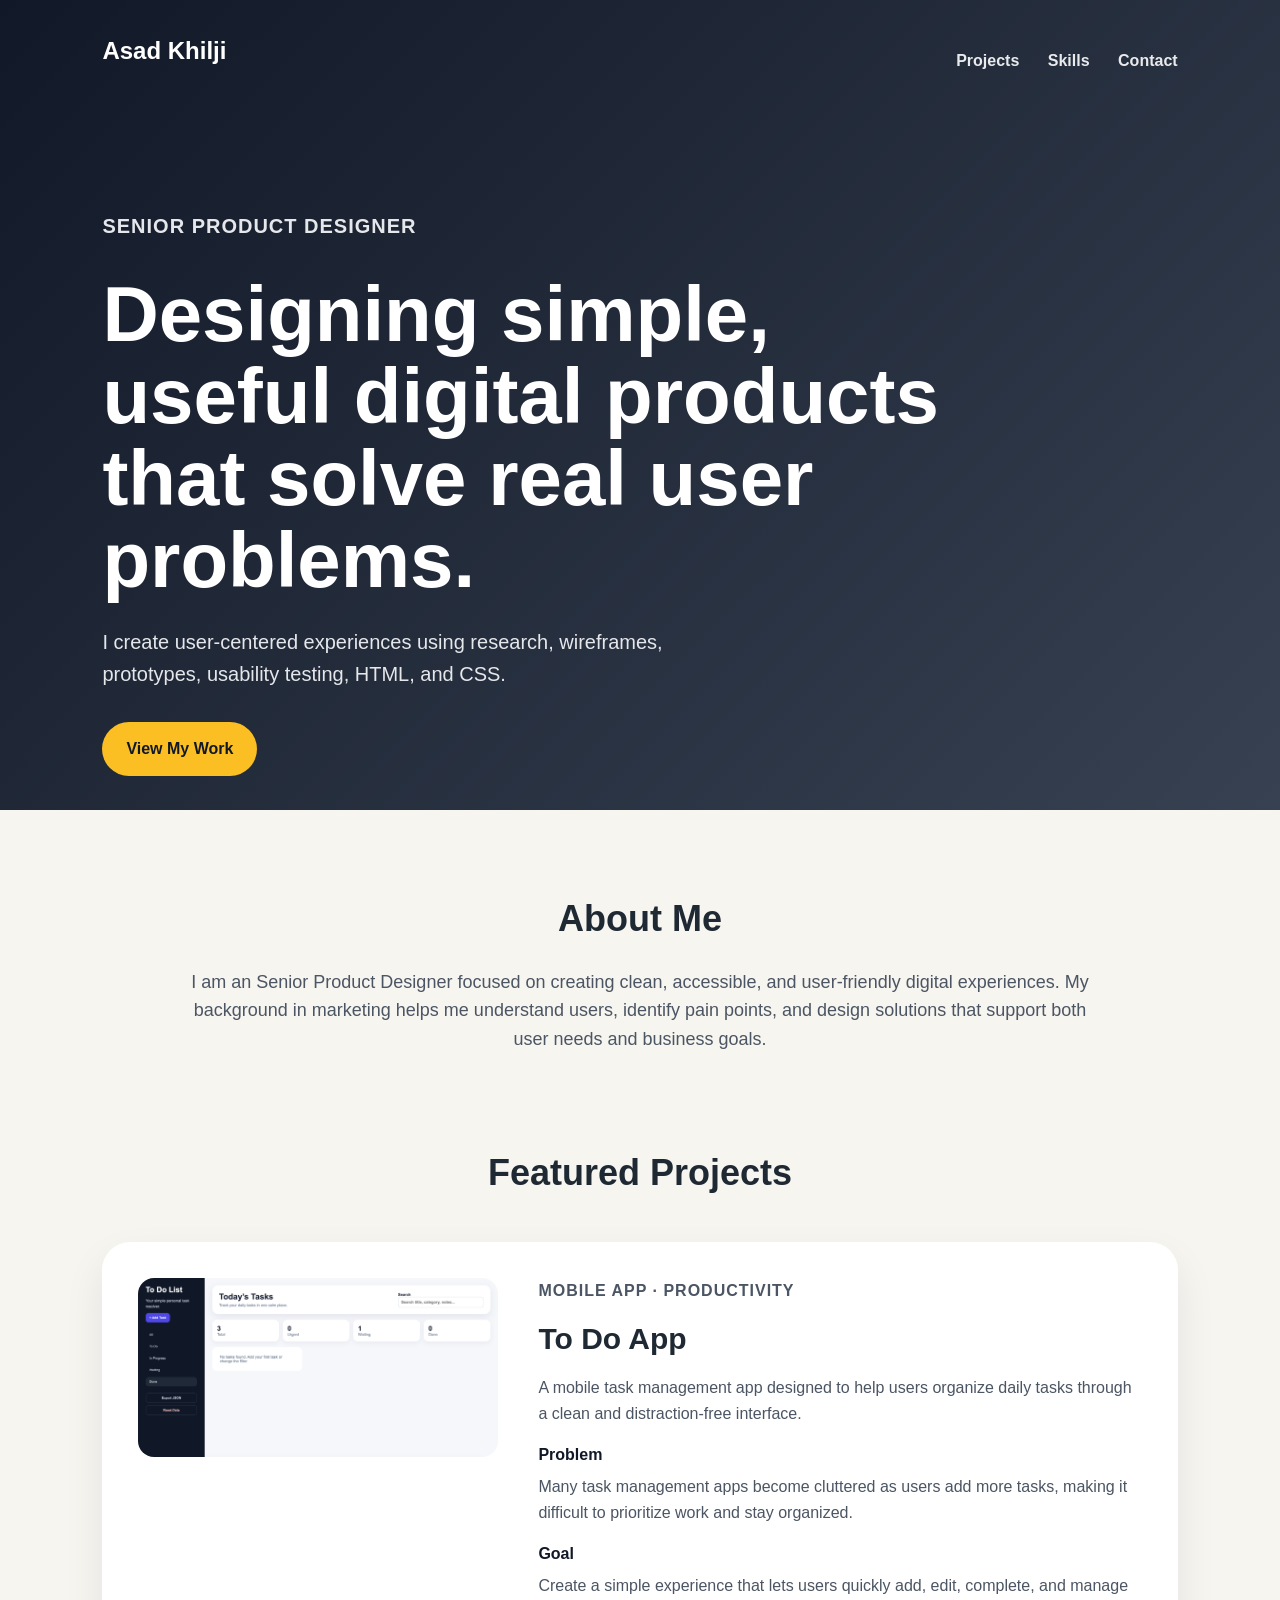
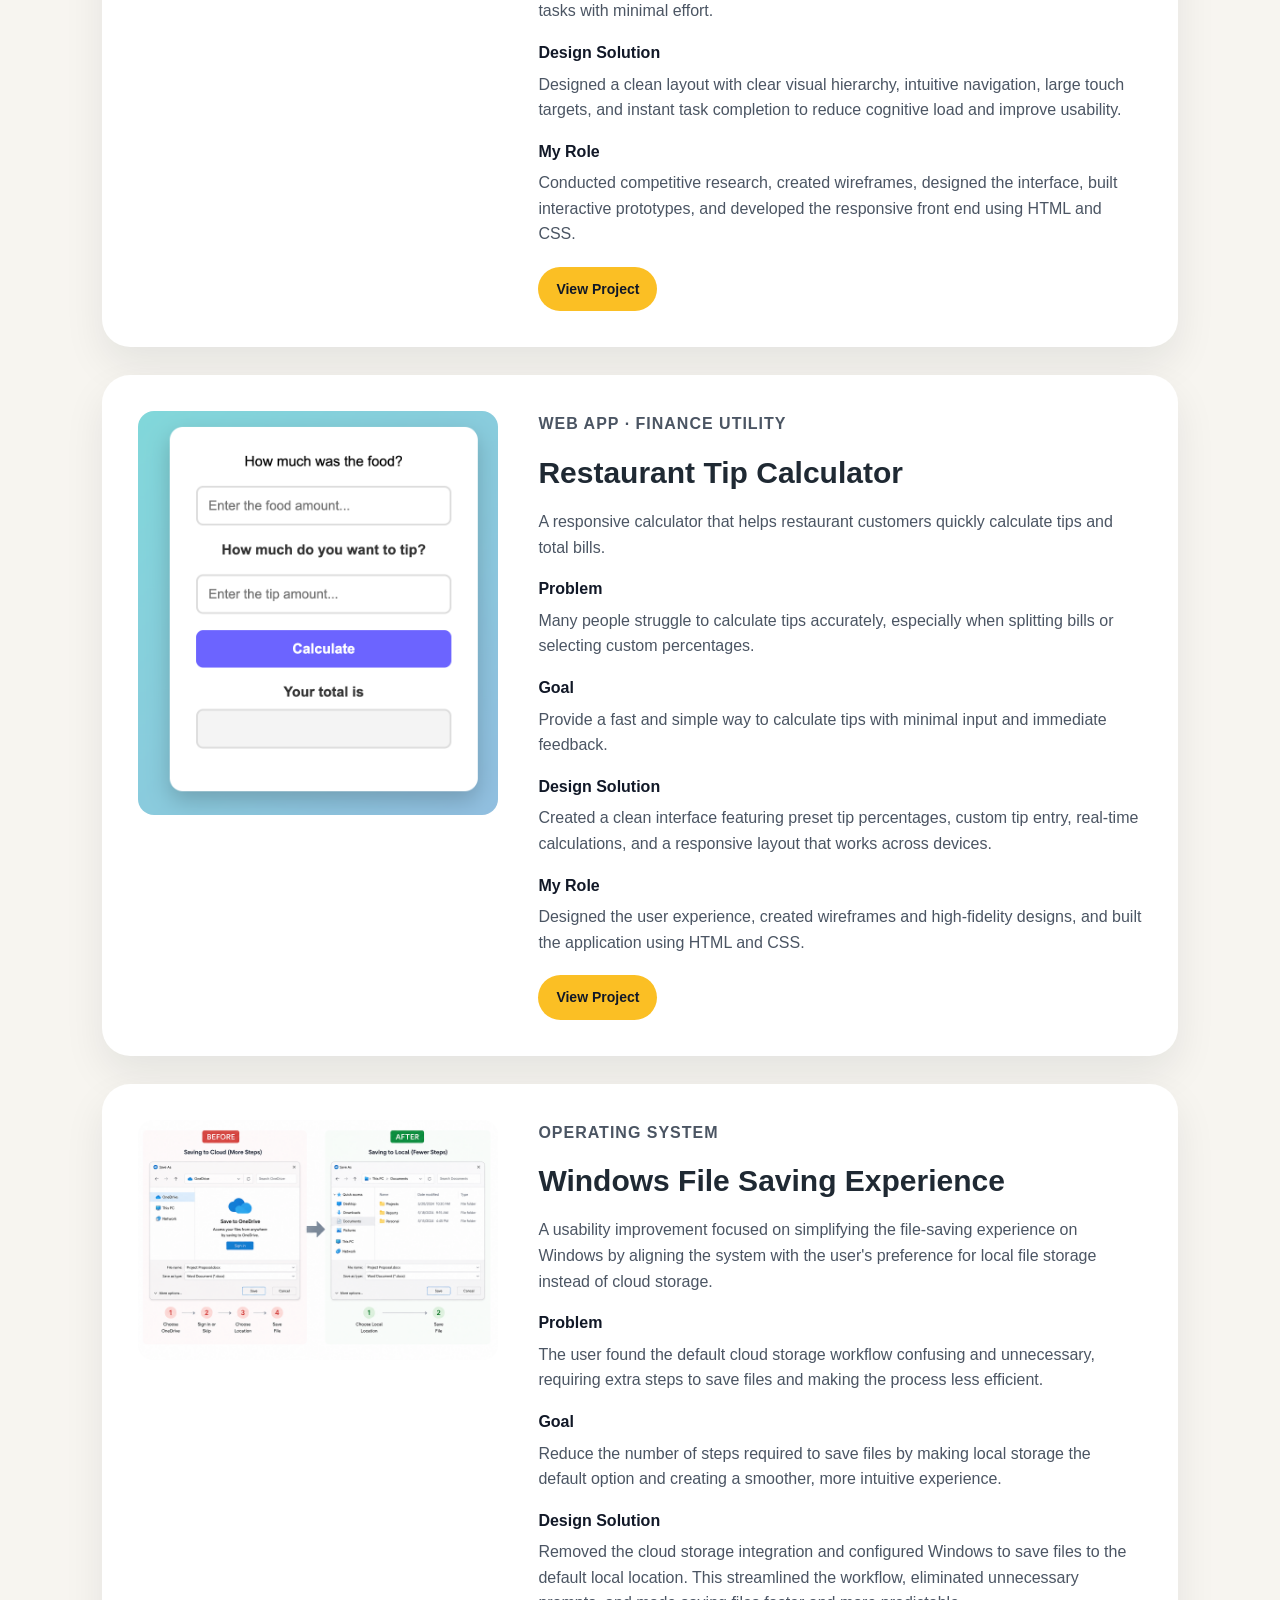
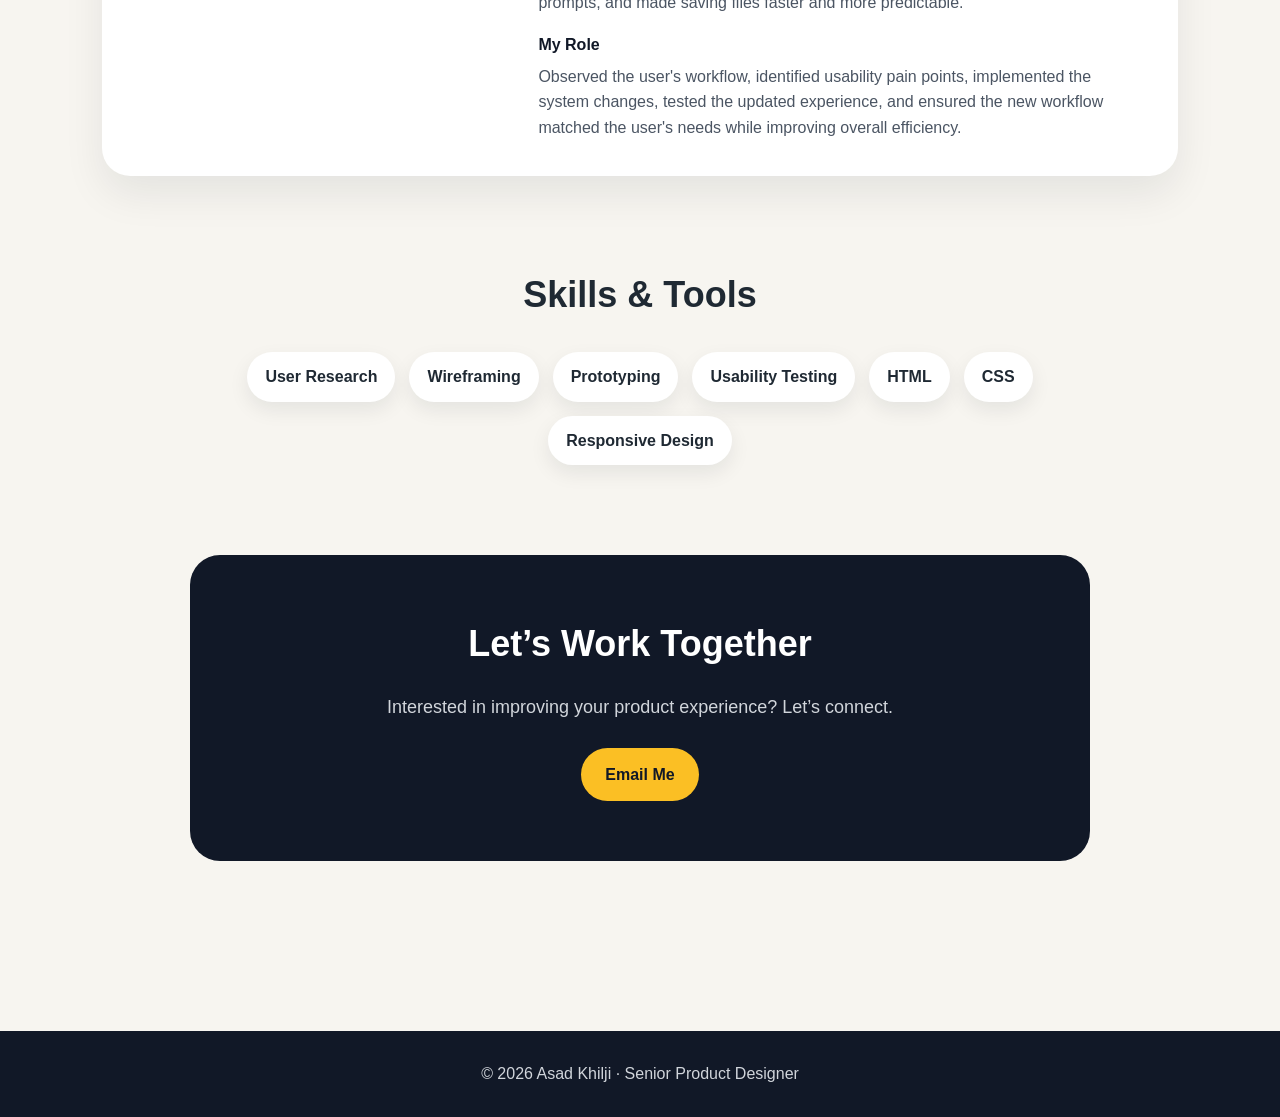
==== index.html @ 82eefdde "Update index.html" ====
<!DOCTYPE html>
<html lang="en">
<head>
  <meta charset="UTF-8" />
  <meta name="viewport" content="width=device-width, initial-scale=1.0" />
  <title>Senior Product Designer Portfolio</title>
  <link rel="stylesheet" href="styles.css" />
  <link rel="icon" type="image/png" href="/favicon.png">

  <script type="application/ld+json">
  {
    "@context": "https://schema.org",
    "@type": "Person",
    "name": "Asad Khilji",
    "jobTitle": "Senior Product Designer",
    "description": "Senior Product Designer with skills in UX design, responsive websites, HTML, and CSS.",
    "email": "mailto:khiljiasad2@gmail.com",
    "url": "https://asadkhilji.org",
    "knowsAbout": [
      "UX Design",
      "User Research",
      "Wireframing",
      "Prototyping",
      "Usability Testing",
      "HTML",
      "CSS",
      "Responsive Design"
    ],
    "hasOccupation": {
      "@type": "Occupation",
      "name": "Senior Product Designer"
    },
    "sameAs": [
      "https://asad-khilji.github.io/to-do",
      "https://asad-khilji.github.io/weather-app",
      "https://asad-khilji.github.io/tip-calculator"
    ]
  }
  </script>
</head>

<body>

  <header class="hero">
    <nav>
      <h2>Asad Khilji</h2>
      <div>
        <a href="#projects">Projects</a>
        <a href="#skills">Skills</a>
        <a href="#contact">Contact</a>
      </div>
    </nav>

    <section class="hero-content">
      <p class="eyebrow">Senior Product Designer</p>
      <h1>Designing simple, useful digital products that solve real user problems.</h1>
      <p>
        I create user-centered experiences using research, wireframes, prototypes,
        usability testing, HTML, and CSS.
      </p>
      <a class="button" href="#projects">View My Work</a>
    </section>
  </header>

  <main>
    <section class="intro">
      <h2>About Me</h2>
      <p>
        I am an Senior Product Designer focused on creating clean, accessible,
        and user-friendly digital experiences. My background in marketing helps me
        understand users, identify pain points, and design solutions that support
        both user needs and business goals.
      </p>
    </section>

    <section id="projects" class="projects">
      <h2>Featured Projects</h2>

      <article class="project-card">
        <a href="https://asad-khilji.github.io/to-do" target="_blank" class="project-image-link">
          <img class="project-preview-image" src="task.png" alt="To Do App Preview">
        </a>

        <div class="details">
          <p class="project-type">Mobile App · Productivity</p>
          <h3>To Do App</h3>

          <p>
            A mobile task management app designed to help users organize daily tasks
            through a clean and distraction-free interface.
          </p>

          <h4>Problem</h4>
          <p>
            Many task management apps become cluttered as users add more tasks,
            making it difficult to prioritize work and stay organized.
          </p>

          <h4>Goal</h4>
          <p>
            Create a simple experience that lets users quickly add, edit, complete,
            and manage tasks with minimal effort.
          </p>

          <h4>Design Solution</h4>
          <p>
            Designed a clean layout with clear visual hierarchy, intuitive navigation,
            large touch targets, and instant task completion to reduce cognitive load
            and improve usability.
          </p>

          <h4>My Role</h4>
          <p>
            Conducted competitive research, created wireframes, designed the interface,
            built interactive prototypes, and developed the responsive front end using
            HTML and CSS.
          </p>

          <a class="button small" href="https://asad-khilji.github.io/to-do" target="_blank">View Project</a>
        </div>
      </article>

      <article class="project-card">
        <a href="https://asad-khilji.github.io/tip-calculator" target="_blank" class="project-image-link">
          <img class="project-preview-image" src="tip-calculator-preview.png" alt="Tip Calculator Preview">
        </a>

        <div class="details">
          <p class="project-type">Web App · Finance Utility</p>
          <h3>Restaurant Tip Calculator</h3>

          <p>
            A responsive calculator that helps restaurant customers quickly
            calculate tips and total bills.
          </p>

          <h4>Problem</h4>
          <p>
            Many people struggle to calculate tips accurately, especially when
            splitting bills or selecting custom percentages.
          </p>

          <h4>Goal</h4>
          <p>
            Provide a fast and simple way to calculate tips with minimal input
            and immediate feedback.
          </p>

          <h4>Design Solution</h4>
          <p>
            Created a clean interface featuring preset tip percentages,
            custom tip entry, real-time calculations, and a responsive layout
            that works across devices.
          </p>

          <h4>My Role</h4>
          <p>
            Designed the user experience, created wireframes and high-fidelity
            designs, and built the application using HTML and CSS.
          </p>

          <a class="button small" href="https://asad-khilji.github.io/tip-calculator" target="_blank">View Project</a>
        </div>
      </article>

       <article class="project-card">
          <img class="project-preview-image" src="file-saving.png" alt="File Saving">

        <div class="details">
          <p class="project-type">Operating System</p>
          <h3>Windows File Saving Experience</h3>

          <p>
            A usability improvement focused on simplifying the file-saving experience on Windows by aligning the system with the user's preference for local file storage instead of cloud storage.
          </p>

          <h4>Problem</h4>
          <p>
            The user found the default cloud storage workflow confusing and unnecessary, requiring extra steps to save files and making the process less efficient.
          </p>

          <h4>Goal</h4>
          <p>
            Reduce the number of steps required to save files by making local storage the default option and creating a smoother, more intuitive experience.
          </p>

          <h4>Design Solution</h4>
          <p>
           Removed the cloud storage integration and configured Windows to save files to the default local location. This streamlined the workflow, eliminated unnecessary prompts, and made saving files faster and more predictable.
          </p>

          <h4>My Role</h4>
          <p>
            Observed the user's workflow, identified usability pain points, implemented the system changes, tested the updated experience, and ensured the new workflow matched the user's needs while improving overall efficiency.
          </p>

         
        </div>
      </article>
    </section>

    <section id="skills" class="skills">
      <h2>Skills & Tools</h2>

      <div class="skill-grid">
        <span>User Research</span>
        <span>Wireframing</span>
        <span>Prototyping</span>
        <span>Usability Testing</span>
        <span>HTML</span>
        <span>CSS</span>
        <span>Responsive Design</span>
      </div>
    </section>

    <section id="contact" class="contact">
      <h2>Let’s Work Together</h2>
      <p>Interested in improving your product experience? Let’s connect.</p>
      <a class="button" href="mailto:khiljiasad2@gmail.com">Email Me</a>
    </section>
  </main>

  <footer>
    <p>© 2026 Asad Khilji · Senior Product Designer</p>
  </footer>

</body>
</html>
---- styles.css ----
* {
  box-sizing: border-box;
  margin: 0;
  padding: 0;
}

body {
  font-family: Arial, Helvetica, sans-serif;
  background: #f7f5f0;
  color: #1f2933;
  line-height: 1.6;
}

a {
  color: inherit;
  text-decoration: none;
}

.hero {
  min-height: 90vh;
  padding: 32px 8%;
  background: linear-gradient(135deg, #111827, #374151);
  color: white;
}

nav {
  display: flex;
  justify-content: space-between;
  align-items: center;
  margin-bottom: 120px;
}

nav h2 {
  font-size: 24px;
}

nav a {
  margin-left: 24px;
  font-weight: 600;
  opacity: 0.9;
}

.hero-content {
  max-width: 850px;
}

.eyebrow,
.project-type {
  color: #f59e0b;
  font-weight: 700;
  text-transform: uppercase;
  letter-spacing: 1px;
  margin-bottom: 12px;
}

.hero h1 {
  font-size: clamp(42px, 7vw, 78px);
  line-height: 1.05;
  margin-bottom: 24px;
}

.hero p {
  max-width: 650px;
  font-size: 20px;
  margin-bottom: 32px;
  color: #e5e7eb;
}

.button {
  display: inline-block;
  background: #fbbf24;
  color: #111827;
  padding: 14px 24px;
  border-radius: 999px;
  font-weight: 700;
  transition: transform 0.2s ease, box-shadow 0.2s ease;
}

.button:hover,
.project-image-link:hover {
  transform: translateY(-3px);
}

.button.small {
  margin-top: 20px;
  padding: 11px 18px;
  font-size: 14px;
}

main {
  padding: 80px 8%;
}

.intro,
.skills,
.contact {
  max-width: 900px;
  margin: 0 auto 90px;
  text-align: center;
}

h2 {
  font-size: 36px;
  margin-bottom: 20px;
}

.intro p,
.contact p {
  font-size: 18px;
  color: #4b5563;
}

.projects {
  max-width: 1100px;
  margin: 0 auto 90px;
}

.projects > h2 {
  text-align: center;
  margin-bottom: 40px;
}

.project-card {
  display: grid;
  grid-template-columns: 360px 1fr;
  gap: 40px;
  background: white;
  padding: 36px;
  border-radius: 28px;
  margin-bottom: 28px;
  box-shadow: 0 18px 40px rgba(17, 24, 39, 0.08);
}

.project-card h3 {
  font-size: 30px;
  margin-bottom: 12px;
}

.project-card p {
  color: #4b5563;
}

.details h4 {
  margin-top: 16px;
  margin-bottom: 6px;
  color: #111827;
}

.project-image-link {
  display: block;
  transition: transform 0.2s ease;
}

.app-preview {
  height: 360px;
  border-radius: 24px;
  display: grid;
  place-items: center;
  overflow: hidden;
}

.water-preview {
  background: linear-gradient(135deg, #dbeafe, #60a5fa);
}

.weather-preview {
  background: linear-gradient(135deg, #fef3c7, #f59e0b);
}

.tip-preview {
  background: linear-gradient(135deg, #dcfce7, #22c55e);
}

.phone {
  width: 190px;
  height: 310px;
  background: #111827;
  border-radius: 34px;
  padding: 14px;
  box-shadow: 0 18px 30px rgba(0,0,0,0.25);
}

.screen {
  height: 100%;
  background: #ffffff;
  border-radius: 24px;
  padding: 22px;
  text-align: center;
  display: flex;
  flex-direction: column;
  justify-content: center;
  gap: 18px;
}

.circle {
  width: 110px;
  height: 110px;
  margin: 0 auto;
  border-radius: 50%;
  border: 12px solid #3b82f6;
  display: grid;
  place-items: center;
  font-size: 26px;
  font-weight: 800;
  color: #1d4ed8;
}

.mini-bars,
.tip-buttons {
  display: flex;
  gap: 8px;
  justify-content: center;
}

.mini-bars span {
  width: 28px;
  height: 48px;
  background: #93c5fd;
  border-radius: 8px;
}

.sun {
  font-size: 70px;
}

.weather-card,
.tip-buttons span {
  background: #f3f4f6;
  padding: 10px;
  border-radius: 12px;
  font-weight: 700;
}

.amount {
  font-size: 36px;
  font-weight: 800;
  color: #16a34a;
}

.skill-grid {
  display: flex;
  flex-wrap: wrap;
  justify-content: center;
  gap: 14px;
  margin-top: 28px;
}

.skill-grid span {
  background: white;
  padding: 12px 18px;
  border-radius: 999px;
  font-weight: 700;
  box-shadow: 0 8px 20px rgba(17, 24, 39, 0.08);
}

.contact {
  background: #111827;
  color: white;
  padding: 60px 30px;
  border-radius: 30px;
}

.contact p {
  color: #d1d5db;
  margin-bottom: 26px;
}

footer {
  text-align: center;
  padding: 30px;
  background: #111827;
  color: #d1d5db;
}

.case-study {
  max-width: 900px;
  margin: 0 auto;
  background: white;
  padding: 44px;
  border-radius: 28px;
  box-shadow: 0 18px 40px rgba(17, 24, 39, 0.08);
}

.case-study .app-preview {
  margin: 30px 0;
}

.case-study h1 {
  font-size: clamp(36px, 6vw, 58px);
  line-height: 1.1;
  margin-bottom: 16px;
}

.case-study h2 {
  margin-top: 32px;
}

.back-link {
  display: inline-block;
  margin-bottom: 30px;
  font-weight: 700;
}

@media (max-width: 760px) {
  nav {
    flex-direction: column;
    gap: 20px;
    margin-bottom: 80px;
  }

  nav a {
    margin: 0 10px;
  }

  .project-card {
    grid-template-columns: 1fr;
    padding: 26px;
  }

  .app-preview {
    height: 300px;
  }

  main {
    padding: 60px 5%;
  }
}


.project-preview-image{
  width:100%;
  display:block;
  border-radius:16px;
  object-fit:cover;
}
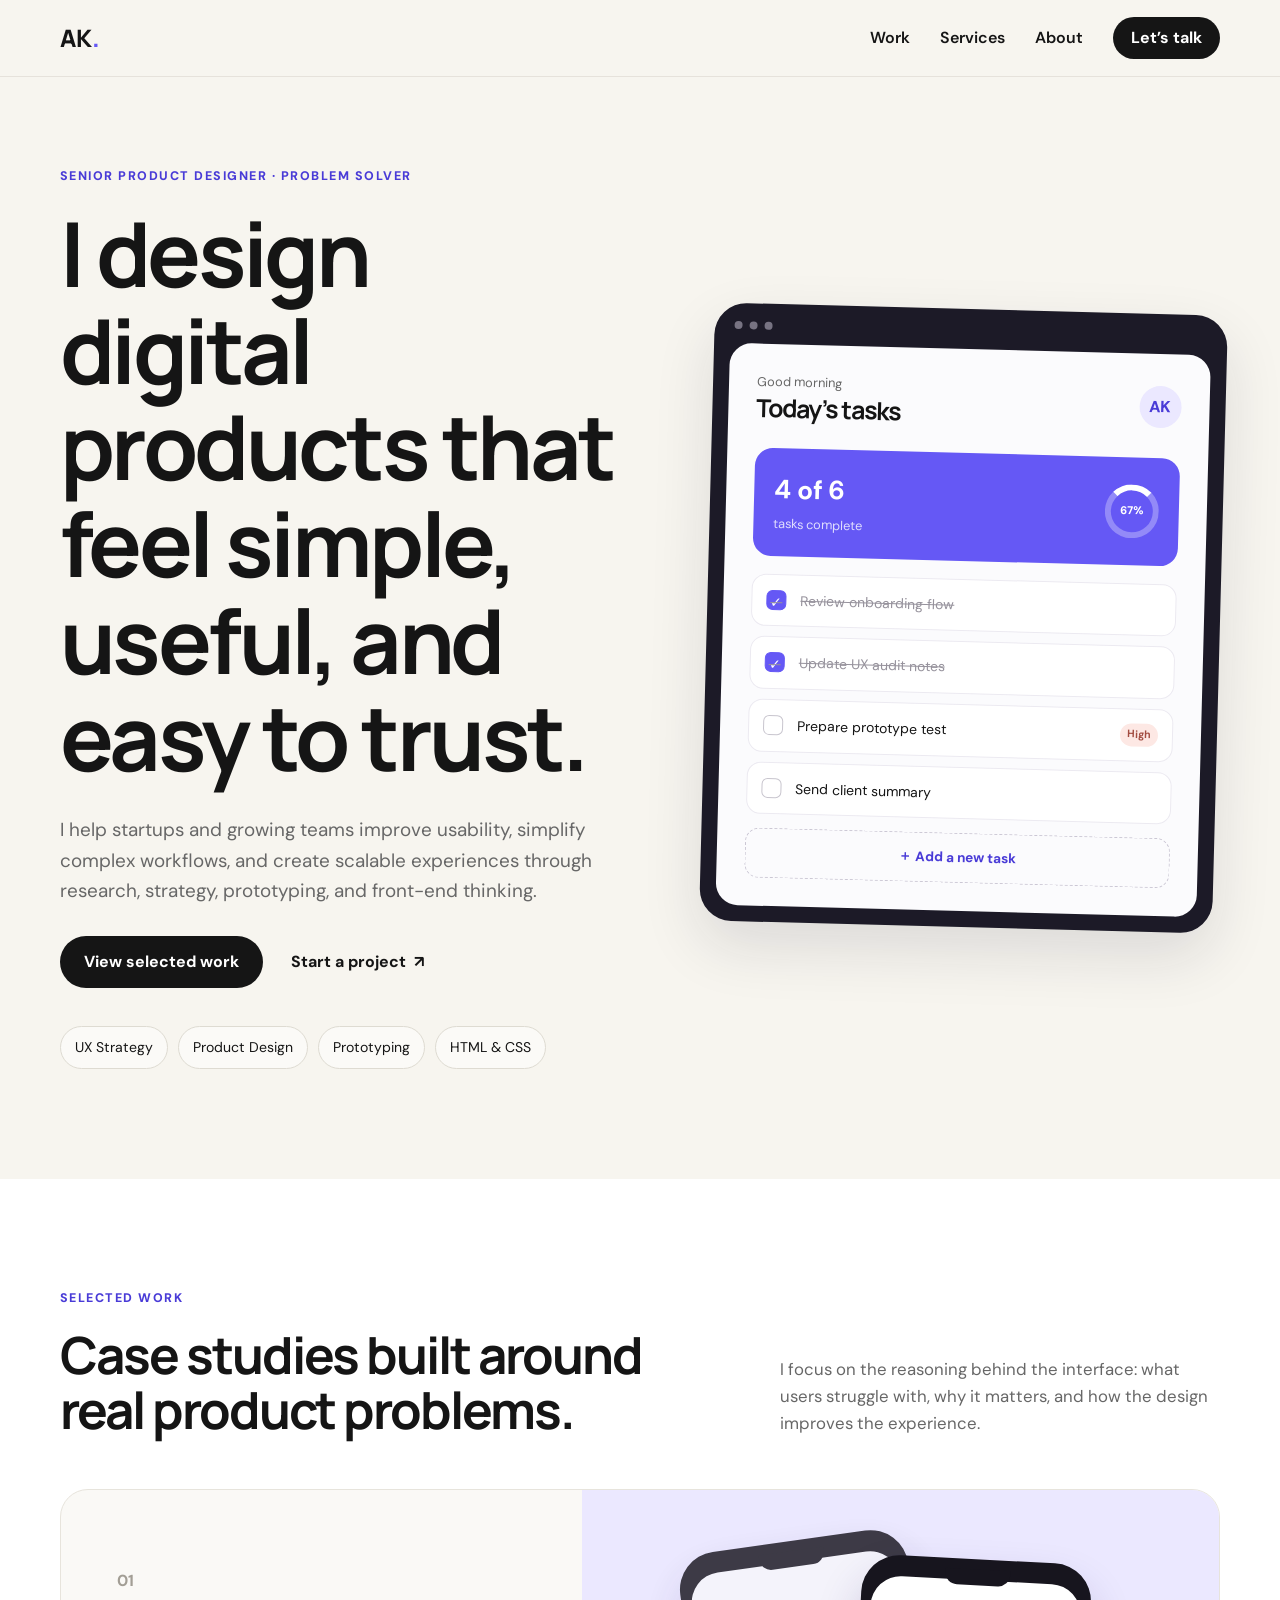
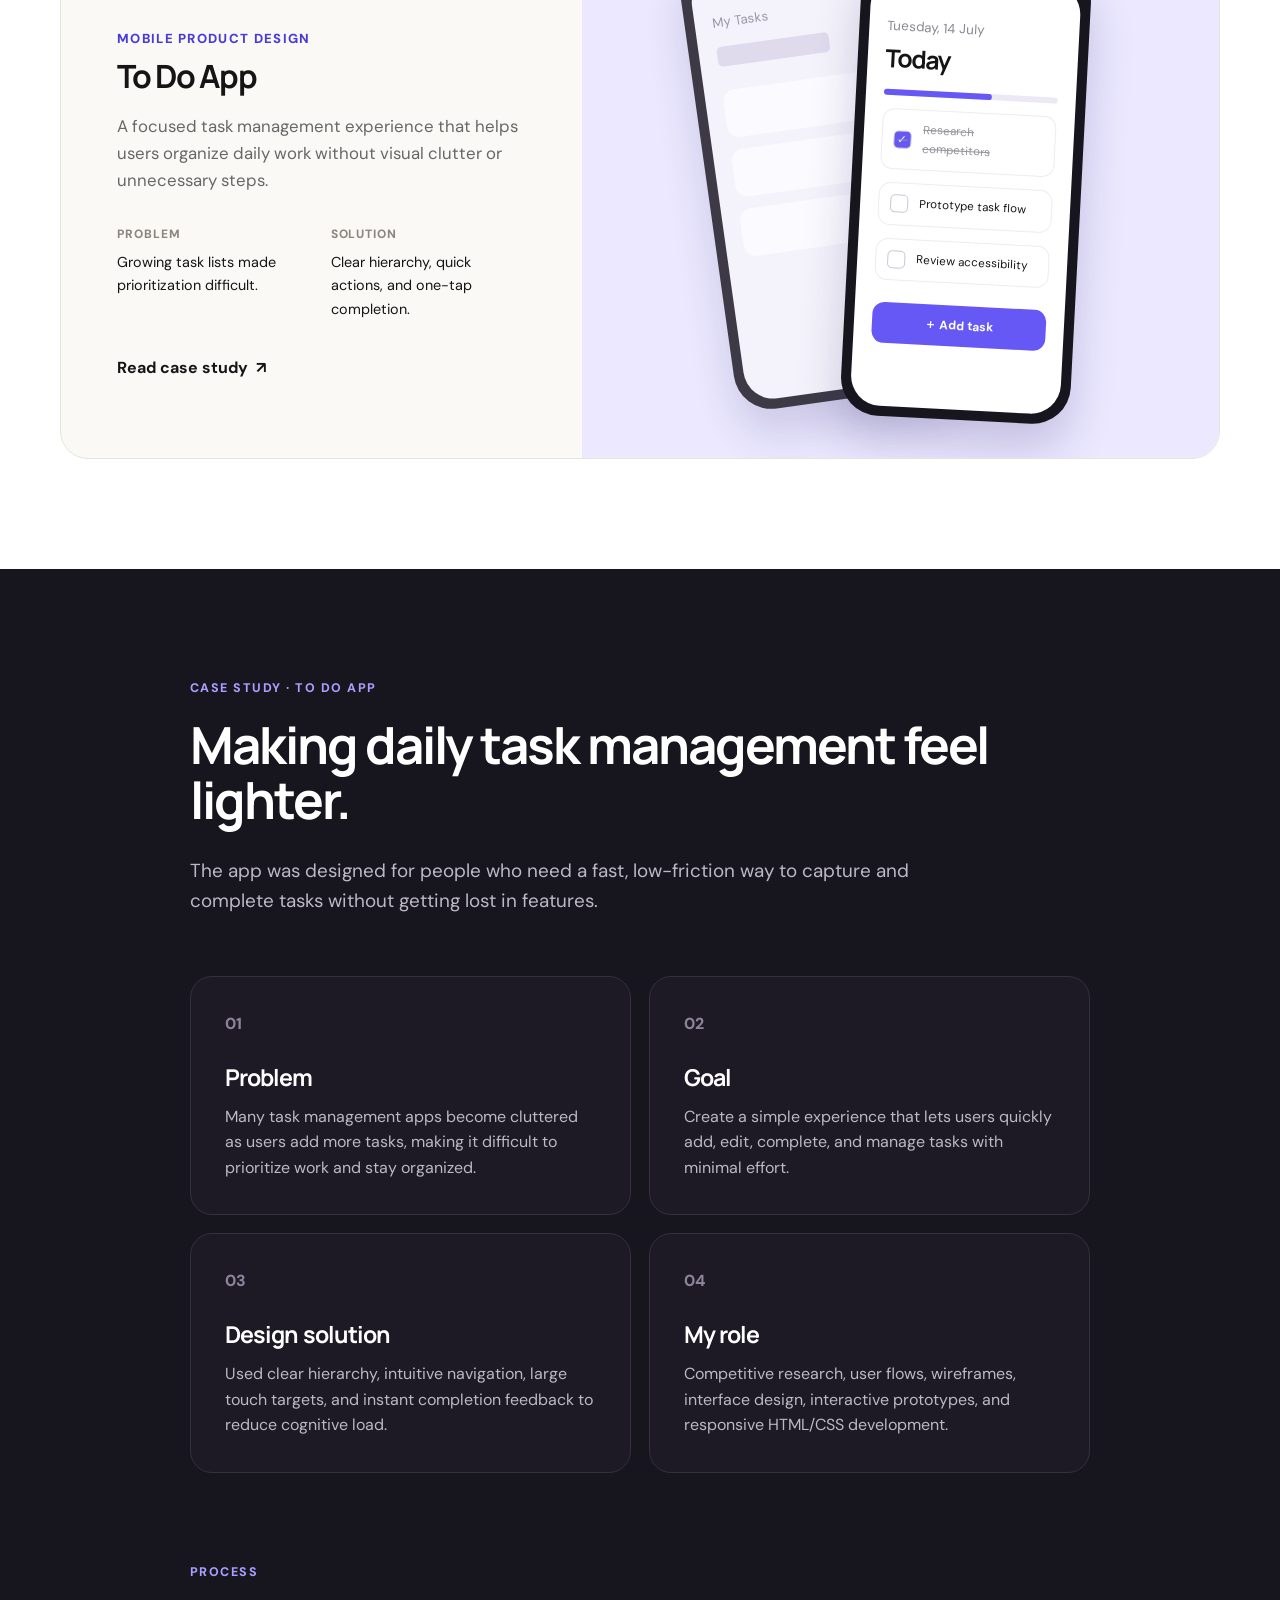
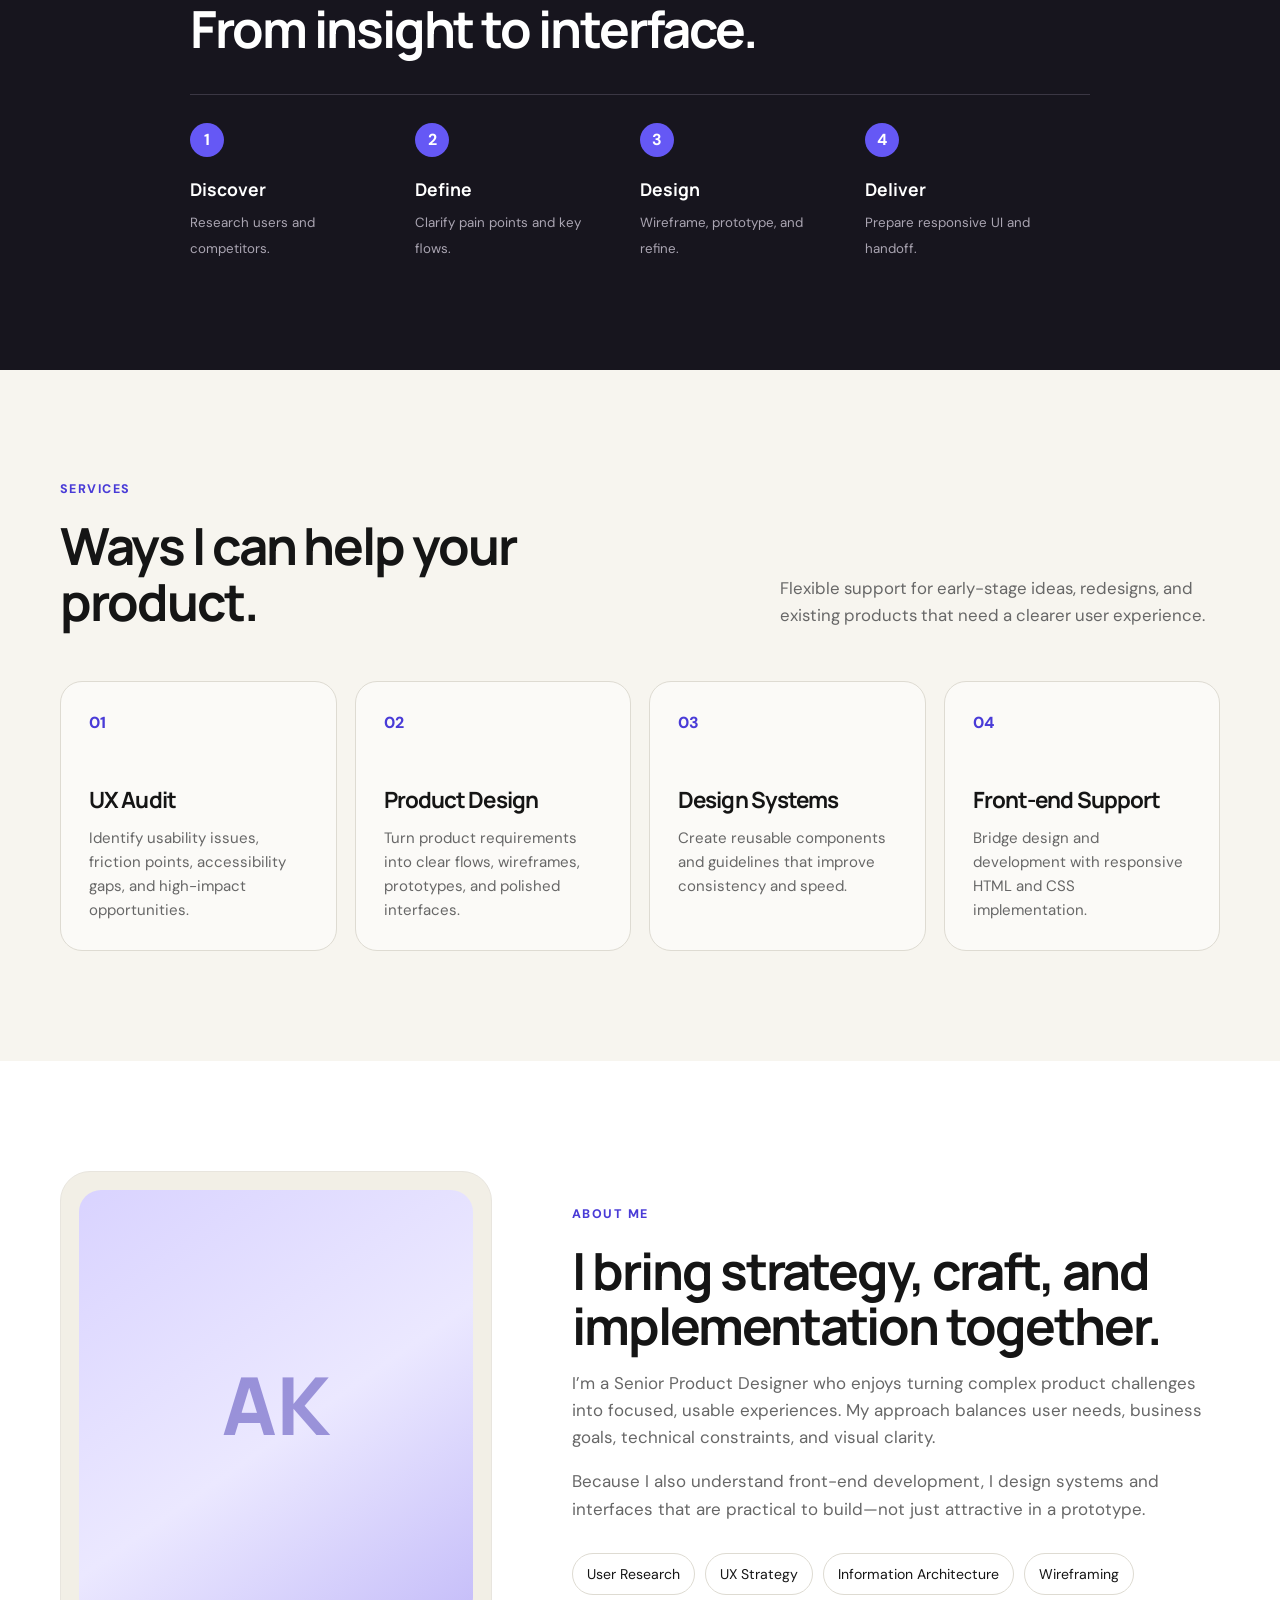
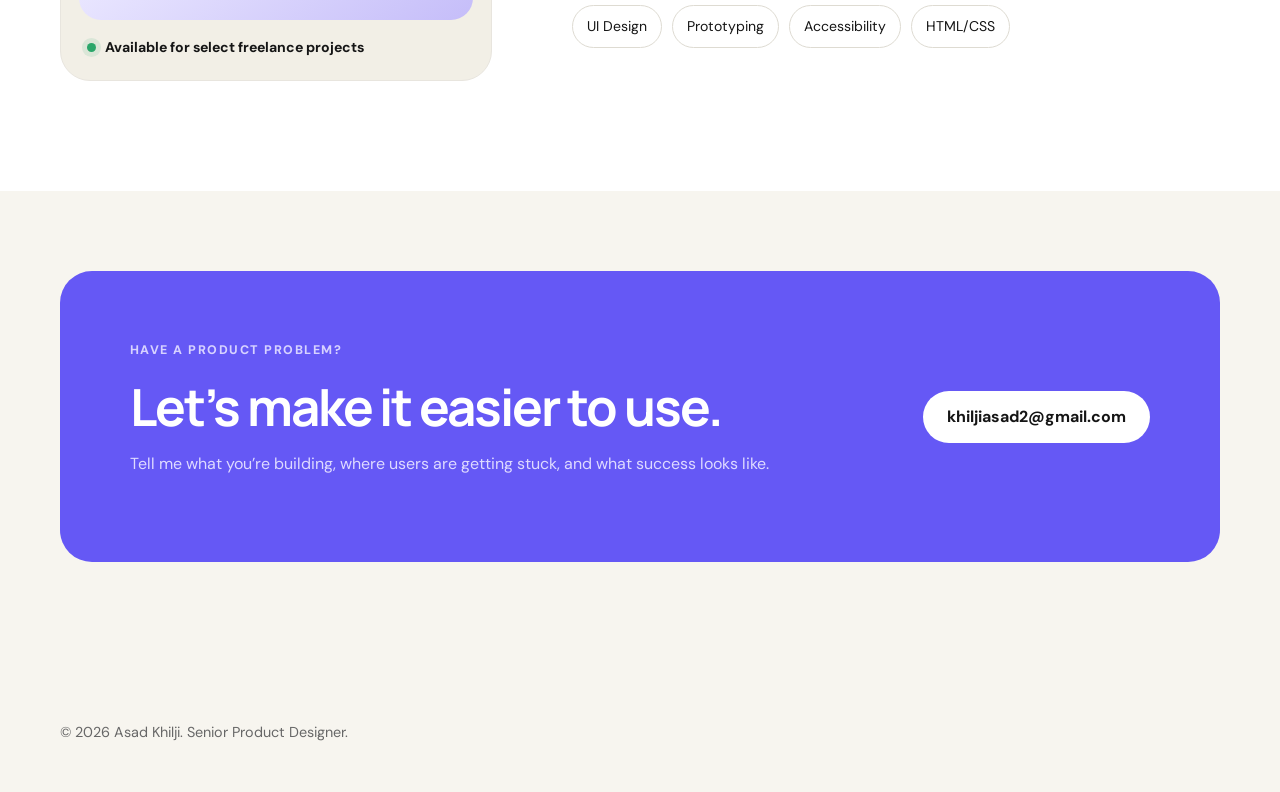
==== commit 81fa7336: "Add files via upload" ====
--- a/index.html
+++ b/index.html
@@ -3,226 +3,359 @@
 <head>
   <meta charset="UTF-8" />
   <meta name="viewport" content="width=device-width, initial-scale=1.0" />
-  <title>Senior Product Designer Portfolio</title>
+  <meta name="description" content="Senior UX Designer portfolio focused on solving product, usability, and conversion problems." />
+  <title>Asad Khilji — Senior Product Designer</title>
+  <link rel="preconnect" href="https://fonts.googleapis.com">
+  <link rel="preconnect" href="https://fonts.gstatic.com" crossorigin>
+  <link href="https://fonts.googleapis.com/css2?family=DM+Sans:wght@400;500;600;700&family=Manrope:wght@600;700;800&display=swap" rel="stylesheet">
   <link rel="stylesheet" href="styles.css" />
-  <link rel="icon" type="image/png" href="/favicon.png">
-
-  <script type="application/ld+json">
+
+   <script type="application/ld+json">
   {
     "@context": "https://schema.org",
-    "@type": "Person",
-    "name": "Asad Khilji",
-    "jobTitle": "Senior Product Designer",
-    "description": "Senior Product Designer with skills in UX design, responsive websites, HTML, and CSS.",
-    "email": "mailto:khiljiasad2@gmail.com",
-    "url": "https://asadkhilji.org",
-    "knowsAbout": [
-      "UX Design",
-      "User Research",
-      "Wireframing",
-      "Prototyping",
-      "Usability Testing",
-      "HTML",
-      "CSS",
-      "Responsive Design"
-    ],
-    "hasOccupation": {
-      "@type": "Occupation",
-      "name": "Senior Product Designer"
-    },
-    "sameAs": [
-      "https://asad-khilji.github.io/to-do",
-      "https://asad-khilji.github.io/weather-app",
-      "https://asad-khilji.github.io/tip-calculator"
+    "@graph": [
+      {
+        "@type": "WebSite",
+        "@id": "https://asadkhilji.org",
+        "url": "https://asadkhilji.org/",
+        "name": "Asad Khilji — Senior Product Designer",
+        "description": "Senior Product Designer portfolio focused on solving product, usability, and conversion problems.",
+        "inLanguage": "en"
+      },
+      {
+        "@type": "ProfilePage",
+        "@id": "https://asadkhilji.org",
+        "url": "https://asadkhilji.org",
+        "name": "Asad Khilji — Senior Product Designer Portfolio",
+        "isPartOf": {
+          "@id": "https://asadkhilji.org"
+        },
+        "mainEntity": {
+          "@id": "https://asadkhilji.org"
+        },
+        "about": {
+          "@id": "https://asadkhilji.org"
+        },
+        "inLanguage": "en"
+      },
+      {
+        "@type": "Person",
+        "@id": "https://asadkhilji.org",
+        "name": "Asad Khilji",
+        "url": "https://asadkhilji.org",
+        "jobTitle": "Senior Product Designer",
+        "description": "Senior product designer helping startups and growing teams improve usability, simplify complex workflows, and create scalable digital product experiences.",
+        "email": "mailto:khiljiasad2@gmail.com",
+        "knowsAbout": [
+          "User experience design",
+          "UX strategy",
+          "Product design",
+          "User research",
+          "Information architecture",
+          "Wireframing",
+          "Interface design",
+          "Interactive prototyping",
+          "Accessibility",
+          "HTML",
+          "CSS"
+        ],
+        "hasOccupation": {
+          "@type": "Occupation",
+          "name": "Senior Product Designer",
+          "occupationLocation": {
+            "@type": "Country",
+            "name": "Remote"
+          },
+          "skills": "UX strategy, product design, user research, information architecture, wireframing, UI design, prototyping, accessibility, HTML and CSS"
+        },
+        "makesOffer": {
+          "@type": "OfferCatalog",
+          "name": "UX Design Services",
+          "itemListElement": [
+            {
+              "@type": "Offer",
+              "itemOffered": {
+                "@type": "Service",
+                "name": "UX Audit",
+                "description": "Usability review covering friction points, accessibility gaps, and high-impact improvement opportunities."
+              }
+            },
+            {
+              "@type": "Offer",
+              "itemOffered": {
+                "@type": "Service",
+                "name": "Product Design",
+                "description": "User flows, wireframes, prototypes, and polished product interfaces."
+              }
+            },
+            {
+              "@type": "Offer",
+              "itemOffered": {
+                "@type": "Service",
+                "name": "Design Systems",
+                "description": "Reusable components and interface guidelines that improve consistency and delivery speed."
+              }
+            },
+            {
+              "@type": "Offer",
+              "itemOffered": {
+                "@type": "Service",
+                "name": "Front-end Support",
+                "description": "Responsive HTML and CSS implementation that bridges design and development."
+              }
+            }
+          ]
+        }
+      },
+      {
+        "@type": "CreativeWork",
+        "@id": "https://example.com/#todo-case-study",
+        "url": "https://example.com/#todo-case",
+        "name": "To Do App UX Case Study",
+        "headline": "Making daily task management feel lighter",
+        "description": "A mobile task management experience designed to help users add, organize, and complete daily tasks with less visual clutter and cognitive load.",
+        "author": {
+          "@id": "https://asadkhilji.org"
+        },
+        "creator": {
+          "@id": "https://asadkhilji.org"
+        },
+        "isPartOf": {
+          "@id": "https://asadkhilji.org"
+        },
+        "keywords": [
+          "UX case study",
+          "mobile app design",
+          "task management",
+          "product design",
+          "wireframing",
+          "prototyping",
+          "HTML",
+          "CSS"
+        ],
+        "inLanguage": "en"
+      }
     ]
   }
   </script>
 </head>
-
 <body>
-
-  <header class="hero">
-    <nav>
-      <h2>Asad Khilji</h2>
-      <div>
-        <a href="#projects">Projects</a>
-        <a href="#skills">Skills</a>
-        <a href="#contact">Contact</a>
-      </div>
-    </nav>
-
-    <section class="hero-content">
-      <p class="eyebrow">Senior Product Designer</p>
-      <h1>Designing simple, useful digital products that solve real user problems.</h1>
-      <p>
-        I create user-centered experiences using research, wireframes, prototypes,
-        usability testing, HTML, and CSS.
-      </p>
-      <a class="button" href="#projects">View My Work</a>
-    </section>
+  <header class="site-header">
+    <div class="container nav-wrap">
+      <a class="logo" href="#top" aria-label="Homepage">AK<span>.</span></a>
+      <nav class="nav" aria-label="Primary navigation">
+        <a href="#work">Work</a>
+        <a href="#services">Services</a>
+        <a href="#about">About</a>
+        <a href="#contact" class="button button-small">Let’s talk</a>
+      </nav>
+    </div>
   </header>
 
-  <main>
-    <section class="intro">
-      <h2>About Me</h2>
-      <p>
-        I am an Senior Product Designer focused on creating clean, accessible,
-        and user-friendly digital experiences. My background in marketing helps me
-        understand users, identify pain points, and design solutions that support
-        both user needs and business goals.
-      </p>
-    </section>
-
-    <section id="projects" class="projects">
-      <h2>Featured Projects</h2>
-
-      <article class="project-card">
-        <a href="https://asad-khilji.github.io/to-do" target="_blank" class="project-image-link">
-          <img class="project-preview-image" src="task.png" alt="To Do App Preview">
-        </a>
-
-        <div class="details">
-          <p class="project-type">Mobile App · Productivity</p>
-          <h3>To Do App</h3>
-
-          <p>
-            A mobile task management app designed to help users organize daily tasks
-            through a clean and distraction-free interface.
+  <main id="top">
+    <section class="hero section">
+      <div class="container hero-grid">
+        <div class="hero-copy">
+          <p class="eyebrow">Senior Product Designer · Problem Solver</p>
+          <h1>I design digital products that feel simple, useful, and easy to trust.</h1>
+          <p class="hero-text">
+            I help startups and growing teams improve usability, simplify complex workflows,
+            and create scalable experiences through research, strategy, prototyping, and front-end thinking.
           </p>
-
-          <h4>Problem</h4>
-          <p>
-            Many task management apps become cluttered as users add more tasks,
-            making it difficult to prioritize work and stay organized.
-          </p>
-
-          <h4>Goal</h4>
-          <p>
-            Create a simple experience that lets users quickly add, edit, complete,
-            and manage tasks with minimal effort.
-          </p>
-
-          <h4>Design Solution</h4>
-          <p>
-            Designed a clean layout with clear visual hierarchy, intuitive navigation,
-            large touch targets, and instant task completion to reduce cognitive load
-            and improve usability.
-          </p>
-
-          <h4>My Role</h4>
-          <p>
-            Conducted competitive research, created wireframes, designed the interface,
-            built interactive prototypes, and developed the responsive front end using
-            HTML and CSS.
-          </p>
-
-          <a class="button small" href="https://asad-khilji.github.io/to-do" target="_blank">View Project</a>
-        </div>
-      </article>
-
-      <article class="project-card">
-        <a href="https://asad-khilji.github.io/tip-calculator" target="_blank" class="project-image-link">
-          <img class="project-preview-image" src="tip-calculator-preview.png" alt="Tip Calculator Preview">
-        </a>
-
-        <div class="details">
-          <p class="project-type">Web App · Finance Utility</p>
-          <h3>Restaurant Tip Calculator</h3>
-
-          <p>
-            A responsive calculator that helps restaurant customers quickly
-            calculate tips and total bills.
-          </p>
-
-          <h4>Problem</h4>
-          <p>
-            Many people struggle to calculate tips accurately, especially when
-            splitting bills or selecting custom percentages.
-          </p>
-
-          <h4>Goal</h4>
-          <p>
-            Provide a fast and simple way to calculate tips with minimal input
-            and immediate feedback.
-          </p>
-
-          <h4>Design Solution</h4>
-          <p>
-            Created a clean interface featuring preset tip percentages,
-            custom tip entry, real-time calculations, and a responsive layout
-            that works across devices.
-          </p>
-
-          <h4>My Role</h4>
-          <p>
-            Designed the user experience, created wireframes and high-fidelity
-            designs, and built the application using HTML and CSS.
-          </p>
-
-          <a class="button small" href="https://asad-khilji.github.io/tip-calculator" target="_blank">View Project</a>
-        </div>
-      </article>
-
-       <article class="project-card">
-          <img class="project-preview-image" src="file-saving.png" alt="File Saving">
-
-        <div class="details">
-          <p class="project-type">Operating System</p>
-          <h3>Windows File Saving Experience</h3>
-
-          <p>
-            A usability improvement focused on simplifying the file-saving experience on Windows by aligning the system with the user's preference for local file storage instead of cloud storage.
-          </p>
-
-          <h4>Problem</h4>
-          <p>
-            The user found the default cloud storage workflow confusing and unnecessary, requiring extra steps to save files and making the process less efficient.
-          </p>
-
-          <h4>Goal</h4>
-          <p>
-            Reduce the number of steps required to save files by making local storage the default option and creating a smoother, more intuitive experience.
-          </p>
-
-          <h4>Design Solution</h4>
-          <p>
-           Removed the cloud storage integration and configured Windows to save files to the default local location. This streamlined the workflow, eliminated unnecessary prompts, and made saving files faster and more predictable.
-          </p>
-
-          <h4>My Role</h4>
-          <p>
-            Observed the user's workflow, identified usability pain points, implemented the system changes, tested the updated experience, and ensured the new workflow matched the user's needs while improving overall efficiency.
-          </p>
-
-         
-        </div>
-      </article>
-    </section>
-
-    <section id="skills" class="skills">
-      <h2>Skills & Tools</h2>
-
-      <div class="skill-grid">
-        <span>User Research</span>
-        <span>Wireframing</span>
-        <span>Prototyping</span>
-        <span>Usability Testing</span>
-        <span>HTML</span>
-        <span>CSS</span>
-        <span>Responsive Design</span>
-      </div>
-    </section>
-
-    <section id="contact" class="contact">
-      <h2>Let’s Work Together</h2>
-      <p>Interested in improving your product experience? Let’s connect.</p>
-      <a class="button" href="mailto:khiljiasad2@gmail.com">Email Me</a>
+          <div class="hero-actions">
+            <a class="button" href="#work">View selected work</a>
+            <a class="text-link" href="#contact">Start a project <span>↗</span></a>
+          </div>
+          <div class="trust-row" aria-label="Areas of expertise">
+            <span>UX Strategy</span>
+            <span>Product Design</span>
+            <span>Prototyping</span>
+            <span>HTML &amp; CSS</span>
+          </div>
+        </div>
+
+        <div class="hero-card" aria-hidden="true">
+          <div class="window-bar">
+            <span></span><span></span><span></span>
+          </div>
+          <div class="mockup">
+            <div class="mockup-header">
+              <div>
+                <p>Good morning</p>
+                <h3>Today’s tasks</h3>
+              </div>
+              <div class="avatar">AK</div>
+            </div>
+            <div class="progress-card">
+              <div>
+                <strong>4 of 6</strong>
+                <span>tasks complete</span>
+              </div>
+              <div class="progress-ring">67%</div>
+            </div>
+            <div class="task-list">
+              <div class="task completed"><span class="check">✓</span><span>Review onboarding flow</span></div>
+              <div class="task completed"><span class="check">✓</span><span>Update UX audit notes</span></div>
+              <div class="task"><span class="check"></span><span>Prepare prototype test</span><b>High</b></div>
+              <div class="task"><span class="check"></span><span>Send client summary</span></div>
+            </div>
+            <div class="add-task">＋ Add a new task</div>
+          </div>
+        </div>
+      </div>
+    </section>
+
+    <!-- <section class="stats section-tight">
+      <div class="container stats-grid">
+        <div><strong>4+</strong><span>Years designing products</span></div>
+        <div><strong>35+</strong><span>Projects delivered</span></div>
+        <div><strong>12</strong><span>Industries explored</span></div>
+        <div><strong>4.9/5</strong><span>Average client rating</span></div>
+      </div>
+    </section> -->
+
+    <section id="work" class="section work-section">
+      <div class="container">
+        <div class="section-heading">
+          <div>
+            <p class="eyebrow">Selected work</p>
+            <h2>Case studies built around real product problems.</h2>
+          </div>
+          <p>I focus on the reasoning behind the interface: what users struggle with, why it matters, and how the design improves the experience.</p>
+        </div>
+
+        <article class="case-card featured-case">
+          <div class="case-content">
+            <span class="case-number">01</span>
+            <p class="case-type">Mobile Product Design</p>
+            <h3>To Do App</h3>
+            <p class="case-summary">A focused task management experience that helps users organize daily work without visual clutter or unnecessary steps.</p>
+            <div class="case-meta">
+              <div><span>Problem</span><p>Growing task lists made prioritization difficult.</p></div>
+              <div><span>Solution</span><p>Clear hierarchy, quick actions, and one-tap completion.</p></div>
+            </div>
+            <a class="text-link" href="#todo-case">Read case study <span>↗</span></a>
+          </div>
+          <div class="case-visual task-visual">
+            <div class="phone phone-back">
+              <div class="phone-top"></div>
+              <div class="phone-screen pale">
+                <small>My Tasks</small>
+                <div class="mini-title"></div>
+                <div class="mini-task"></div><div class="mini-task"></div><div class="mini-task"></div>
+              </div>
+            </div>
+            <div class="phone phone-front">
+              <div class="phone-top"></div>
+              <div class="phone-screen">
+                <small>Tuesday, 14 July</small>
+                <h4>Today</h4>
+                <div class="tiny-progress"><span></span></div>
+                <div class="phone-task done"><i>✓</i><span>Research competitors</span></div>
+                <div class="phone-task"><i></i><span>Prototype task flow</span></div>
+                <div class="phone-task"><i></i><span>Review accessibility</span></div>
+                <button>＋ Add task</button>
+              </div>
+            </div>
+          </div>
+        </article>
+
+      
+      </div>
+    </section>
+
+    <section id="todo-case" class="section case-study-section">
+      <div class="container narrow">
+        <p class="eyebrow">Case study · To Do App</p>
+        <h2>Making daily task management feel lighter.</h2>
+        <p class="lead">The app was designed for people who need a fast, low-friction way to capture and complete tasks without getting lost in features.</p>
+
+        <div class="study-grid">
+          <div class="study-block">
+            <span>01</span>
+            <h3>Problem</h3>
+            <p>Many task management apps become cluttered as users add more tasks, making it difficult to prioritize work and stay organized.</p>
+          </div>
+          <div class="study-block">
+            <span>02</span>
+            <h3>Goal</h3>
+            <p>Create a simple experience that lets users quickly add, edit, complete, and manage tasks with minimal effort.</p>
+          </div>
+          <div class="study-block">
+            <span>03</span>
+            <h3>Design solution</h3>
+            <p>Used clear hierarchy, intuitive navigation, large touch targets, and instant completion feedback to reduce cognitive load.</p>
+          </div>
+          <div class="study-block">
+            <span>04</span>
+            <h3>My role</h3>
+            <p>Competitive research, user flows, wireframes, interface design, interactive prototypes, and responsive HTML/CSS development.</p>
+          </div>
+        </div>
+
+        <div class="process">
+          <div class="section-heading compact-heading">
+            <div><p class="eyebrow">Process</p><h2>From insight to interface.</h2></div>
+          </div>
+          <div class="process-track">
+            <div><b>1</b><span>Discover</span><small>Research users and competitors.</small></div>
+            <div><b>2</b><span>Define</span><small>Clarify pain points and key flows.</small></div>
+            <div><b>3</b><span>Design</span><small>Wireframe, prototype, and refine.</small></div>
+            <div><b>4</b><span>Deliver</span><small>Prepare responsive UI and handoff.</small></div>
+          </div>
+        </div>
+      </div>
+    </section>
+
+    <section id="services" class="section services-section">
+      <div class="container">
+        <div class="section-heading">
+          <div><p class="eyebrow">Services</p><h2>Ways I can help your product.</h2></div>
+          <p>Flexible support for early-stage ideas, redesigns, and existing products that need a clearer user experience.</p>
+        </div>
+        <div class="services-grid">
+          <article><span>01</span><h3>UX Audit</h3><p>Identify usability issues, friction points, accessibility gaps, and high-impact opportunities.</p></article>
+          <article><span>02</span><h3>Product Design</h3><p>Turn product requirements into clear flows, wireframes, prototypes, and polished interfaces.</p></article>
+          <article><span>03</span><h3>Design Systems</h3><p>Create reusable components and guidelines that improve consistency and speed.</p></article>
+          <article><span>04</span><h3>Front-end Support</h3><p>Bridge design and development with responsive HTML and CSS implementation.</p></article>
+        </div>
+      </div>
+    </section>
+
+    <section id="about" class="section about-section">
+      <div class="container about-grid">
+        <div class="about-card">
+          <div class="portrait-placeholder">AK</div>
+          <div class="availability"><span></span> Available for select freelance projects</div>
+        </div>
+        <div class="about-copy">
+          <p class="eyebrow">About me</p>
+          <h2>I bring strategy, craft, and implementation together.</h2>
+          <p>I’m a Senior Product Designer who enjoys turning complex product challenges into focused, usable experiences. My approach balances user needs, business goals, technical constraints, and visual clarity.</p>
+          <p>Because I also understand front-end development, I design systems and interfaces that are practical to build—not just attractive in a prototype.</p>
+          <div class="skills">
+            <span>User Research</span><span>UX Strategy</span><span>Information Architecture</span><span>Wireframing</span><span>UI Design</span><span>Prototyping</span><span>Accessibility</span><span>HTML/CSS</span>
+          </div>
+        </div>
+      </div>
+    </section>
+
+    <section id="contact" class="section contact-section">
+      <div class="container contact-box">
+        <div>
+          <p class="eyebrow">Have a product problem?</p>
+          <h2>Let’s make it easier to use.</h2>
+          <p>Tell me what you’re building, where users are getting stuck, and what success looks like.</p>
+        </div>
+        <a class="button button-light" href="mailto:khiljiasad2@gmail.com">khiljiasad2@gmail.com</a>
+      </div>
     </section>
   </main>
 
-  <footer>
-    <p>© 2026 Asad Khilji · Senior Product Designer</p>
+  <footer class="site-footer">
+    <div class="container footer-wrap">
+      <p>© 2026 Asad Khilji. Senior Product Designer.</p>
+    </div>
   </footer>
-
 </body>
 </html>
--- a/styles.css
+++ b/styles.css
@@ -1,335 +1,237 @@
-* {
-  box-sizing: border-box;
+:root {
+  --ink: #151515;
+  --muted: #676767;
+  --paper: #f7f5ef;
+  --white: #ffffff;
+  --line: #dedbd2;
+  --accent: #6558f5;
+  --accent-dark: #493bd7;
+  --soft-purple: #ebe8ff;
+  --soft-green: #dff4e8;
+  --radius: 28px;
+  --shadow: 0 24px 60px rgba(25, 22, 47, 0.12);
+}
+
+* { box-sizing: border-box; }
+html { scroll-behavior: smooth; }
+body {
   margin: 0;
-  padding: 0;
-}
-
-body {
-  font-family: Arial, Helvetica, sans-serif;
-  background: #f7f5f0;
-  color: #1f2933;
+  color: var(--ink);
+  background: var(--paper);
+  font-family: "DM Sans", sans-serif;
   line-height: 1.6;
 }
 
-a {
-  color: inherit;
-  text-decoration: none;
-}
-
-.hero {
-  min-height: 90vh;
-  padding: 32px 8%;
-  background: linear-gradient(135deg, #111827, #374151);
-  color: white;
-}
-
-nav {
-  display: flex;
-  justify-content: space-between;
+a { color: inherit; text-decoration: none; }
+img { max-width: 100%; display: block; }
+.container { width: min(1160px, calc(100% - 40px)); margin: 0 auto; }
+.narrow { width: min(900px, calc(100% - 40px)); }
+.section { padding: 110px 0; }
+.section-tight { padding: 24px 0 72px; }
+
+.site-header {
+  position: sticky;
+  top: 0;
+  z-index: 20;
+  background: rgba(247, 245, 239, 0.86);
+  border-bottom: 1px solid rgba(222, 219, 210, 0.7);
+  backdrop-filter: blur(18px);
+}
+.nav-wrap { min-height: 76px; display: flex; align-items: center; justify-content: space-between; }
+.logo { font: 800 24px/1 "Manrope"; }
+.logo span { color: var(--accent); }
+.nav { display: flex; align-items: center; gap: 30px; font-weight: 600; }
+.nav > a:not(.button):hover { color: var(--accent); }
+
+.button {
+  display: inline-flex;
   align-items: center;
-  margin-bottom: 120px;
-}
-
-nav h2 {
-  font-size: 24px;
-}
-
-nav a {
-  margin-left: 24px;
-  font-weight: 600;
-  opacity: 0.9;
-}
-
-.hero-content {
-  max-width: 850px;
-}
-
-.eyebrow,
-.project-type {
-  color: #f59e0b;
+  justify-content: center;
+  min-height: 52px;
+  padding: 0 24px;
+  border-radius: 999px;
+  background: var(--ink);
+  color: var(--white);
   font-weight: 700;
-  text-transform: uppercase;
-  letter-spacing: 1px;
-  margin-bottom: 12px;
-}
-
-.hero h1 {
-  font-size: clamp(42px, 7vw, 78px);
-  line-height: 1.05;
-  margin-bottom: 24px;
-}
-
-.hero p {
-  max-width: 650px;
-  font-size: 20px;
-  margin-bottom: 32px;
-  color: #e5e7eb;
-}
-
-.button {
-  display: inline-block;
-  background: #fbbf24;
-  color: #111827;
-  padding: 14px 24px;
-  border-radius: 999px;
-  font-weight: 700;
-  transition: transform 0.2s ease, box-shadow 0.2s ease;
-}
-
-.button:hover,
-.project-image-link:hover {
-  transform: translateY(-3px);
-}
-
-.button.small {
-  margin-top: 20px;
-  padding: 11px 18px;
-  font-size: 14px;
-}
-
-main {
-  padding: 80px 8%;
-}
-
-.intro,
-.skills,
-.contact {
-  max-width: 900px;
-  margin: 0 auto 90px;
-  text-align: center;
-}
-
-h2 {
-  font-size: 36px;
-  margin-bottom: 20px;
-}
-
-.intro p,
-.contact p {
-  font-size: 18px;
-  color: #4b5563;
-}
-
-.projects {
-  max-width: 1100px;
-  margin: 0 auto 90px;
-}
-
-.projects > h2 {
-  text-align: center;
-  margin-bottom: 40px;
-}
-
-.project-card {
-  display: grid;
-  grid-template-columns: 360px 1fr;
-  gap: 40px;
-  background: white;
-  padding: 36px;
-  border-radius: 28px;
-  margin-bottom: 28px;
-  box-shadow: 0 18px 40px rgba(17, 24, 39, 0.08);
-}
-
-.project-card h3 {
-  font-size: 30px;
-  margin-bottom: 12px;
-}
-
-.project-card p {
-  color: #4b5563;
-}
-
-.details h4 {
-  margin-top: 16px;
-  margin-bottom: 6px;
-  color: #111827;
-}
-
-.project-image-link {
-  display: block;
-  transition: transform 0.2s ease;
-}
-
-.app-preview {
-  height: 360px;
-  border-radius: 24px;
-  display: grid;
-  place-items: center;
-  overflow: hidden;
-}
-
-.water-preview {
-  background: linear-gradient(135deg, #dbeafe, #60a5fa);
-}
-
-.weather-preview {
-  background: linear-gradient(135deg, #fef3c7, #f59e0b);
-}
-
-.tip-preview {
-  background: linear-gradient(135deg, #dcfce7, #22c55e);
-}
-
-.phone {
-  width: 190px;
-  height: 310px;
-  background: #111827;
-  border-radius: 34px;
-  padding: 14px;
-  box-shadow: 0 18px 30px rgba(0,0,0,0.25);
-}
-
-.screen {
-  height: 100%;
-  background: #ffffff;
-  border-radius: 24px;
-  padding: 22px;
-  text-align: center;
-  display: flex;
-  flex-direction: column;
-  justify-content: center;
-  gap: 18px;
-}
-
-.circle {
-  width: 110px;
-  height: 110px;
-  margin: 0 auto;
-  border-radius: 50%;
-  border: 12px solid #3b82f6;
-  display: grid;
-  place-items: center;
-  font-size: 26px;
-  font-weight: 800;
-  color: #1d4ed8;
-}
-
-.mini-bars,
-.tip-buttons {
-  display: flex;
-  gap: 8px;
-  justify-content: center;
-}
-
-.mini-bars span {
-  width: 28px;
-  height: 48px;
-  background: #93c5fd;
-  border-radius: 8px;
-}
-
-.sun {
-  font-size: 70px;
-}
-
-.weather-card,
-.tip-buttons span {
-  background: #f3f4f6;
-  padding: 10px;
-  border-radius: 12px;
-  font-weight: 700;
-}
-
-.amount {
-  font-size: 36px;
-  font-weight: 800;
-  color: #16a34a;
-}
-
-.skill-grid {
-  display: flex;
-  flex-wrap: wrap;
-  justify-content: center;
-  gap: 14px;
-  margin-top: 28px;
-}
-
-.skill-grid span {
-  background: white;
-  padding: 12px 18px;
-  border-radius: 999px;
-  font-weight: 700;
-  box-shadow: 0 8px 20px rgba(17, 24, 39, 0.08);
-}
-
-.contact {
-  background: #111827;
-  color: white;
-  padding: 60px 30px;
-  border-radius: 30px;
-}
-
-.contact p {
-  color: #d1d5db;
-  margin-bottom: 26px;
-}
-
-footer {
-  text-align: center;
-  padding: 30px;
-  background: #111827;
-  color: #d1d5db;
-}
-
-.case-study {
-  max-width: 900px;
-  margin: 0 auto;
-  background: white;
-  padding: 44px;
-  border-radius: 28px;
-  box-shadow: 0 18px 40px rgba(17, 24, 39, 0.08);
-}
-
-.case-study .app-preview {
-  margin: 30px 0;
-}
-
-.case-study h1 {
-  font-size: clamp(36px, 6vw, 58px);
-  line-height: 1.1;
-  margin-bottom: 16px;
-}
-
-.case-study h2 {
-  margin-top: 32px;
-}
-
-.back-link {
-  display: inline-block;
-  margin-bottom: 30px;
-  font-weight: 700;
-}
-
-@media (max-width: 760px) {
-  nav {
-    flex-direction: column;
-    gap: 20px;
-    margin-bottom: 80px;
-  }
-
-  nav a {
-    margin: 0 10px;
-  }
-
-  .project-card {
-    grid-template-columns: 1fr;
-    padding: 26px;
-  }
-
-  .app-preview {
-    height: 300px;
-  }
-
-  main {
-    padding: 60px 5%;
-  }
-}
-
-
-.project-preview-image{
-  width:100%;
-  display:block;
-  border-radius:16px;
-  object-fit:cover;
-}
+  transition: transform .2s ease, background .2s ease;
+}
+.button:hover { transform: translateY(-2px); background: var(--accent-dark); }
+.button-small { min-height: 42px; padding: 0 18px; }
+.button-light { background: var(--white); color: var(--ink); }
+.text-link { display: inline-flex; gap: 8px; align-items: center; font-weight: 700; }
+.text-link span { transition: transform .2s ease; }
+.text-link:hover span { transform: translate(3px, -3px); }
+
+.hero { padding-top: 90px; }
+.hero-grid { display: grid; grid-template-columns: 1.05fr .95fr; gap: 80px; align-items: center; }
+.eyebrow { margin: 0 0 18px; color: var(--accent-dark); text-transform: uppercase; letter-spacing: .12em; font-size: .78rem; font-weight: 800; }
+h1, h2, h3, h4 { margin: 0; font-family: "Manrope", sans-serif; line-height: 1.08; letter-spacing: -.04em; }
+h1 { max-width: 760px; font-size: clamp(3.4rem, 7vw, 6.7rem); }
+h2 { font-size: clamp(2.3rem, 4vw, 4.2rem); }
+h3 { font-size: 2rem; }
+.hero-text { max-width: 670px; margin: 30px 0; color: var(--muted); font-size: 1.18rem; }
+.hero-actions { display: flex; align-items: center; gap: 28px; }
+.trust-row { display: flex; flex-wrap: wrap; gap: 10px; margin-top: 38px; }
+.trust-row span, .skills span { padding: 9px 14px; border: 1px solid var(--line); border-radius: 999px; font-size: .88rem; background: rgba(255,255,255,.45); }
+
+.hero-card { padding: 16px; border-radius: 32px; background: #1c1a27; box-shadow: var(--shadow); transform: rotate(1.5deg); }
+.window-bar { display: flex; gap: 7px; padding: 2px 0 14px 4px; }
+.window-bar span { width: 8px; height: 8px; border-radius: 50%; background: #777382; }
+.mockup { padding: 28px; border-radius: 22px; background: #fbfbfd; }
+.mockup-header { display: flex; justify-content: space-between; align-items: center; }
+.mockup-header p { margin: 0; color: var(--muted); font-size: .8rem; }
+.mockup-header h3 { margin-top: 3px; font-size: 1.55rem; }
+.avatar { width: 42px; height: 42px; display: grid; place-items: center; border-radius: 50%; background: var(--soft-purple); color: var(--accent-dark); font-weight: 800; }
+.progress-card { display: flex; justify-content: space-between; align-items: center; margin: 26px 0 18px; padding: 20px; border-radius: 18px; background: var(--accent); color: white; }
+.progress-card strong { display: block; font-size: 1.65rem; }
+.progress-card span { font-size: .8rem; opacity: .8; }
+.progress-ring { width: 54px; height: 54px; display: grid; place-items: center; border: 6px solid rgba(255,255,255,.3); border-top-color: #fff; border-radius: 50%; font-size: .7rem; font-weight: 800; }
+.task-list { display: grid; gap: 10px; }
+.task { display: grid; grid-template-columns: 24px 1fr auto; gap: 10px; align-items: center; padding: 14px; border: 1px solid #eceaf1; border-radius: 14px; background: white; font-size: .87rem; }
+.task .check { width: 20px; height: 20px; display: grid; place-items: center; border: 1px solid #c8c5ce; border-radius: 6px; }
+.task.completed { color: #96929c; text-decoration: line-through; }
+.task.completed .check { color: white; background: var(--accent); border-color: var(--accent); }
+.task b { padding: 3px 7px; border-radius: 999px; color: #a34d42; background: #fde8e4; font-size: .66rem; }
+.add-task { margin-top: 14px; padding: 13px; border: 1px dashed #cbc7d4; border-radius: 14px; text-align: center; color: var(--accent-dark); font-weight: 700; font-size: .85rem; }
+
+.stats-grid { display: grid; grid-template-columns: repeat(4, 1fr); border-top: 1px solid var(--line); border-bottom: 1px solid var(--line); }
+.stats-grid div { padding: 28px 26px; border-right: 1px solid var(--line); }
+.stats-grid div:last-child { border-right: 0; }
+.stats-grid strong { display: block; font: 800 2rem/1 "Manrope"; }
+.stats-grid span { display: block; margin-top: 8px; color: var(--muted); font-size: .88rem; }
+
+.work-section { background: var(--white); }
+.section-heading { display: grid; grid-template-columns: 1.2fr .8fr; gap: 60px; align-items: end; margin-bottom: 52px; }
+.section-heading > p { margin: 0; color: var(--muted); font-size: 1.05rem; }
+.case-card { overflow: hidden; border: 1px solid #e7e4dc; border-radius: var(--radius); background: #faf9f6; }
+.featured-case { display: grid; grid-template-columns: .9fr 1.1fr; min-height: 570px; }
+.case-content { padding: 56px; display: flex; flex-direction: column; align-items: flex-start; justify-content: center; }
+.case-number { color: #a29e95; font-weight: 700; }
+.case-type { margin: 34px 0 10px; color: var(--accent-dark); font-size: .82rem; text-transform: uppercase; letter-spacing: .1em; font-weight: 800; }
+.case-summary { margin: 20px 0 26px; color: var(--muted); font-size: 1.05rem; }
+.case-meta { display: grid; grid-template-columns: 1fr 1fr; gap: 18px; margin-bottom: 34px; }
+.case-meta span { font-size: .75rem; text-transform: uppercase; letter-spacing: .08em; color: #8b877e; font-weight: 800; }
+.case-meta p { margin: 6px 0 0; font-size: .9rem; }
+.case-visual { position: relative; display: grid; place-items: center; min-height: 520px; background: var(--soft-purple); }
+.phone { position: absolute; width: 230px; padding: 10px; border-radius: 38px; background: #17151e; box-shadow: 0 24px 45px rgba(38, 30, 101, .2); }
+.phone-front { z-index: 2; transform: translate(65px, 15px) rotate(3deg); }
+.phone-back { transform: translate(-80px, -5px) rotate(-8deg); opacity: .82; }
+.phone-top { width: 65px; height: 16px; margin: 0 auto -5px; border-radius: 0 0 12px 12px; background: #17151e; position: relative; z-index: 3; }
+.phone-screen { min-height: 430px; padding: 36px 18px 20px; border-radius: 30px; background: white; }
+.phone-screen.pale { background: #f7f6fb; }
+.phone-screen small { color: #8a8692; }
+.phone-screen h4 { margin: 7px 0 18px; font-size: 1.55rem; }
+.tiny-progress { height: 6px; border-radius: 999px; background: #ece9f5; }
+.tiny-progress span { display: block; width: 62%; height: 100%; border-radius: inherit; background: var(--accent); }
+.phone-task { display: grid; grid-template-columns: 20px 1fr; gap: 9px; align-items: center; margin-top: 13px; padding: 11px; border: 1px solid #eeebf2; border-radius: 12px; font-size: .72rem; }
+.phone-task i { width: 18px; height: 18px; display: grid; place-items: center; border: 1px solid #cbc7d4; border-radius: 5px; font-style: normal; }
+.phone-task.done { color: #97929e; text-decoration: line-through; }
+.phone-task.done i { background: var(--accent); color: white; }
+.phone-screen button { width: 100%; margin-top: 22px; padding: 12px; border: 0; border-radius: 12px; color: white; background: var(--accent); font: 700 .76rem "DM Sans"; }
+.mini-title { width: 65%; height: 20px; margin: 12px 0 24px; border-radius: 5px; background: #ddd9e8; }
+.mini-task { height: 48px; margin-top: 12px; border-radius: 12px; background: white; }
+
+.case-grid { display: grid; grid-template-columns: 1fr 1fr; gap: 28px; margin-top: 28px; }
+.compact-visual { min-height: 330px; display: grid; place-items: center; }
+.dashboard-visual { grid-template-columns: 80px 1fr; padding: 45px; background: #dff1ef; }
+.dash-sidebar { height: 240px; border-radius: 16px 0 0 16px; background: #1c3432; }
+.dash-content { height: 240px; padding: 22px; border-radius: 0 16px 16px 0; background: white; }
+.dash-top { width: 38%; height: 16px; border-radius: 4px; background: #ccd5d4; }
+.dash-row { display: grid; grid-template-columns: repeat(3, 1fr); gap: 10px; margin: 22px 0; }
+.dash-row span { height: 54px; border-radius: 8px; background: #eef3f2; }
+.dash-chart { height: 92px; border-radius: 10px; background: linear-gradient(135deg, #cce5e1, #f1f7f6); }
+.checkout-visual { background: #f8e8dc; }
+.checkout-card { width: 70%; padding: 25px; border-radius: 18px; background: white; box-shadow: 0 18px 35px rgba(110, 74, 49, .12); }
+.checkout-product { height: 65px; border-radius: 10px; background: #f2ece7; }
+.checkout-lines { display: grid; gap: 8px; margin: 18px 0; }
+.checkout-lines span { height: 8px; border-radius: 5px; background: #e8e3df; }
+.checkout-lines span:nth-child(2) { width: 72%; }
+.checkout-lines span:nth-child(3) { width: 45%; }
+.checkout-total { height: 14px; width: 45%; margin-left: auto; border-radius: 4px; background: #cfc8c2; }
+.checkout-button { height: 40px; margin-top: 18px; border-radius: 9px; background: #1e1b1a; }
+.compact-copy { padding: 32px; }
+.compact-copy .case-type { margin-top: 0; }
+.compact-copy h3 { font-size: 1.65rem; }
+.compact-copy p:not(.case-type) { color: var(--muted); }
+
+.case-study-section { background: #17151e; color: white; }
+.case-study-section .eyebrow { color: #a99fff; }
+.lead { max-width: 780px; margin: 28px 0 60px; color: #bcb8c5; font-size: 1.18rem; }
+.study-grid { display: grid; grid-template-columns: 1fr 1fr; gap: 18px; }
+.study-block { padding: 34px; border: 1px solid #34313d; border-radius: 22px; background: #1d1a25; }
+.study-block span { color: #8c849c; font-weight: 800; }
+.study-block h3 { margin: 28px 0 14px; font-size: 1.45rem; }
+.study-block p { margin: 0; color: #bcb8c5; }
+.process { margin-top: 90px; }
+.compact-heading { grid-template-columns: 1fr; margin-bottom: 38px; }
+.process-track { display: grid; grid-template-columns: repeat(4, 1fr); border-top: 1px solid #3b3744; }
+.process-track div { padding: 28px 22px 0 0; }
+.process-track b { width: 34px; height: 34px; display: grid; place-items: center; border-radius: 50%; background: var(--accent); }
+.process-track span { display: block; margin: 20px 0 8px; font: 700 1.1rem "Manrope"; }
+.process-track small { color: #aaa5b2; }
+
+.services-grid { display: grid; grid-template-columns: repeat(4, 1fr); gap: 18px; }
+.services-grid article { min-height: 270px; padding: 28px; border: 1px solid var(--line); border-radius: 22px; background: rgba(255,255,255,.45); }
+.services-grid span { color: var(--accent-dark); font-weight: 800; }
+.services-grid h3 { margin: 52px 0 14px; font-size: 1.4rem; }
+.services-grid p { margin: 0; color: var(--muted); font-size: .94rem; }
+
+.about-section { background: var(--white); }
+.about-grid { display: grid; grid-template-columns: .8fr 1.2fr; gap: 80px; align-items: center; }
+.about-card { padding: 18px; border: 1px solid #e8e5de; border-radius: 30px; background: #f2efe6; }
+.portrait-placeholder { min-height: 430px; display: grid; place-items: center; border-radius: 22px; background: linear-gradient(145deg, #d9d3ff, #ebe8ff 55%, #c5bdf9); color: rgba(74, 62, 180, .5); font: 800 5rem "Manrope"; }
+.availability { display: flex; gap: 9px; align-items: center; padding: 16px 8px 4px; font-size: .88rem; font-weight: 700; }
+.availability span { width: 9px; height: 9px; border-radius: 50%; background: #2ba66a; box-shadow: 0 0 0 5px rgba(43,166,106,.12); }
+.about-copy > p:not(.eyebrow) { color: var(--muted); font-size: 1.06rem; }
+.skills { display: flex; flex-wrap: wrap; gap: 10px; margin-top: 30px; }
+
+.contact-section { padding-top: 80px; }
+.contact-box { display: flex; justify-content: space-between; align-items: center; gap: 40px; padding: 70px; border-radius: 32px; background: var(--accent); color: white; }
+.contact-box .eyebrow { color: #d7d2ff; }
+.contact-box h2 { max-width: 650px; }
+.contact-box p:not(.eyebrow) { max-width: 650px; color: #dedaff; }
+
+.site-footer { padding: 34px 0; }
+.footer-wrap { display: flex; justify-content: space-between; gap: 30px; color: var(--muted); font-size: .9rem; }
+.footer-wrap div { display: flex; gap: 20px; }
+.footer-wrap a:hover { color: var(--accent); }
+
+@media (max-width: 900px) {
+  .nav > a:not(.button) { display: none; }
+  .hero-grid, .featured-case, .section-heading, .about-grid { grid-template-columns: 1fr; }
+  .hero-grid { gap: 55px; }
+  .hero-card { max-width: 620px; }
+  .stats-grid, .services-grid { grid-template-columns: 1fr 1fr; }
+  .stats-grid div:nth-child(2) { border-right: 0; }
+  .stats-grid div:nth-child(-n+2) { border-bottom: 1px solid var(--line); }
+  .case-grid { grid-template-columns: 1fr; }
+  .featured-case { min-height: auto; }
+  .case-visual { min-height: 520px; }
+  .process-track { grid-template-columns: 1fr 1fr; gap: 28px; }
+  .about-card { max-width: 560px; }
+  .contact-box { align-items: flex-start; flex-direction: column; }
+}
+
+@media (max-width: 620px) {
+  .container, .narrow { width: min(100% - 26px, 1160px); }
+  .section { padding: 78px 0; }
+  .nav-wrap { min-height: 68px; }
+  .hero { padding-top: 58px; }
+  h1 { font-size: clamp(2.8rem, 15vw, 4.4rem); }
+  h2 { font-size: clamp(2rem, 11vw, 3.1rem); }
+  .hero-actions { align-items: flex-start; flex-direction: column; }
+  .mockup { padding: 18px; }
+  .stats-grid, .study-grid, .services-grid, .case-meta, .process-track { grid-template-columns: 1fr; }
+  .stats-grid div { border-right: 0; border-bottom: 1px solid var(--line); }
+  .stats-grid div:last-child { border-bottom: 0; }
+  .case-content { padding: 34px 26px; }
+  .case-visual { min-height: 460px; overflow: hidden; }
+  .phone { width: 190px; }
+  .phone-front { transform: translate(45px, 10px) rotate(3deg); }
+  .phone-back { transform: translate(-65px, -5px) rotate(-8deg); }
+  .phone-screen { min-height: 360px; padding: 30px 14px 16px; }
+  .dashboard-visual { grid-template-columns: 60px 1fr; padding: 28px; }
+  .compact-copy { padding: 26px; }
+  .contact-box { padding: 38px 26px; }
+  .footer-wrap { flex-direction: column; }
+}
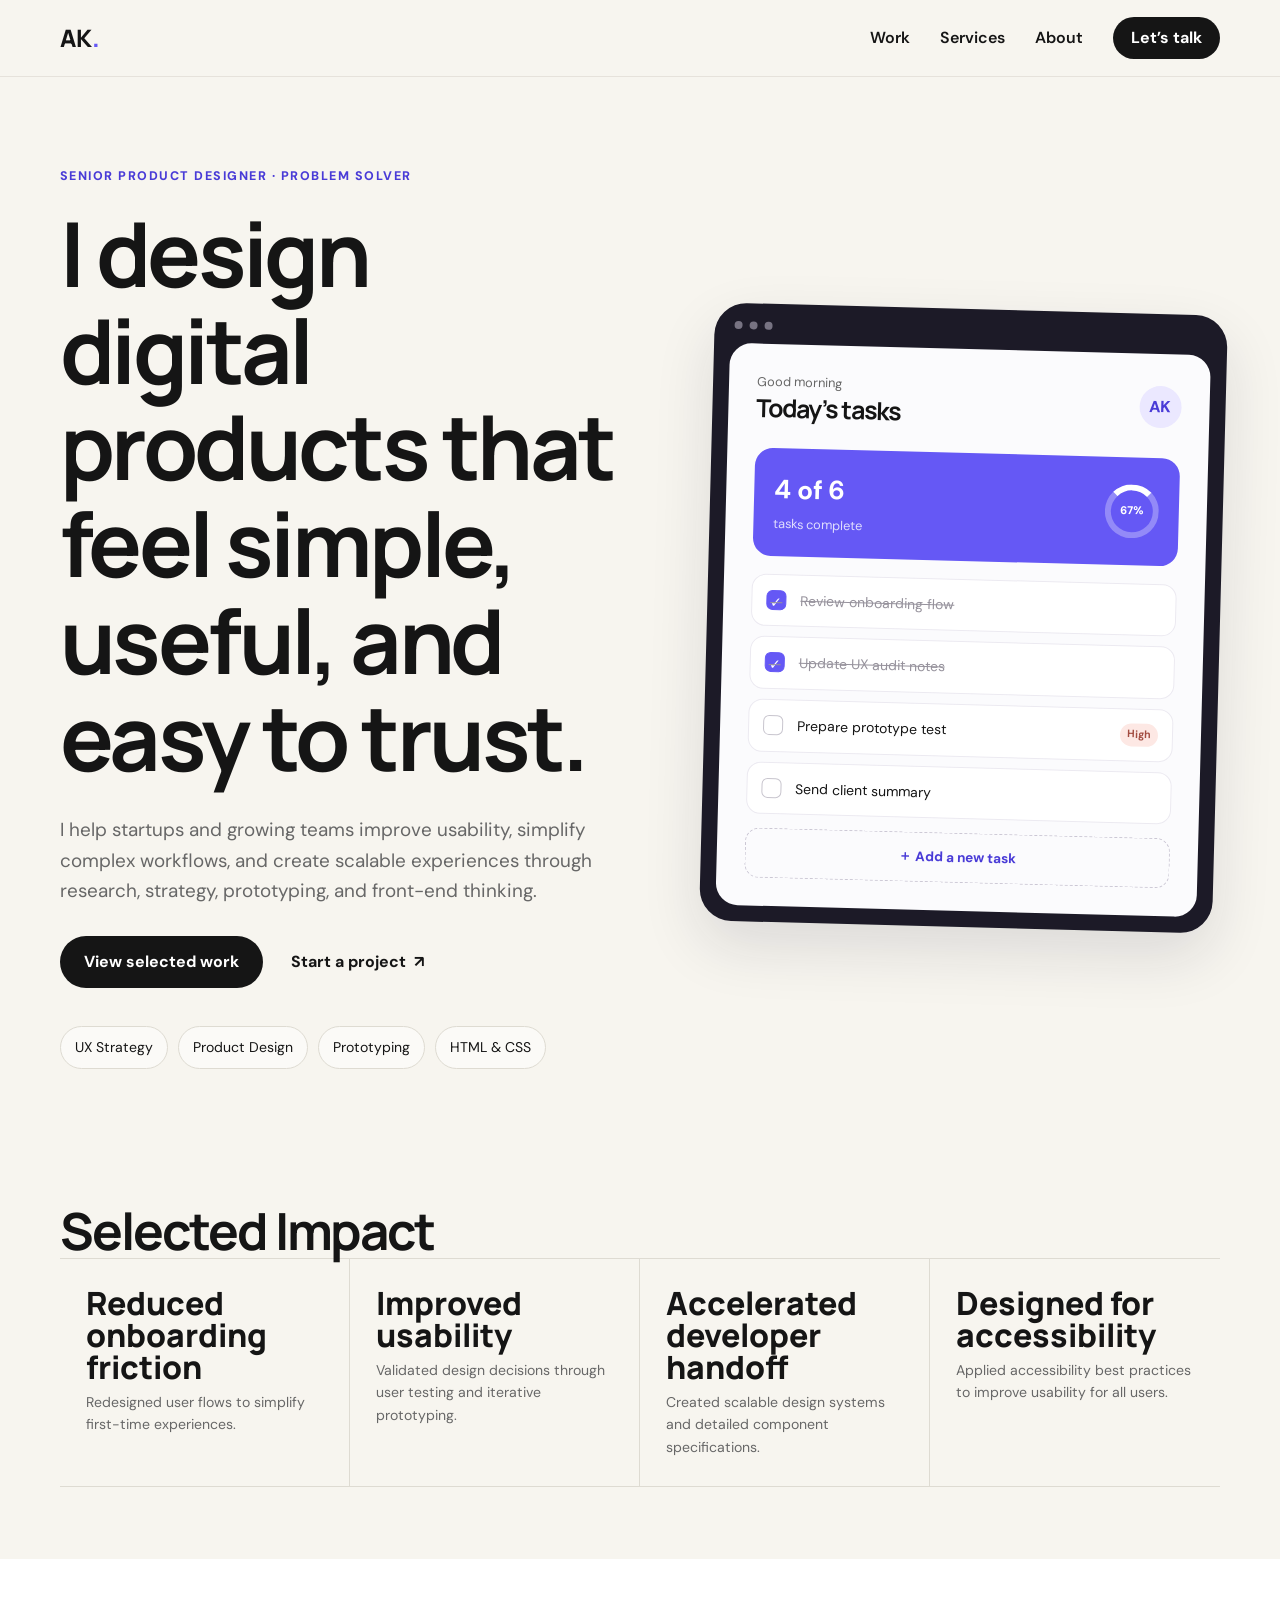
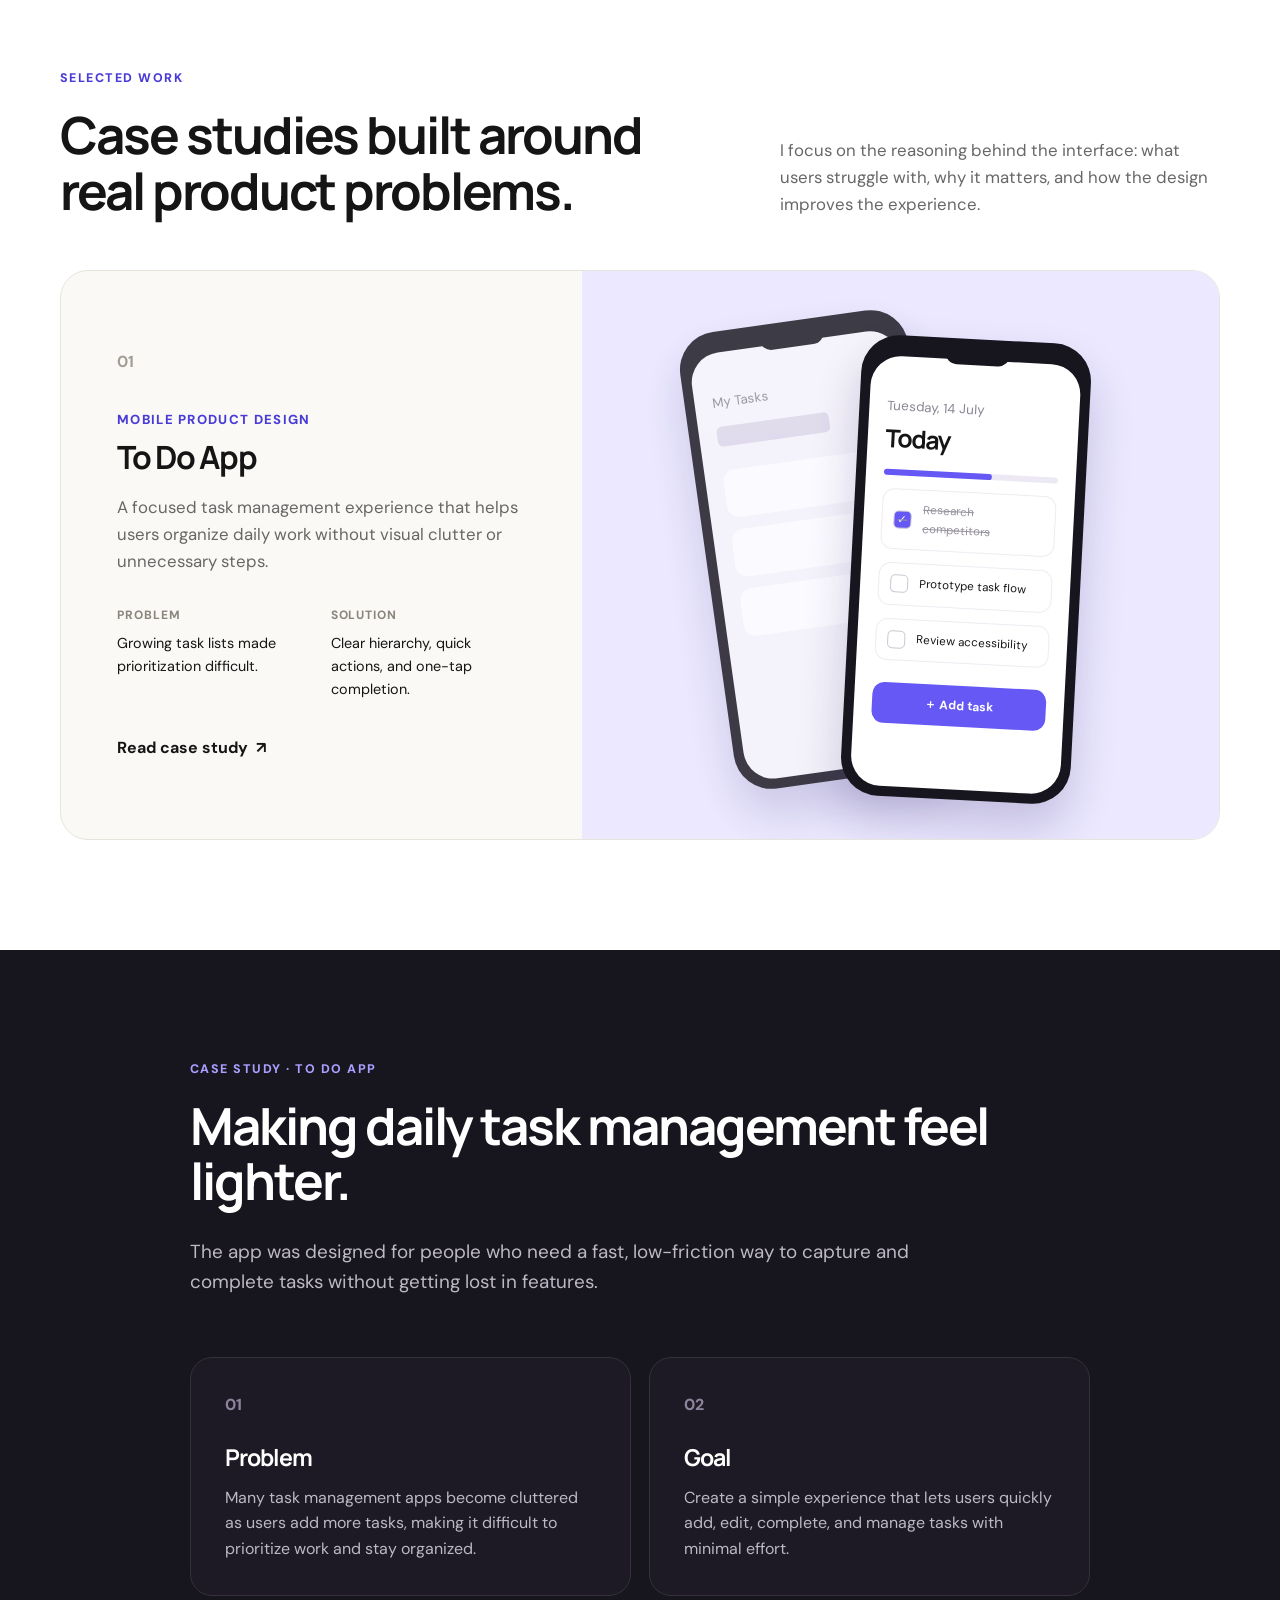
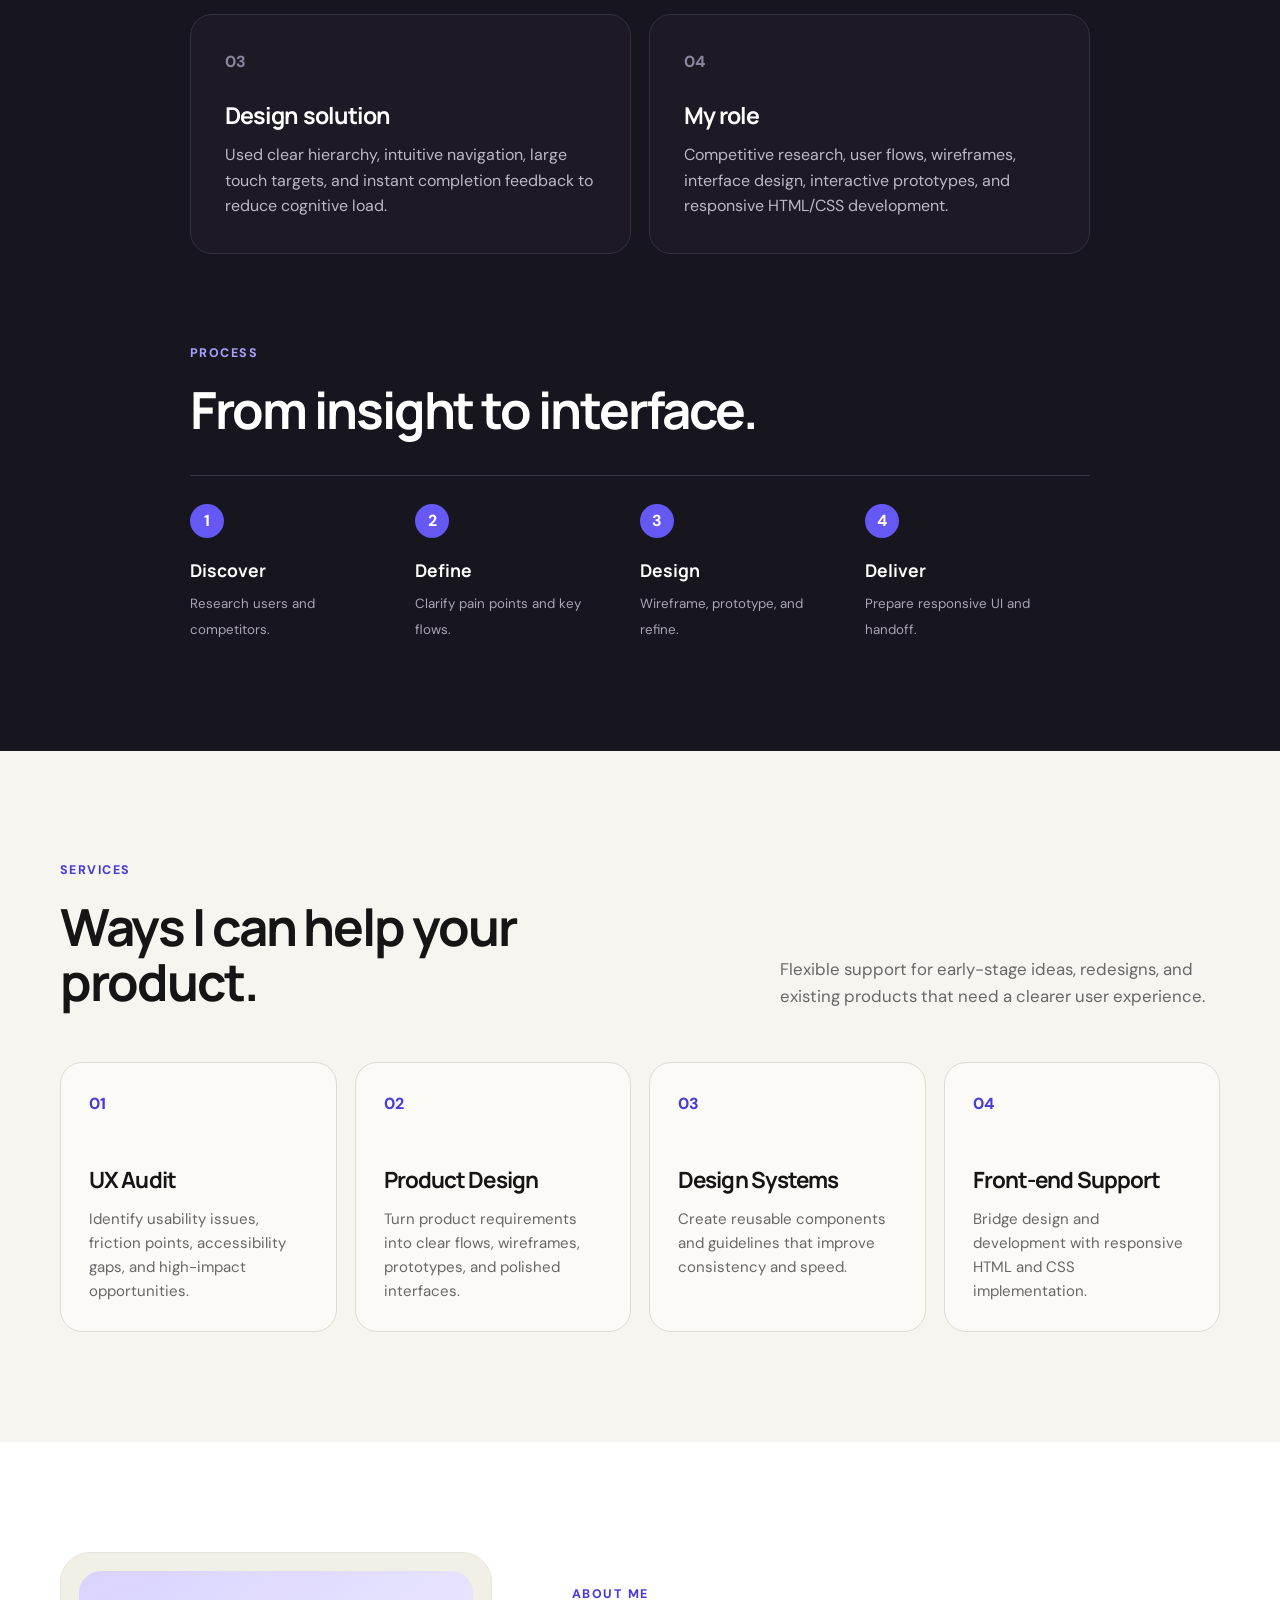
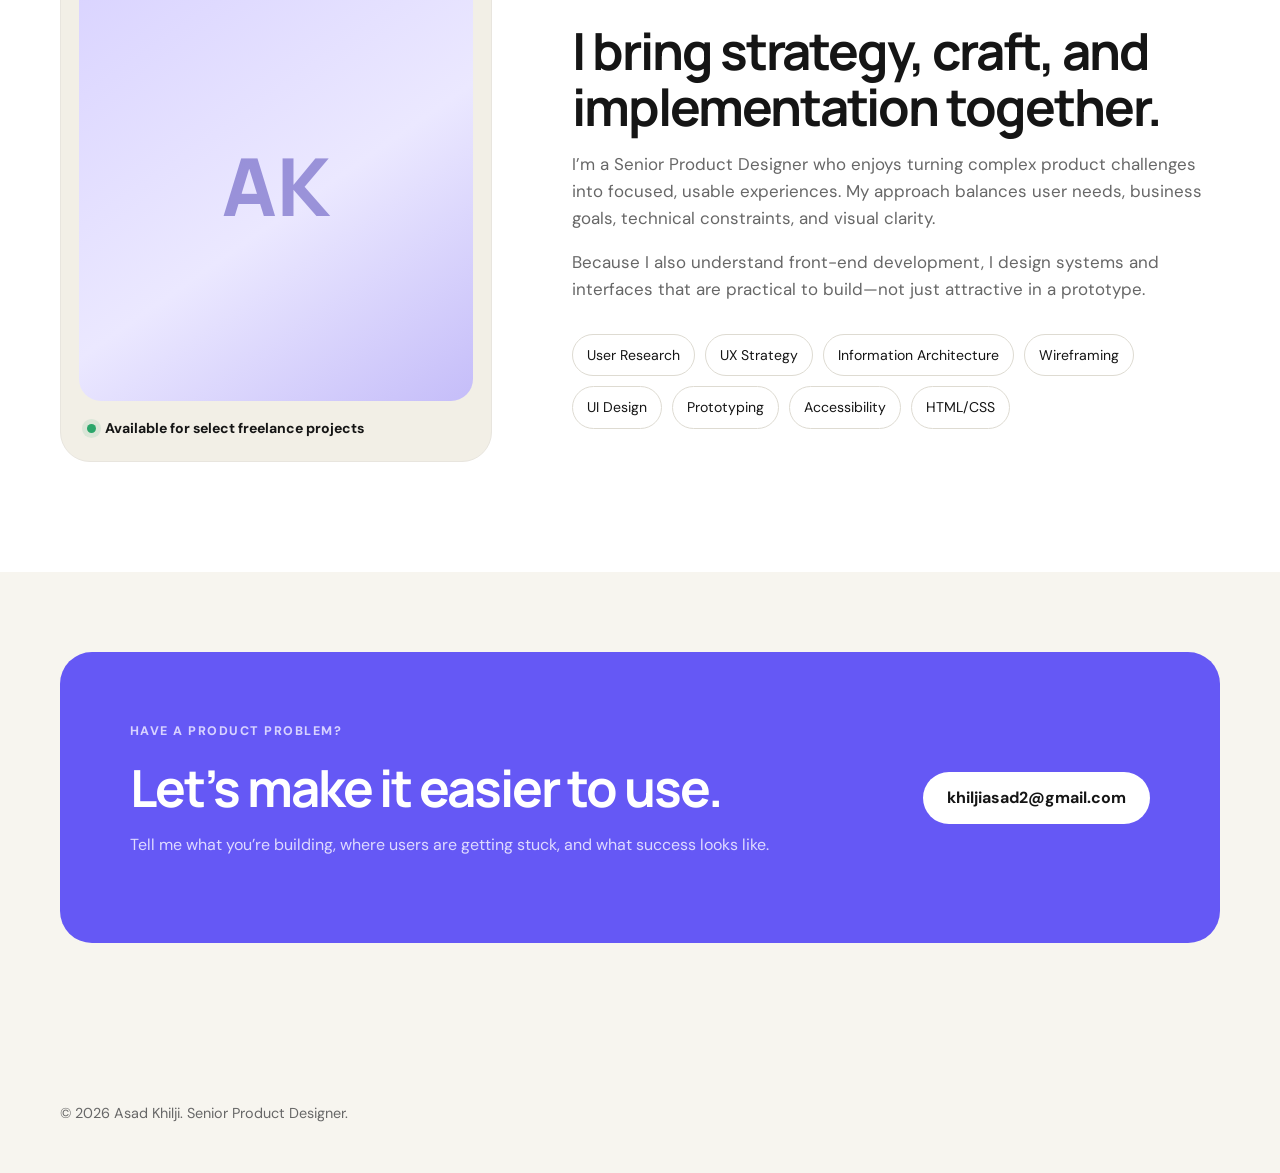
==== commit a13c32d2: "Update index.html" ====
--- a/index.html
+++ b/index.html
@@ -8,6 +8,7 @@
   <link rel="preconnect" href="https://fonts.googleapis.com">
   <link rel="preconnect" href="https://fonts.gstatic.com" crossorigin>
   <link href="https://fonts.googleapis.com/css2?family=DM+Sans:wght@400;500;600;700&family=Manrope:wght@600;700;800&display=swap" rel="stylesheet">
+  <link rel="icon" type="image/png" href="favicon.png">
   <link rel="stylesheet" href="styles.css" />
 
    <script type="application/ld+json">
@@ -205,14 +206,29 @@
       </div>
     </section>
 
-    <!-- <section class="stats section-tight">
-      <div class="container stats-grid">
-        <div><strong>4+</strong><span>Years designing products</span></div>
-        <div><strong>35+</strong><span>Projects delivered</span></div>
-        <div><strong>12</strong><span>Industries explored</span></div>
-        <div><strong>4.9/5</strong><span>Average client rating</span></div>
-      </div>
-    </section> -->
+   <section class="impact section-tight">
+  <div class="container">
+    <h2>Selected Impact</h2>
+    <div class="stats-grid">
+      <div>
+        <strong>Reduced onboarding friction</strong>
+        <span>Redesigned user flows to simplify first-time experiences.</span>
+      </div>
+      <div>
+        <strong>Improved usability</strong>
+        <span>Validated design decisions through user testing and iterative prototyping.</span>
+      </div>
+      <div>
+        <strong>Accelerated developer handoff</strong>
+        <span>Created scalable design systems and detailed component specifications.</span>
+      </div>
+      <div>
+        <strong>Designed for accessibility</strong>
+        <span>Applied accessibility best practices to improve usability for all users.</span>
+      </div>
+    </div>
+  </div>
+</section>
 
     <section id="work" class="section work-section">
       <div class="container">
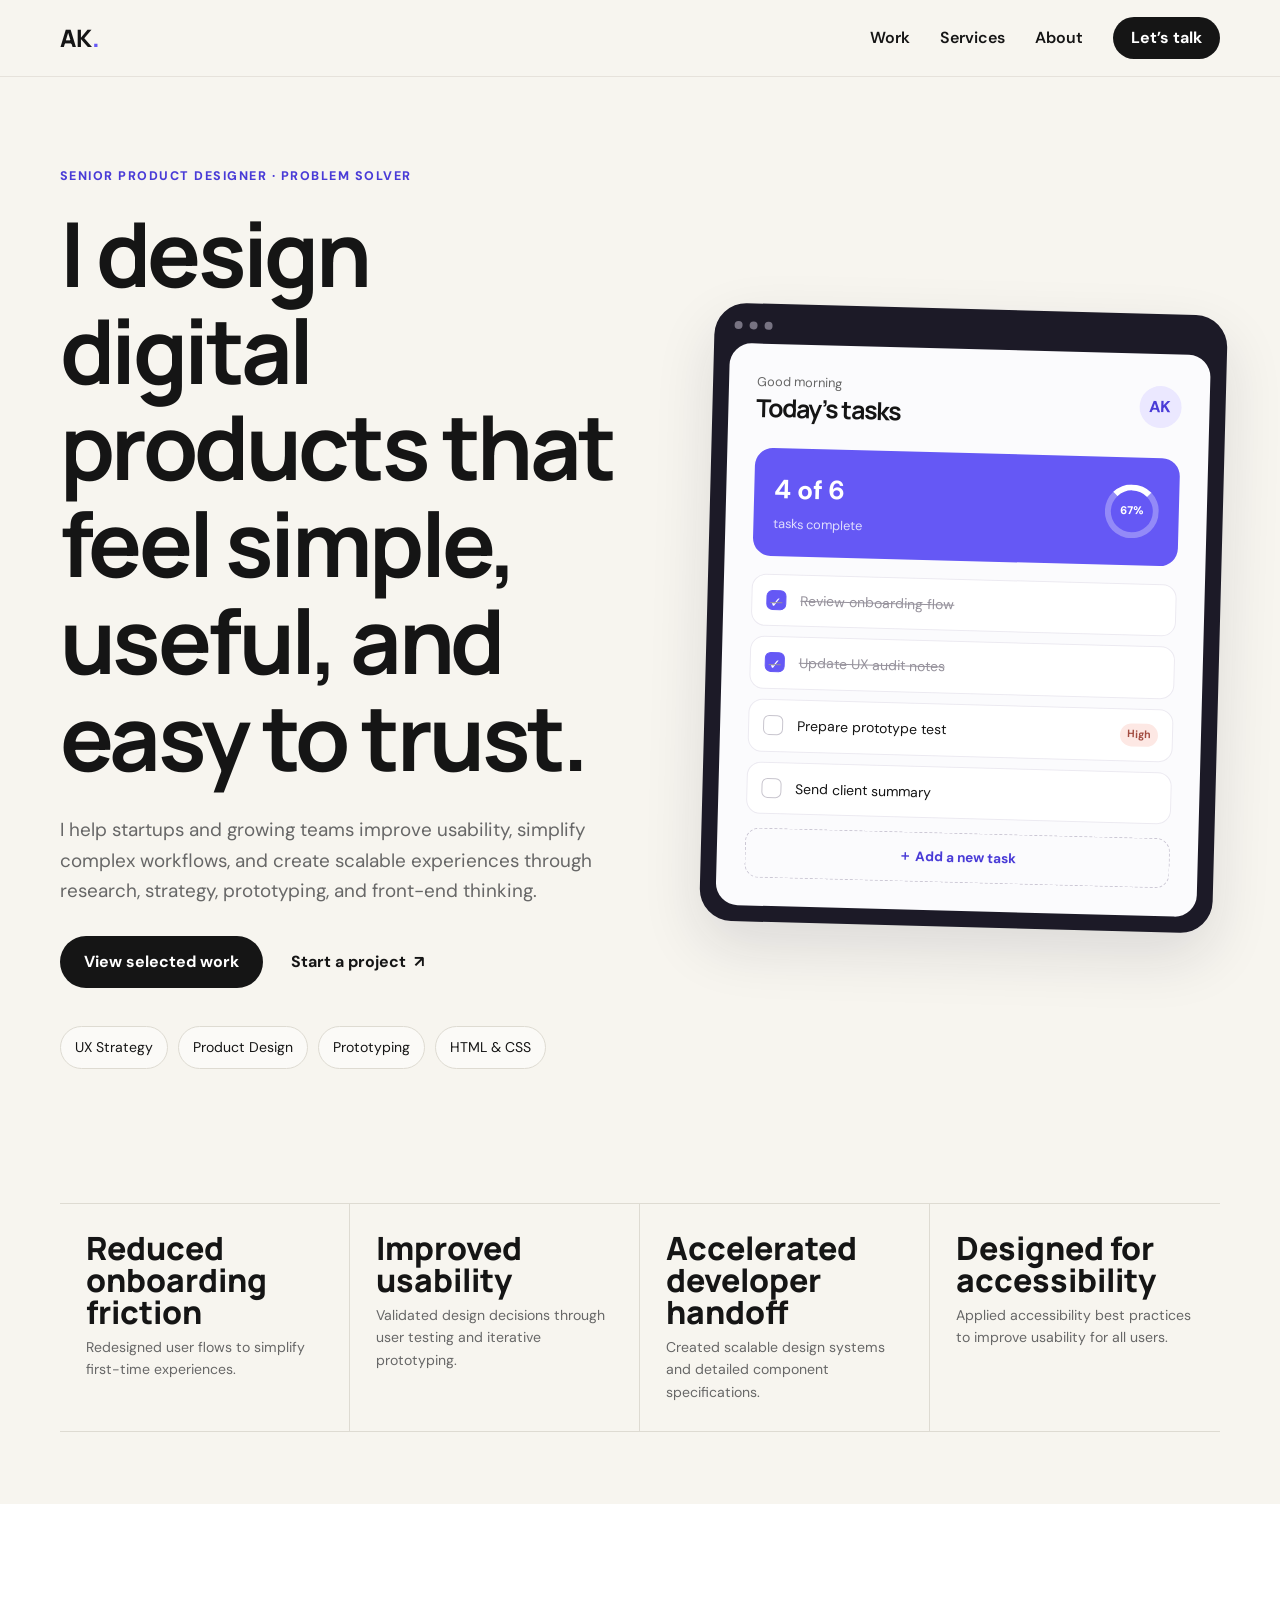
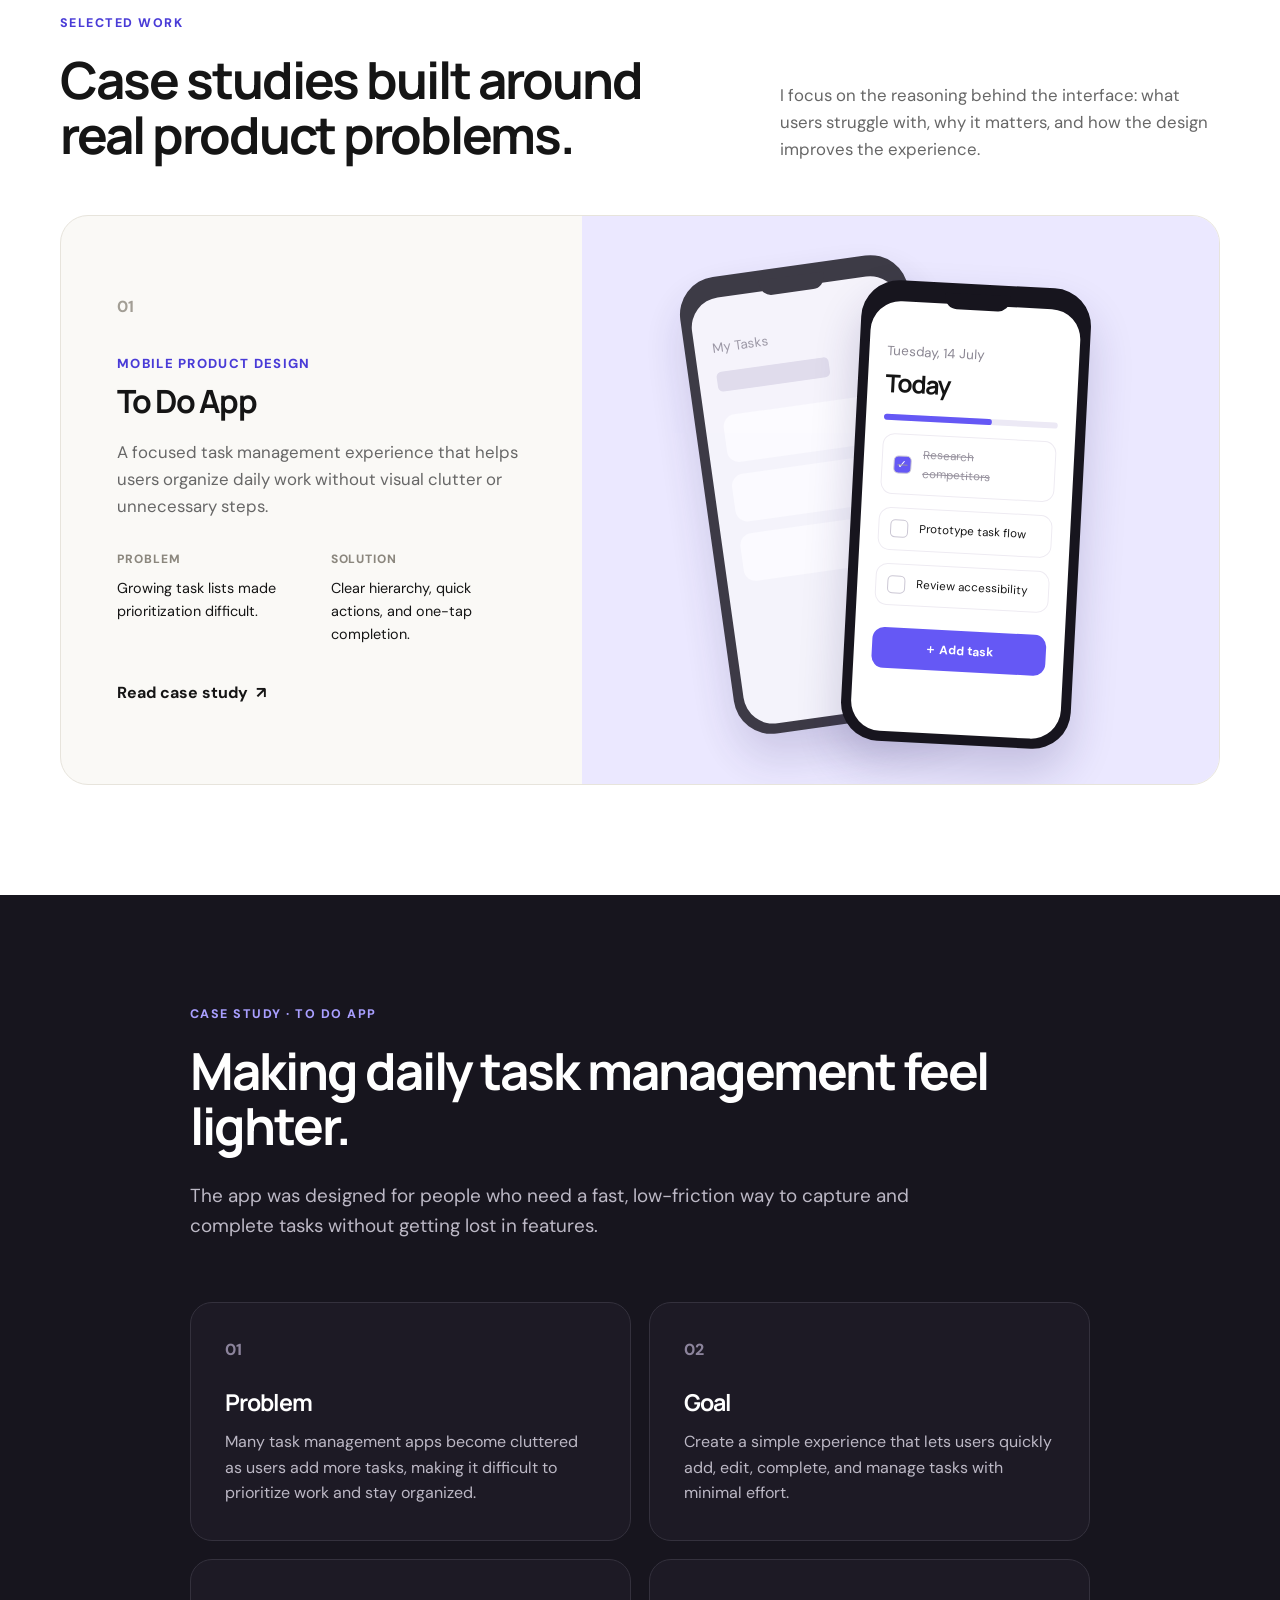
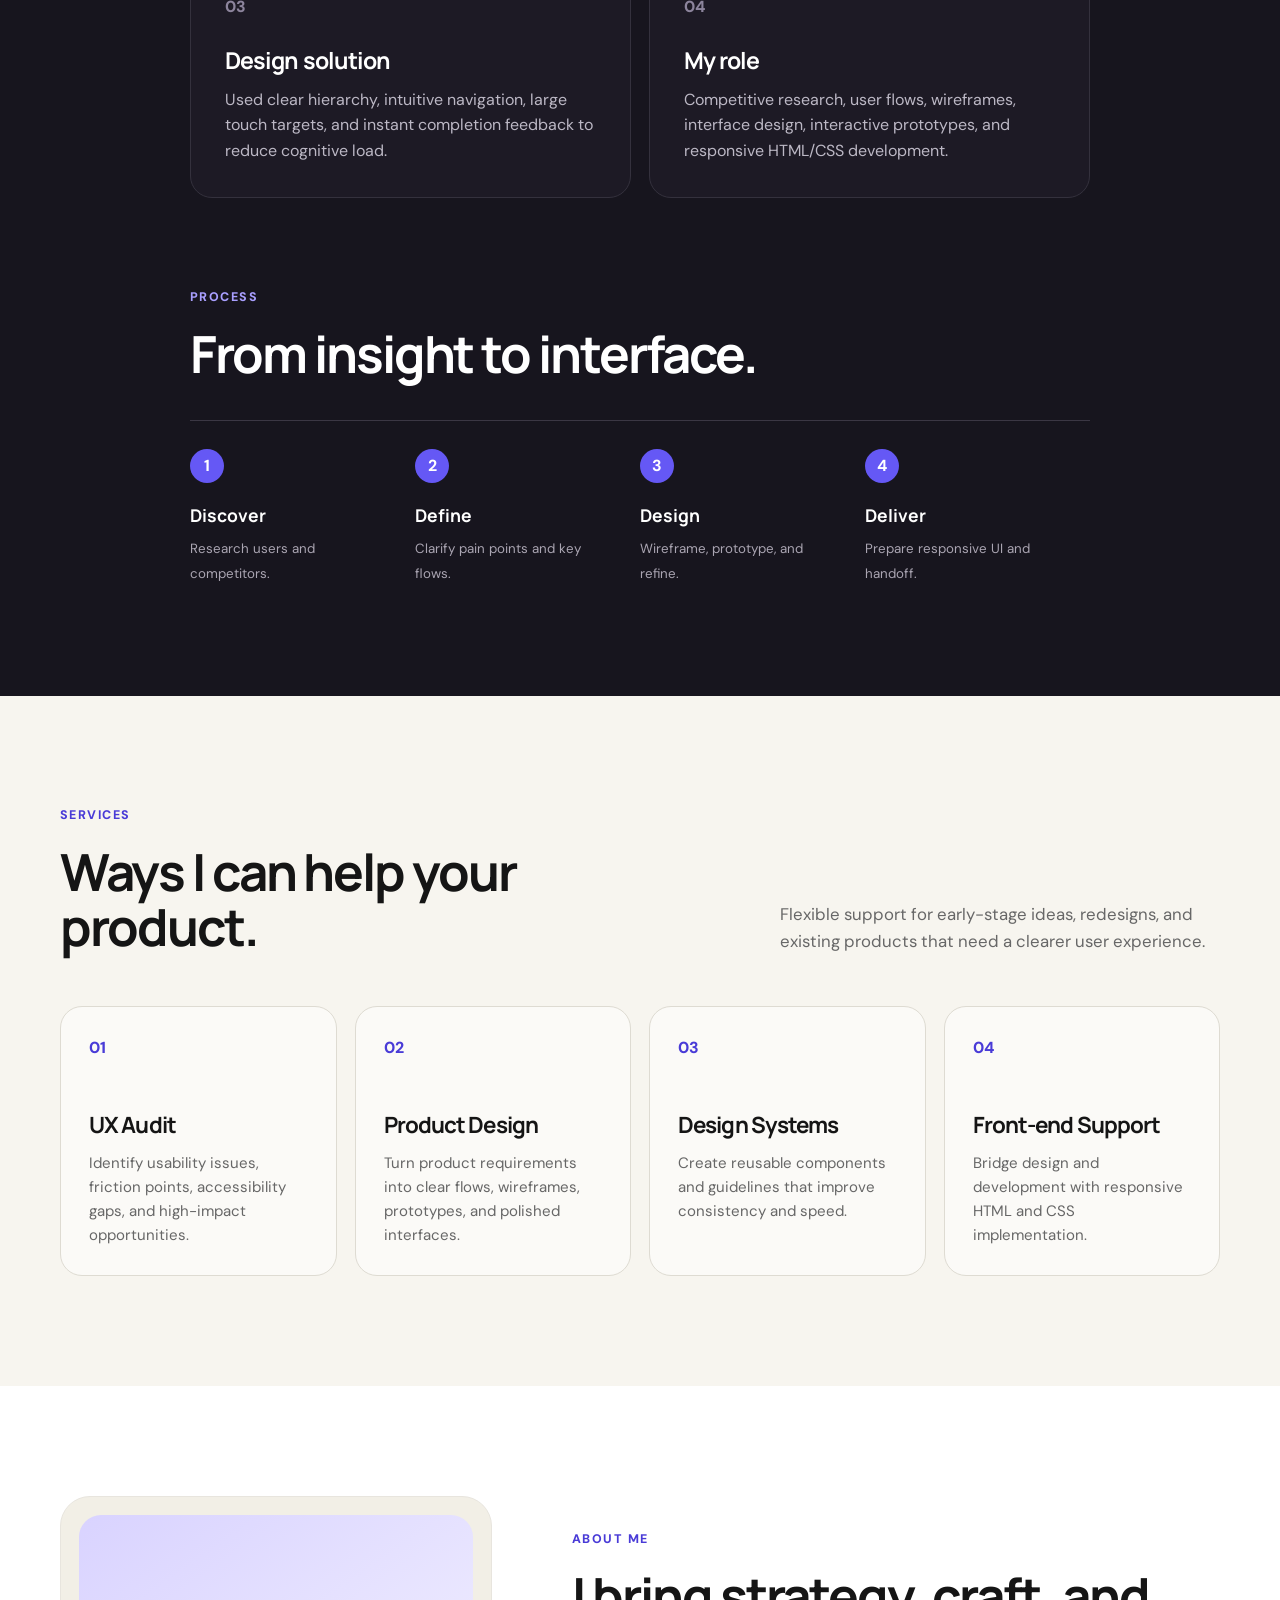
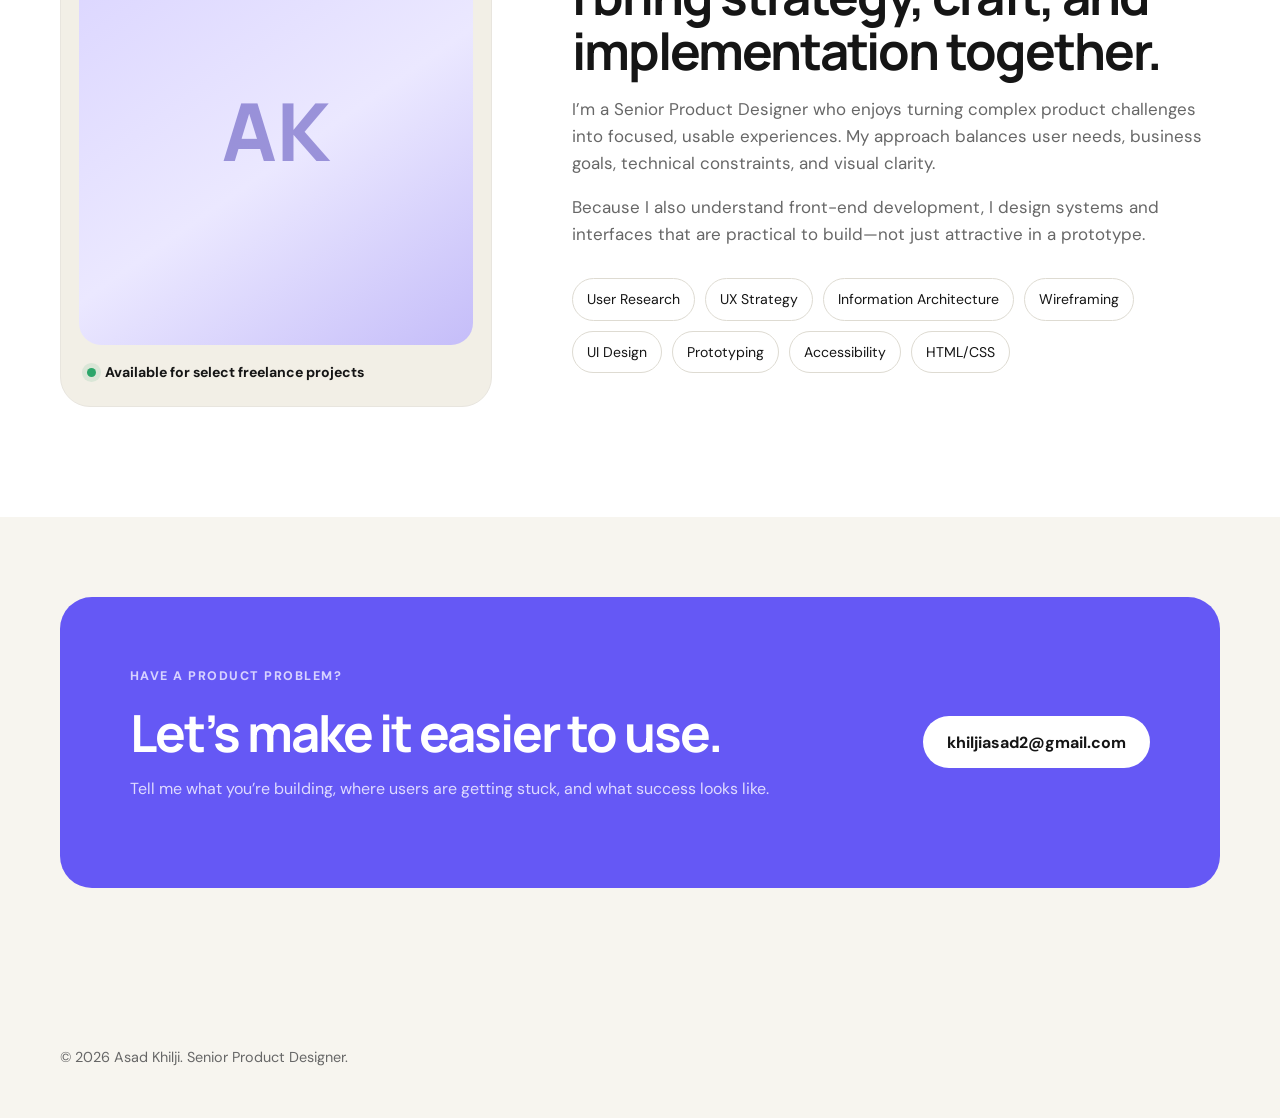
==== commit 7a724495: "Update index.html" ====
--- a/index.html
+++ b/index.html
@@ -208,7 +208,6 @@
 
    <section class="impact section-tight">
   <div class="container">
-    <h2>Selected Impact</h2>
     <div class="stats-grid">
       <div>
         <strong>Reduced onboarding friction</strong>
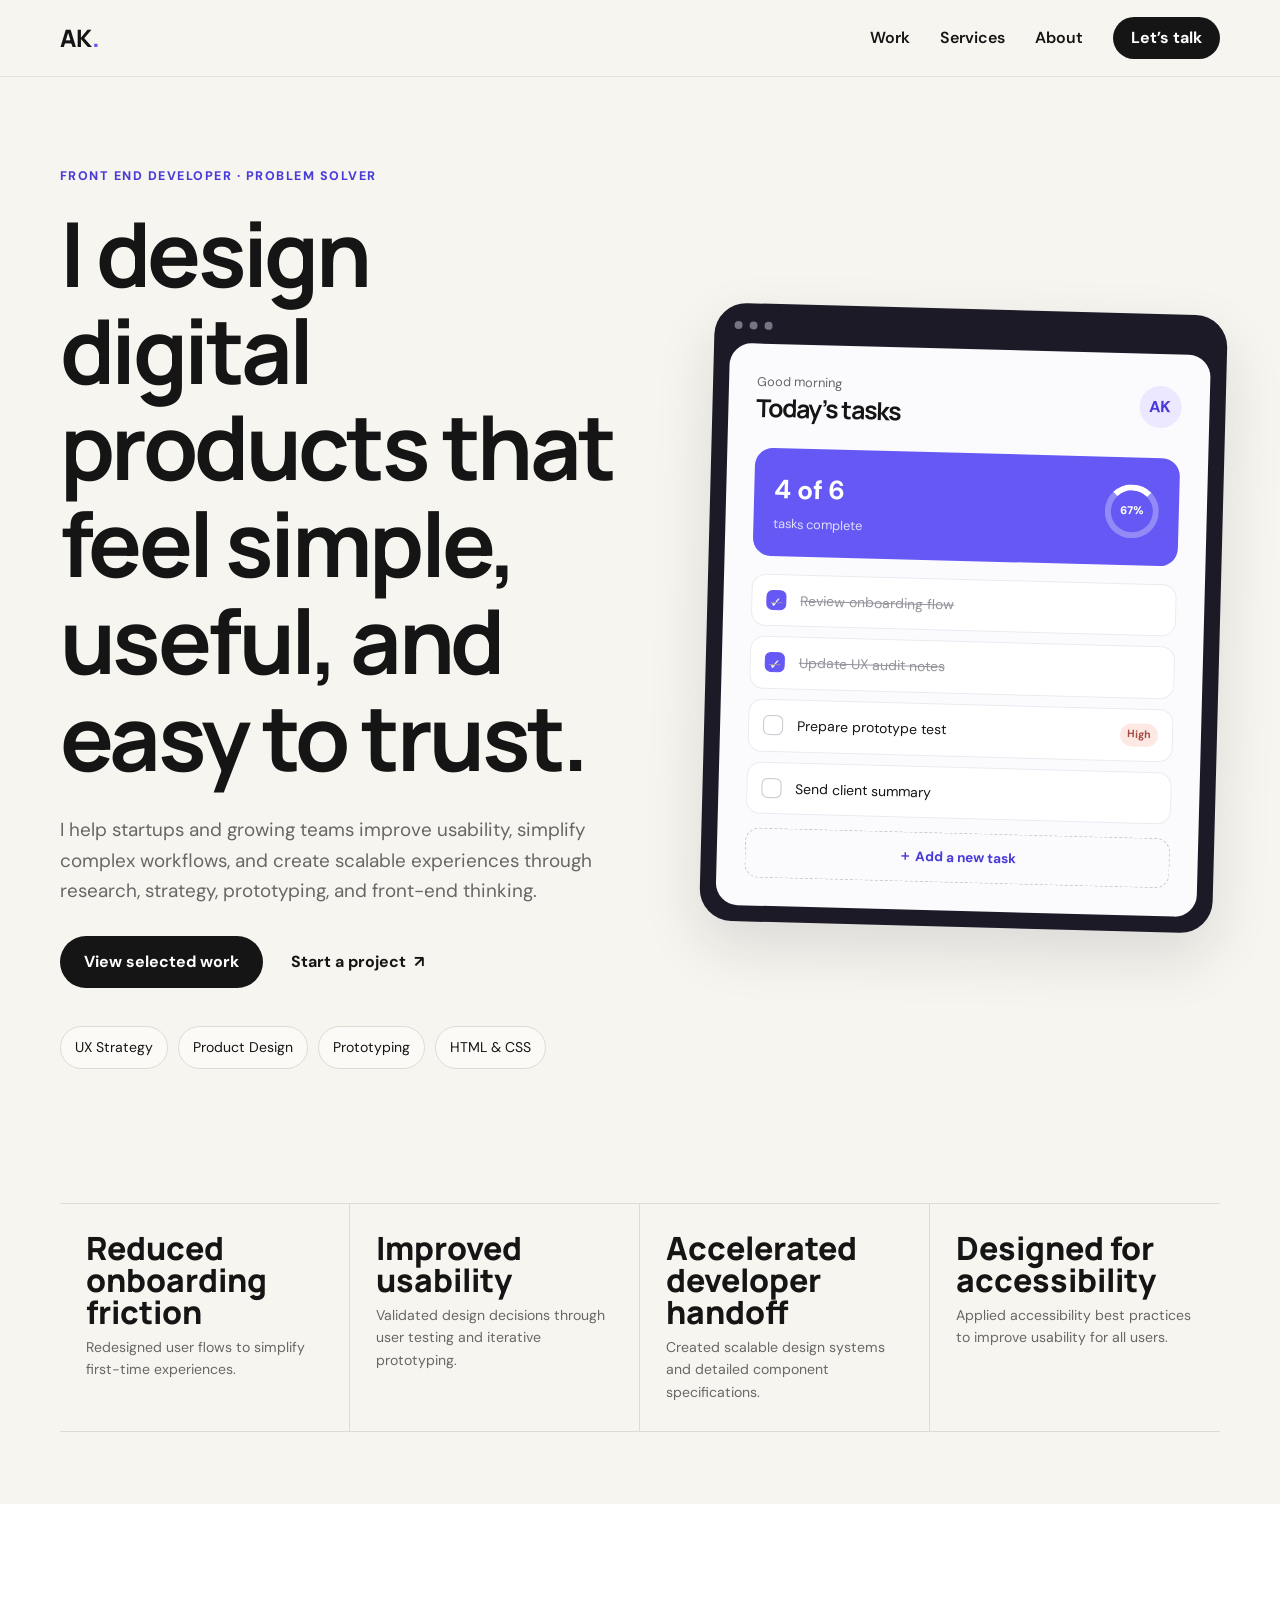
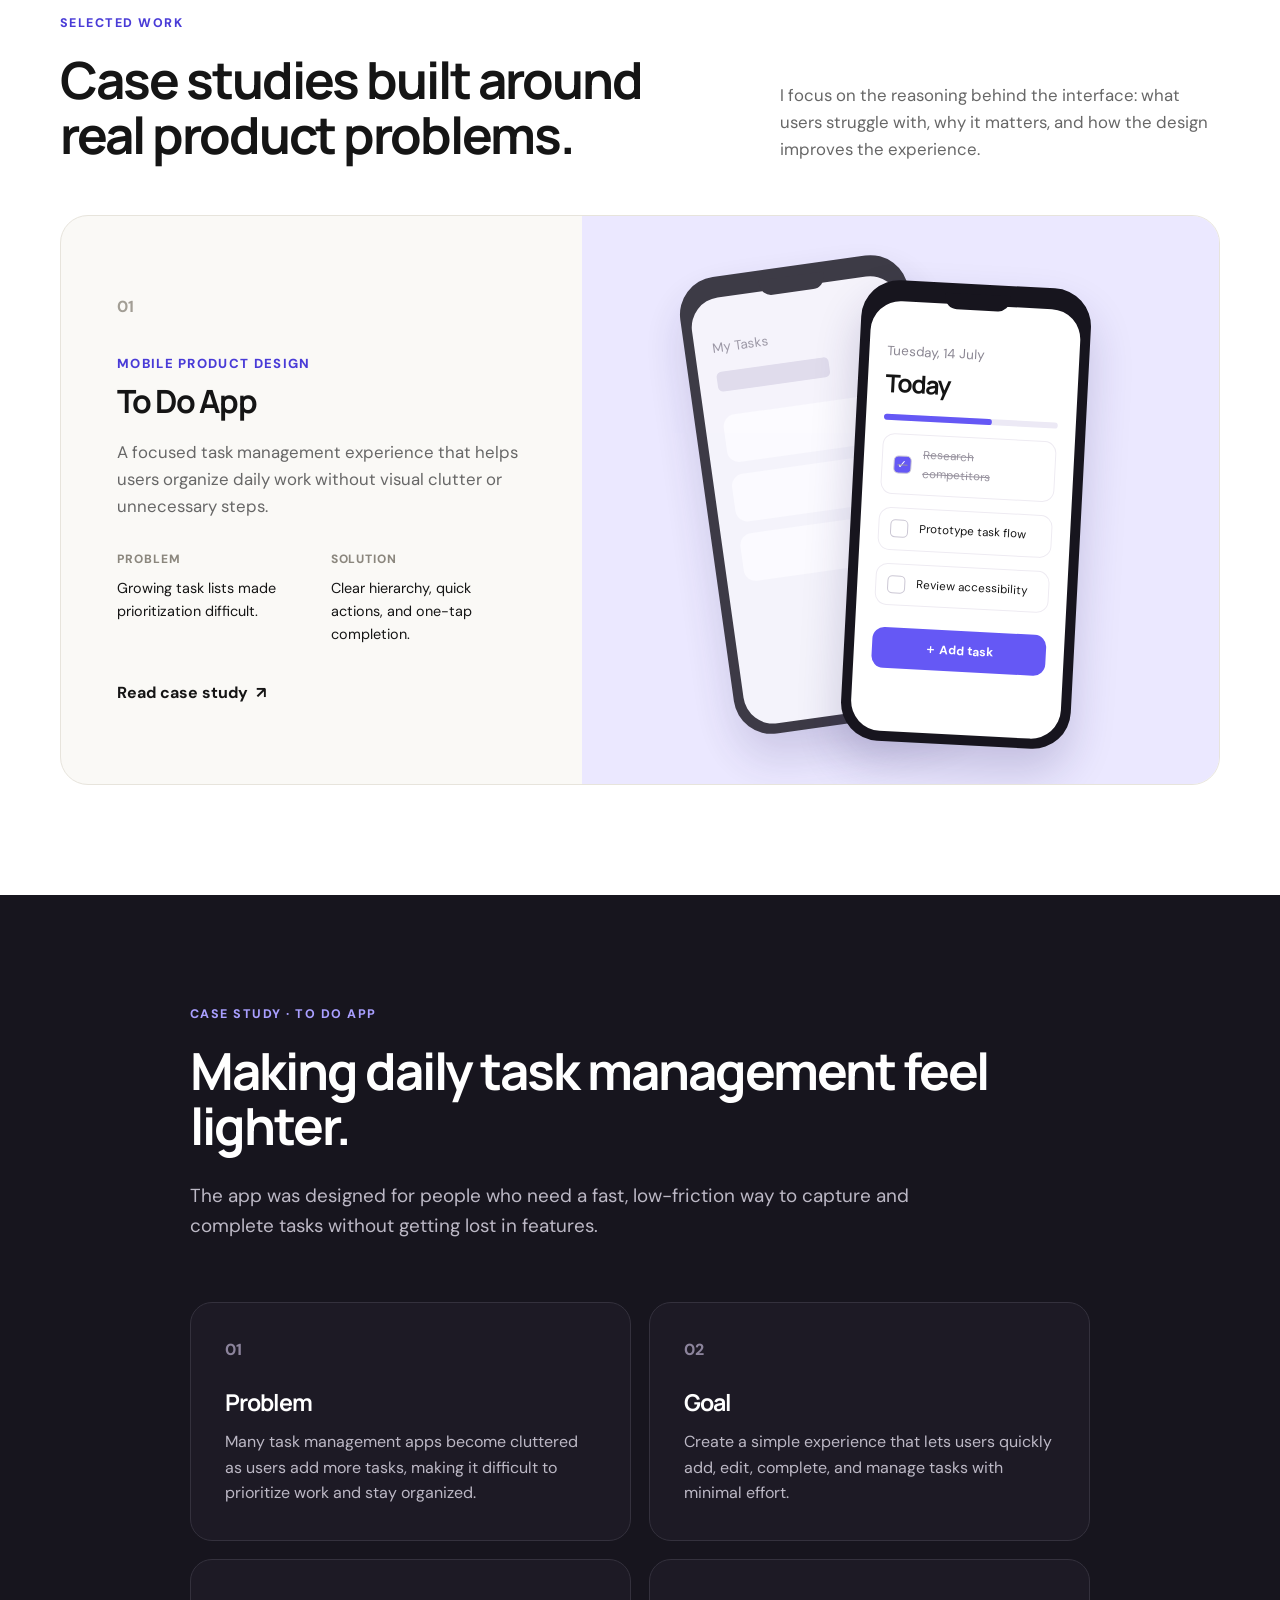
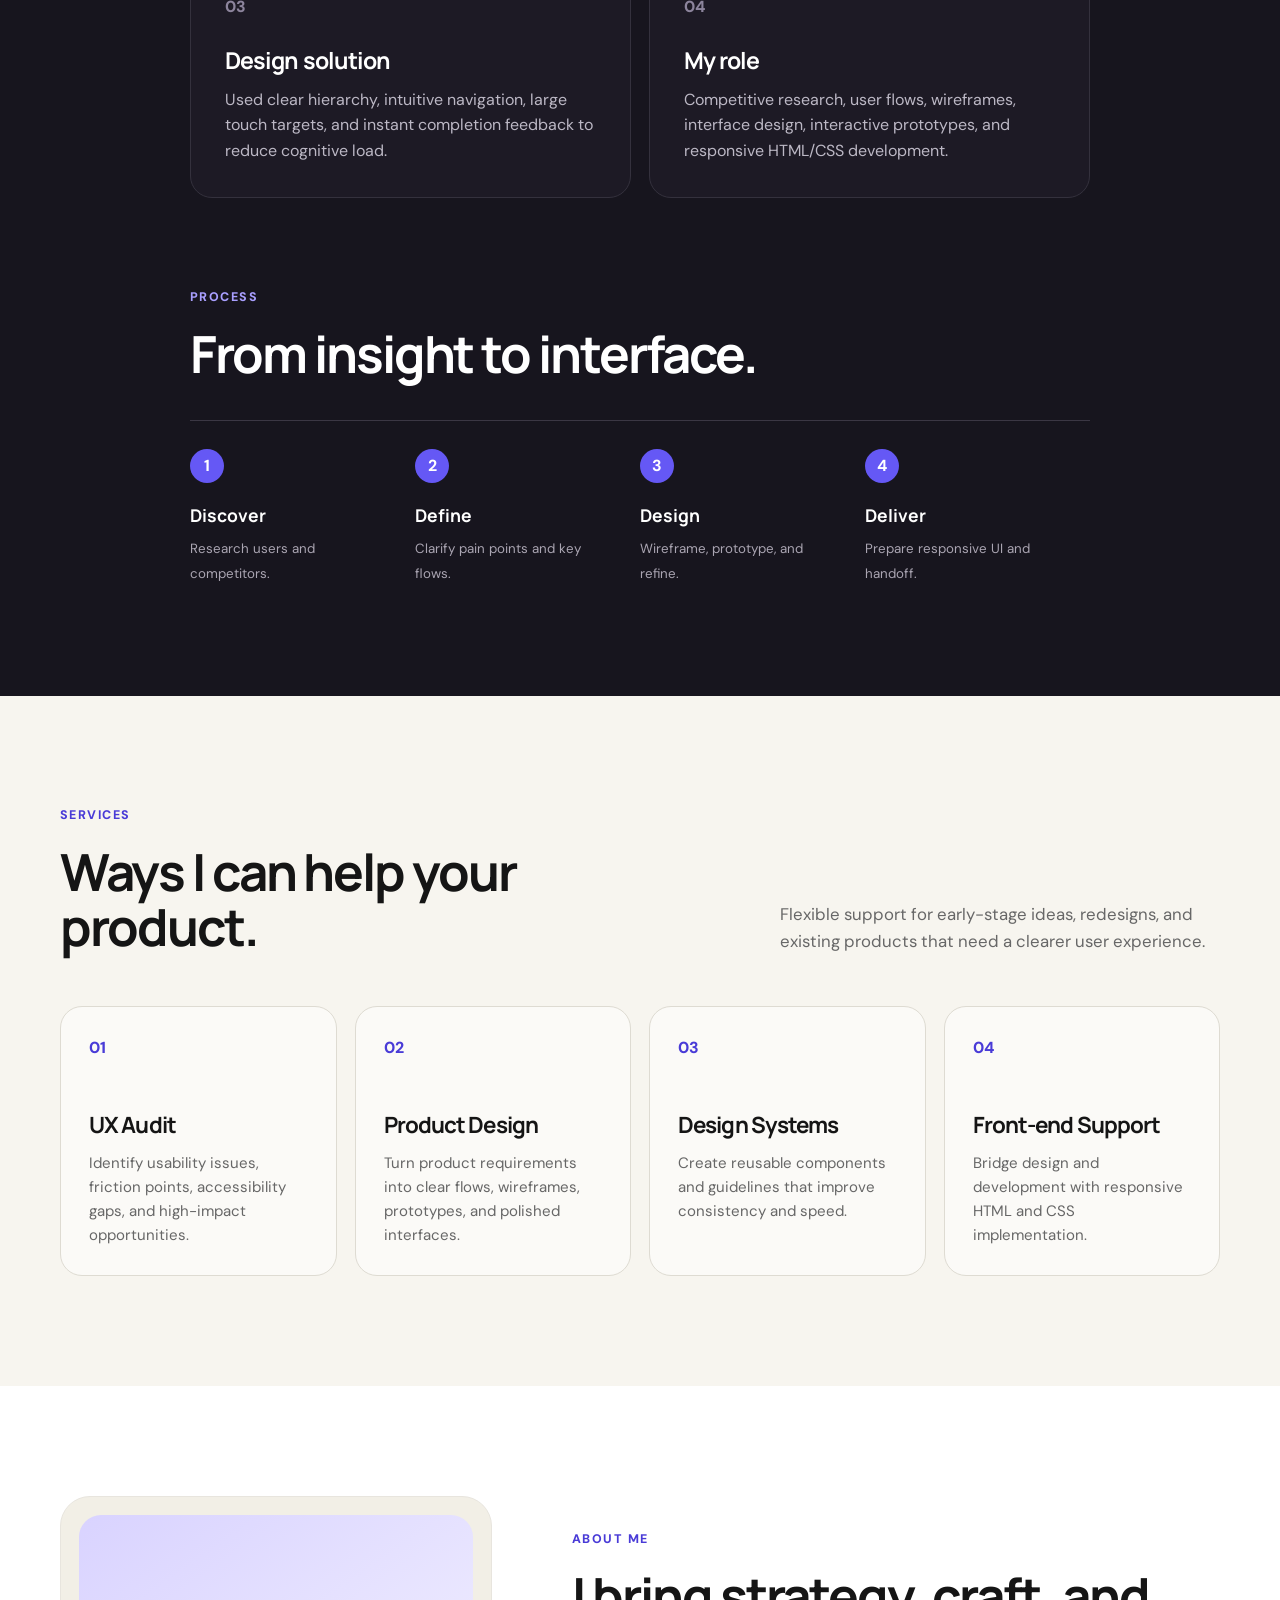
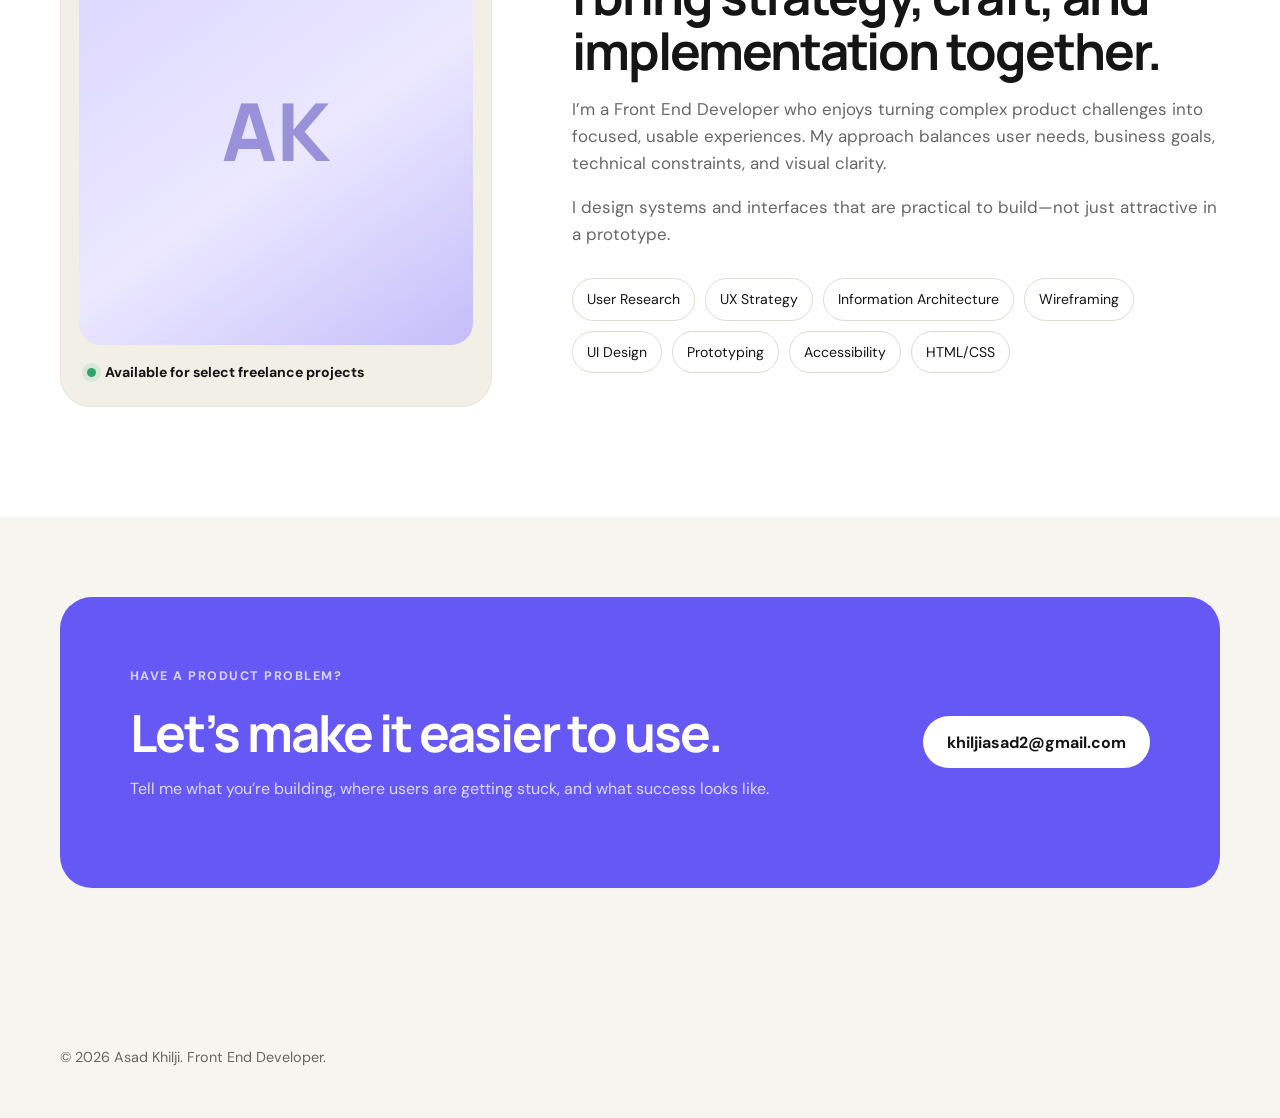
==== commit 493a4e47: "Update index.html" ====
--- a/index.html
+++ b/index.html
@@ -3,8 +3,8 @@
 <head>
   <meta charset="UTF-8" />
   <meta name="viewport" content="width=device-width, initial-scale=1.0" />
-  <meta name="description" content="Senior UX Designer portfolio focused on solving product, usability, and conversion problems." />
-  <title>Asad Khilji — Senior Product Designer</title>
+  <meta name="description" content="Front End Developer portfolio focused on solving product, usability, and conversion problems." />
+  <title>Asad Khilji — Front End Developer</title>
   <link rel="preconnect" href="https://fonts.googleapis.com">
   <link rel="preconnect" href="https://fonts.gstatic.com" crossorigin>
   <link href="https://fonts.googleapis.com/css2?family=DM+Sans:wght@400;500;600;700&family=Manrope:wght@600;700;800&display=swap" rel="stylesheet">
@@ -19,15 +19,15 @@
         "@type": "WebSite",
         "@id": "https://asadkhilji.org",
         "url": "https://asadkhilji.org/",
-        "name": "Asad Khilji — Senior Product Designer",
-        "description": "Senior Product Designer portfolio focused on solving product, usability, and conversion problems.",
+        "name": "Asad Khilji — Front End Developer",
+        "description": "Front End Developer portfolio focused on solving product, usability, and conversion problems.",
         "inLanguage": "en"
       },
       {
         "@type": "ProfilePage",
         "@id": "https://asadkhilji.org",
         "url": "https://asadkhilji.org",
-        "name": "Asad Khilji — Senior Product Designer Portfolio",
+        "name": "Asad Khilji — Front End Developer Portfolio",
         "isPartOf": {
           "@id": "https://asadkhilji.org"
         },
@@ -44,8 +44,8 @@
         "@id": "https://asadkhilji.org",
         "name": "Asad Khilji",
         "url": "https://asadkhilji.org",
-        "jobTitle": "Senior Product Designer",
-        "description": "Senior product designer helping startups and growing teams improve usability, simplify complex workflows, and create scalable digital product experiences.",
+        "jobTitle": "Front End Developer",
+        "description": "Front End Developer helping startups and growing teams improve usability, simplify complex workflows, and create scalable digital product experiences.",
         "email": "mailto:khiljiasad2@gmail.com",
         "knowsAbout": [
           "User experience design",
@@ -62,7 +62,7 @@
         ],
         "hasOccupation": {
           "@type": "Occupation",
-          "name": "Senior Product Designer",
+          "name": "Front End Developer",
           "occupationLocation": {
             "@type": "Country",
             "name": "Remote"
@@ -157,7 +157,7 @@
     <section class="hero section">
       <div class="container hero-grid">
         <div class="hero-copy">
-          <p class="eyebrow">Senior Product Designer · Problem Solver</p>
+          <p class="eyebrow">Front End Developer · Problem Solver</p>
           <h1>I design digital products that feel simple, useful, and easy to trust.</h1>
           <p class="hero-text">
             I help startups and growing teams improve usability, simplify complex workflows,
@@ -346,8 +346,8 @@
         <div class="about-copy">
           <p class="eyebrow">About me</p>
           <h2>I bring strategy, craft, and implementation together.</h2>
-          <p>I’m a Senior Product Designer who enjoys turning complex product challenges into focused, usable experiences. My approach balances user needs, business goals, technical constraints, and visual clarity.</p>
-          <p>Because I also understand front-end development, I design systems and interfaces that are practical to build—not just attractive in a prototype.</p>
+          <p>I’m a Front End Developer who enjoys turning complex product challenges into focused, usable experiences. My approach balances user needs, business goals, technical constraints, and visual clarity.</p>
+          <p>I design systems and interfaces that are practical to build—not just attractive in a prototype.</p>
           <div class="skills">
             <span>User Research</span><span>UX Strategy</span><span>Information Architecture</span><span>Wireframing</span><span>UI Design</span><span>Prototyping</span><span>Accessibility</span><span>HTML/CSS</span>
           </div>
@@ -369,7 +369,7 @@
 
   <footer class="site-footer">
     <div class="container footer-wrap">
-      <p>© 2026 Asad Khilji. Senior Product Designer.</p>
+      <p>© 2026 Asad Khilji. Front End Developer.</p>
     </div>
   </footer>
 </body>
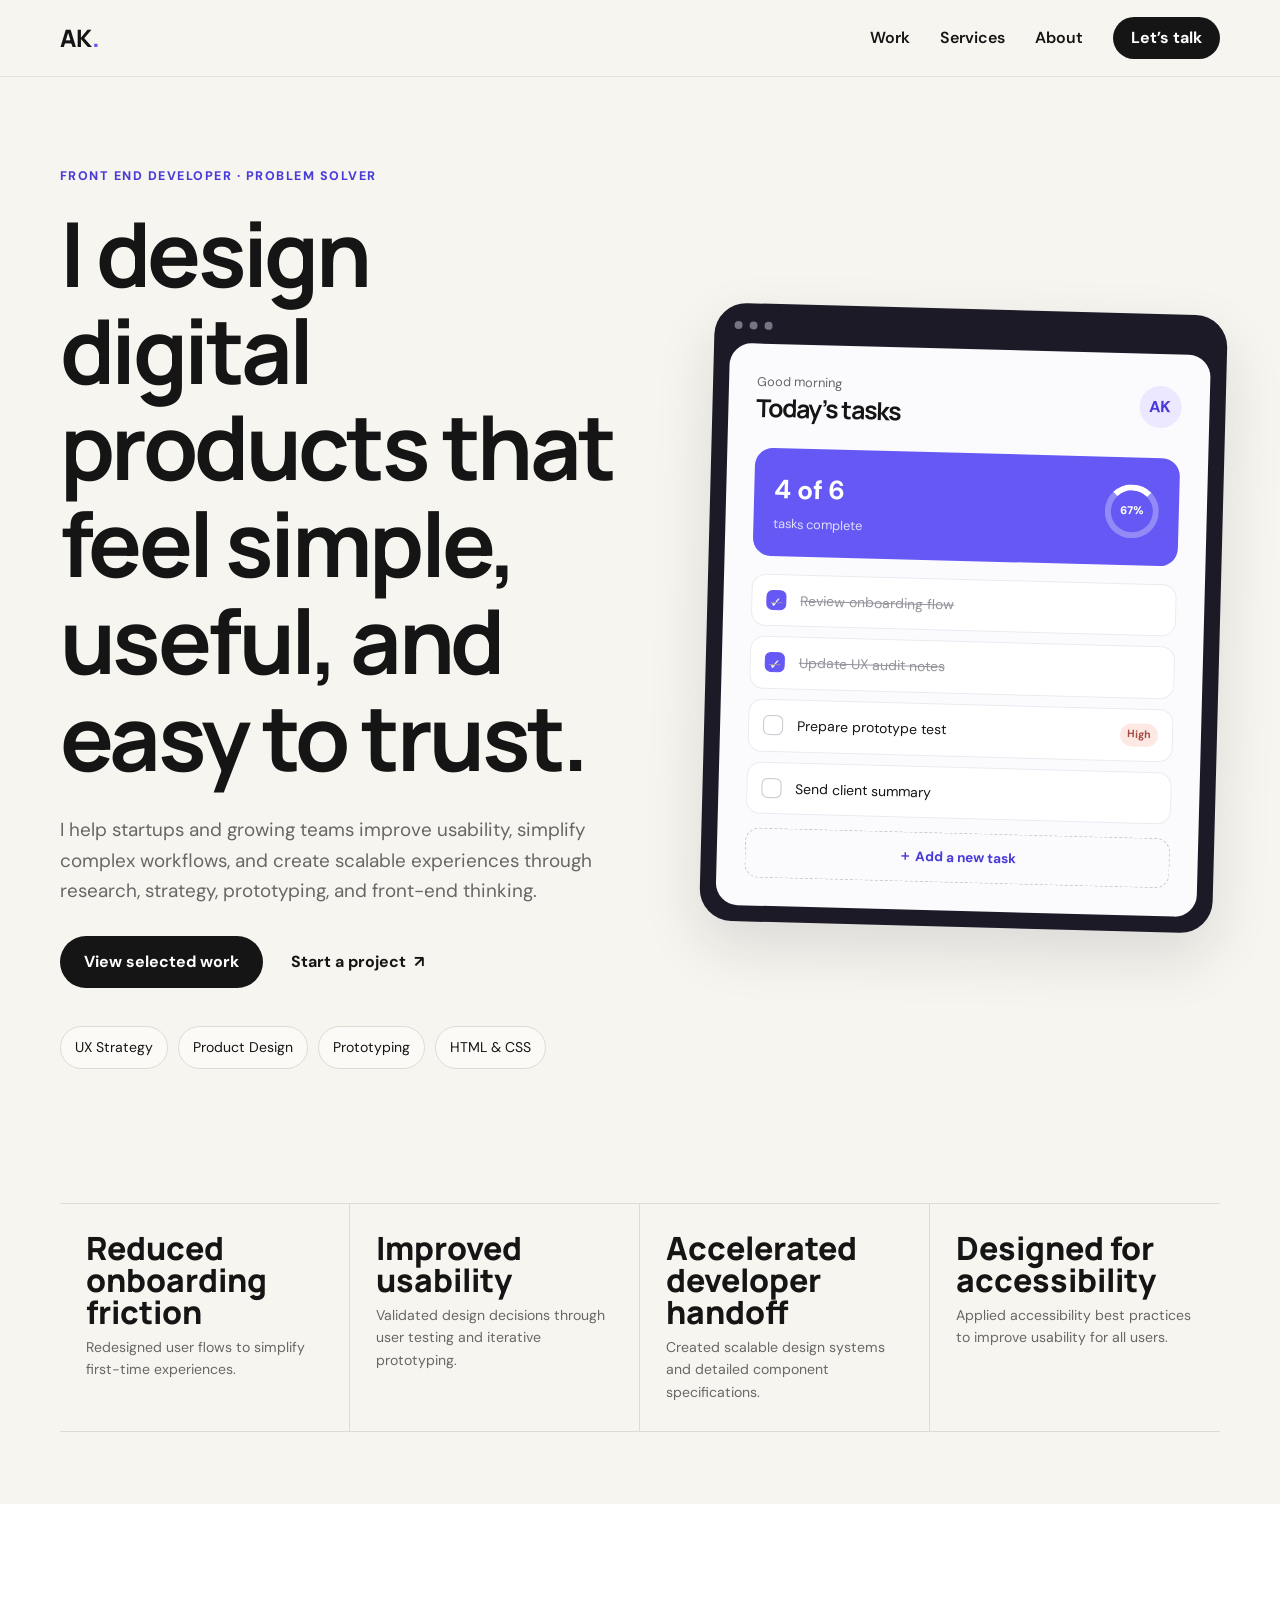
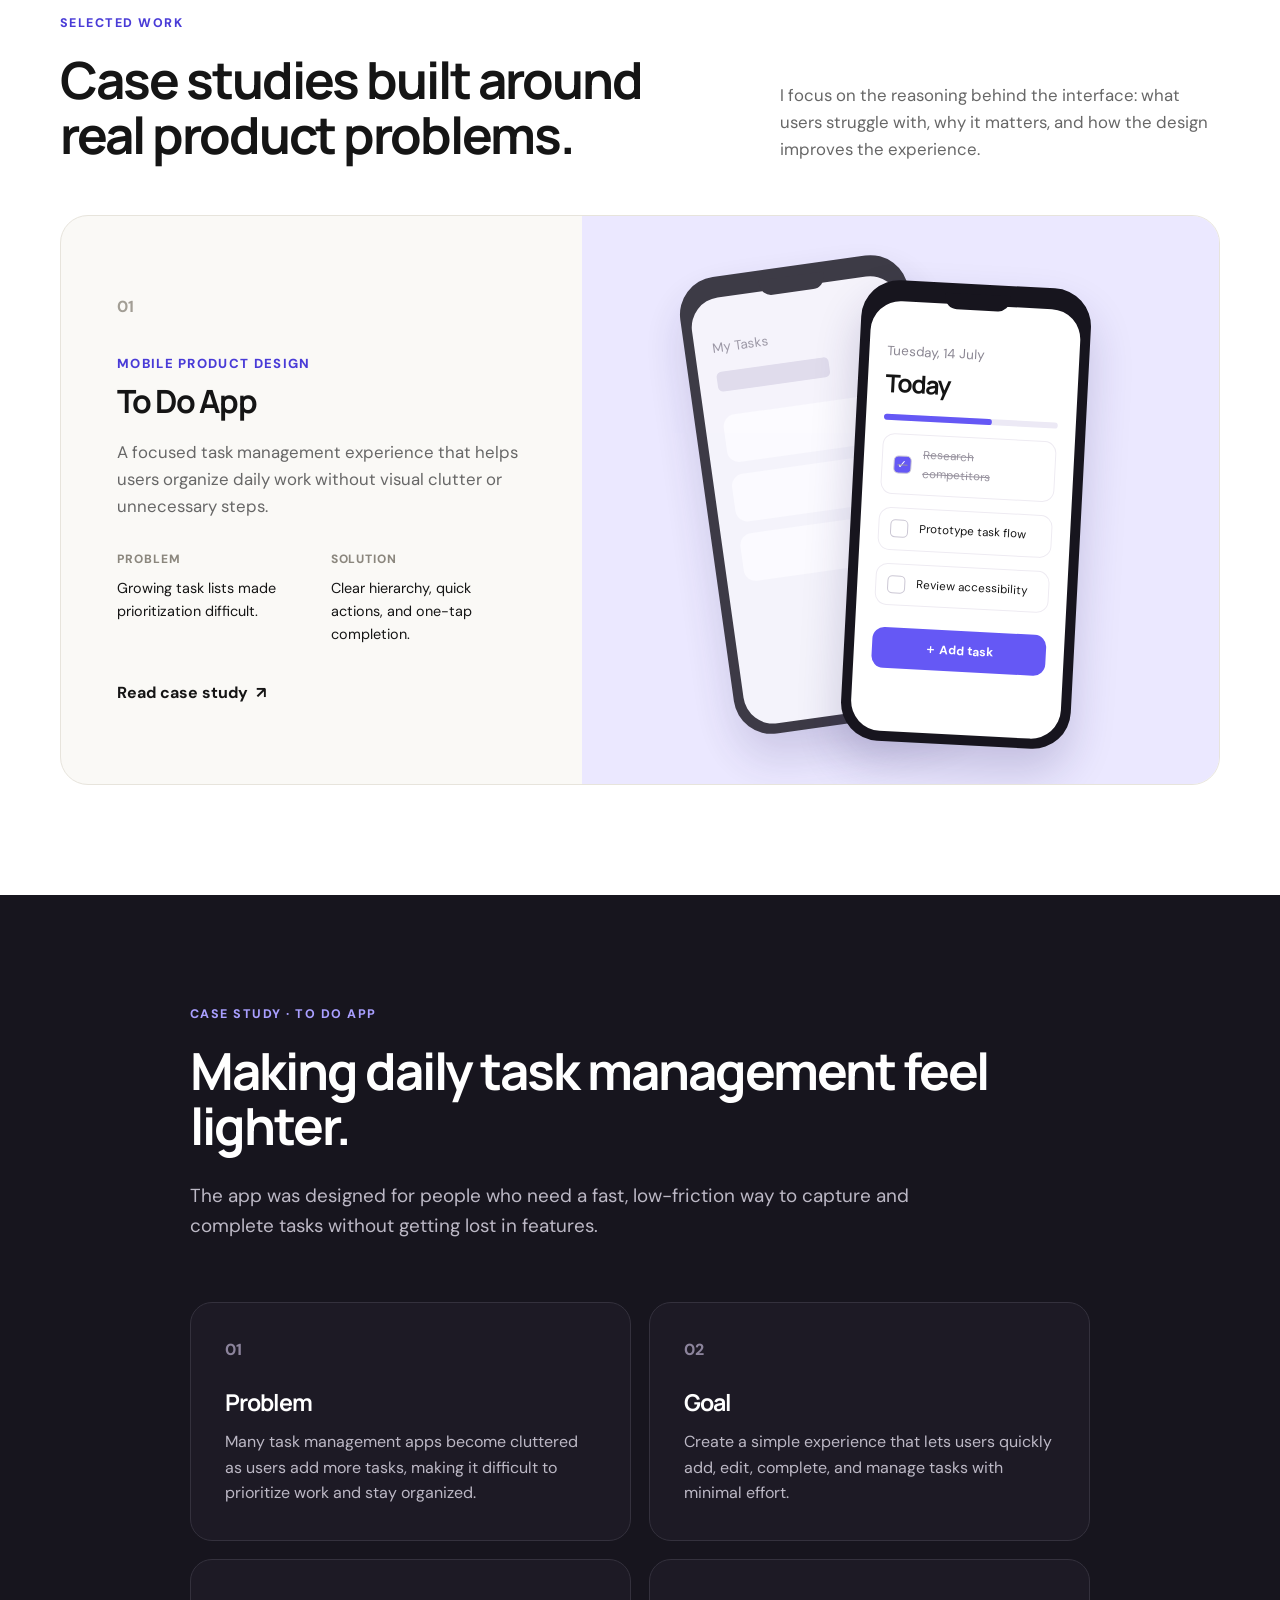
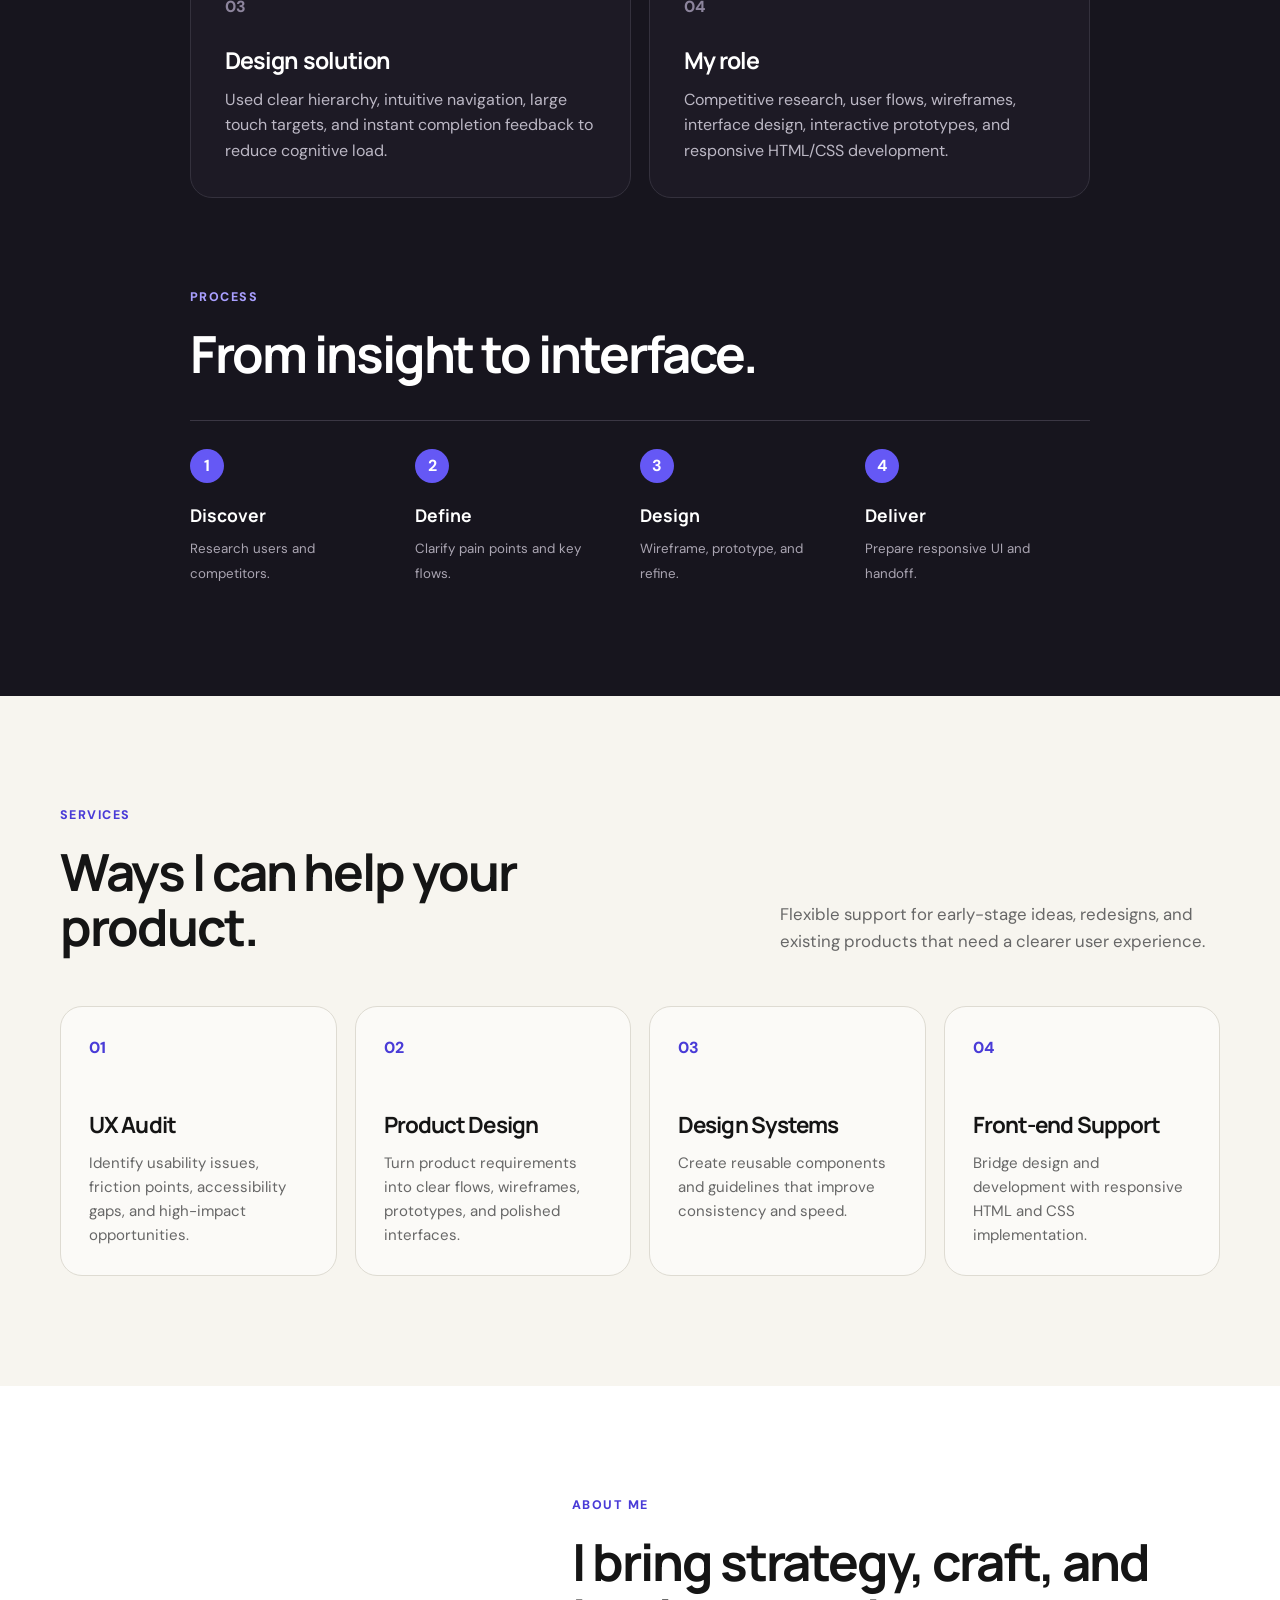
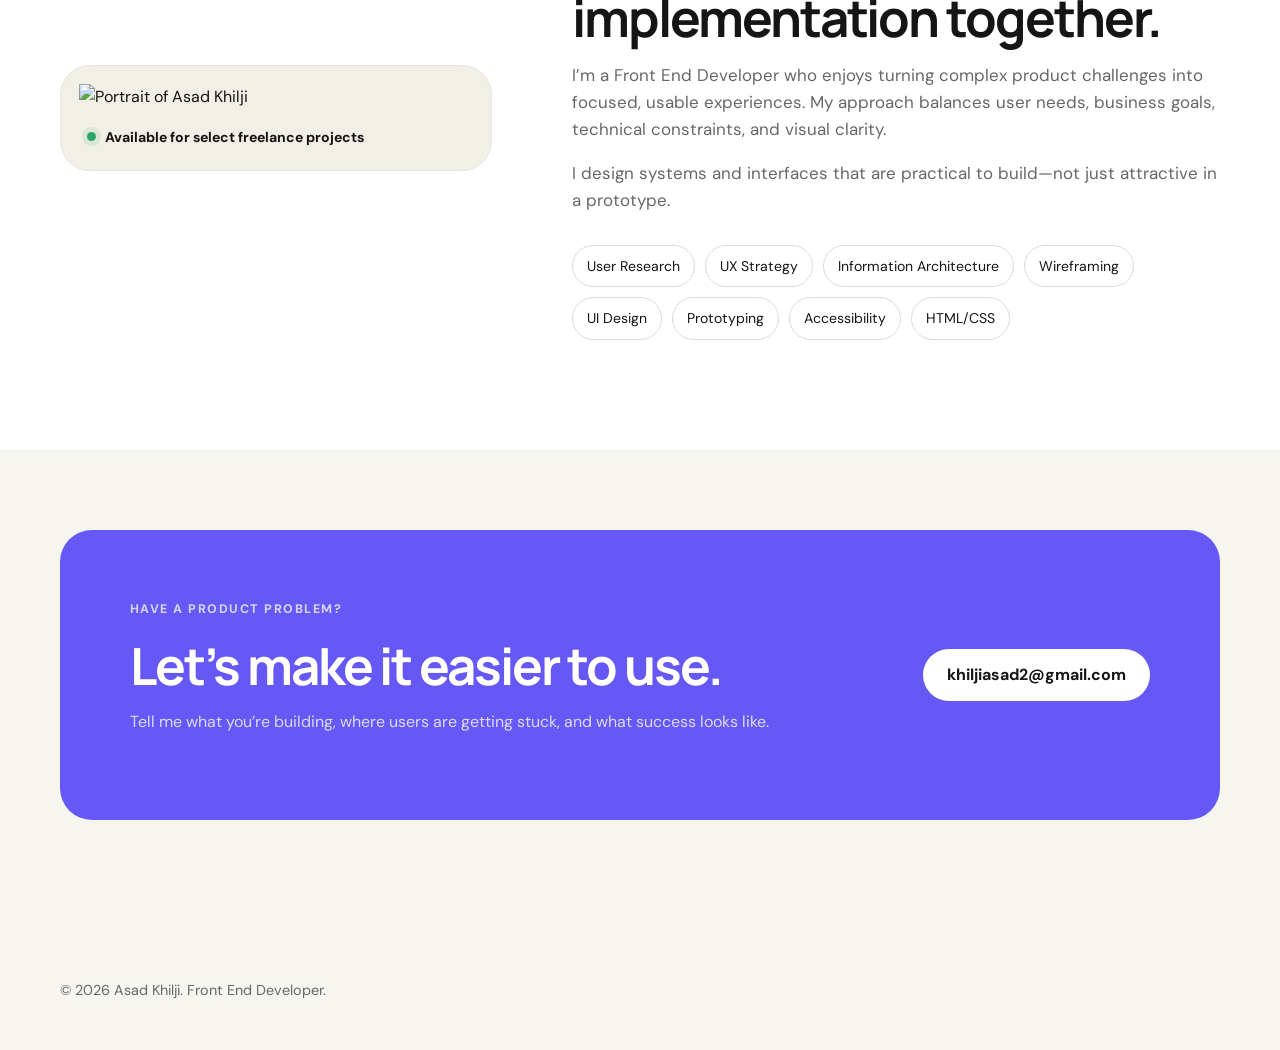
==== commit 1afea4fa: "Update index.html" ====
--- a/index.html
+++ b/index.html
@@ -340,7 +340,7 @@
     <section id="about" class="section about-section">
       <div class="container about-grid">
         <div class="about-card">
-          <div class="portrait-placeholder">AK</div>
+          <img class="portrait-photo" src="asad-khilji.png" alt="Portrait of Asad Khilji" />
           <div class="availability"><span></span> Available for select freelance projects</div>
         </div>
         <div class="about-copy">
@@ -373,4 +373,4 @@
     </div>
   </footer>
 </body>
-</html>
+</html>
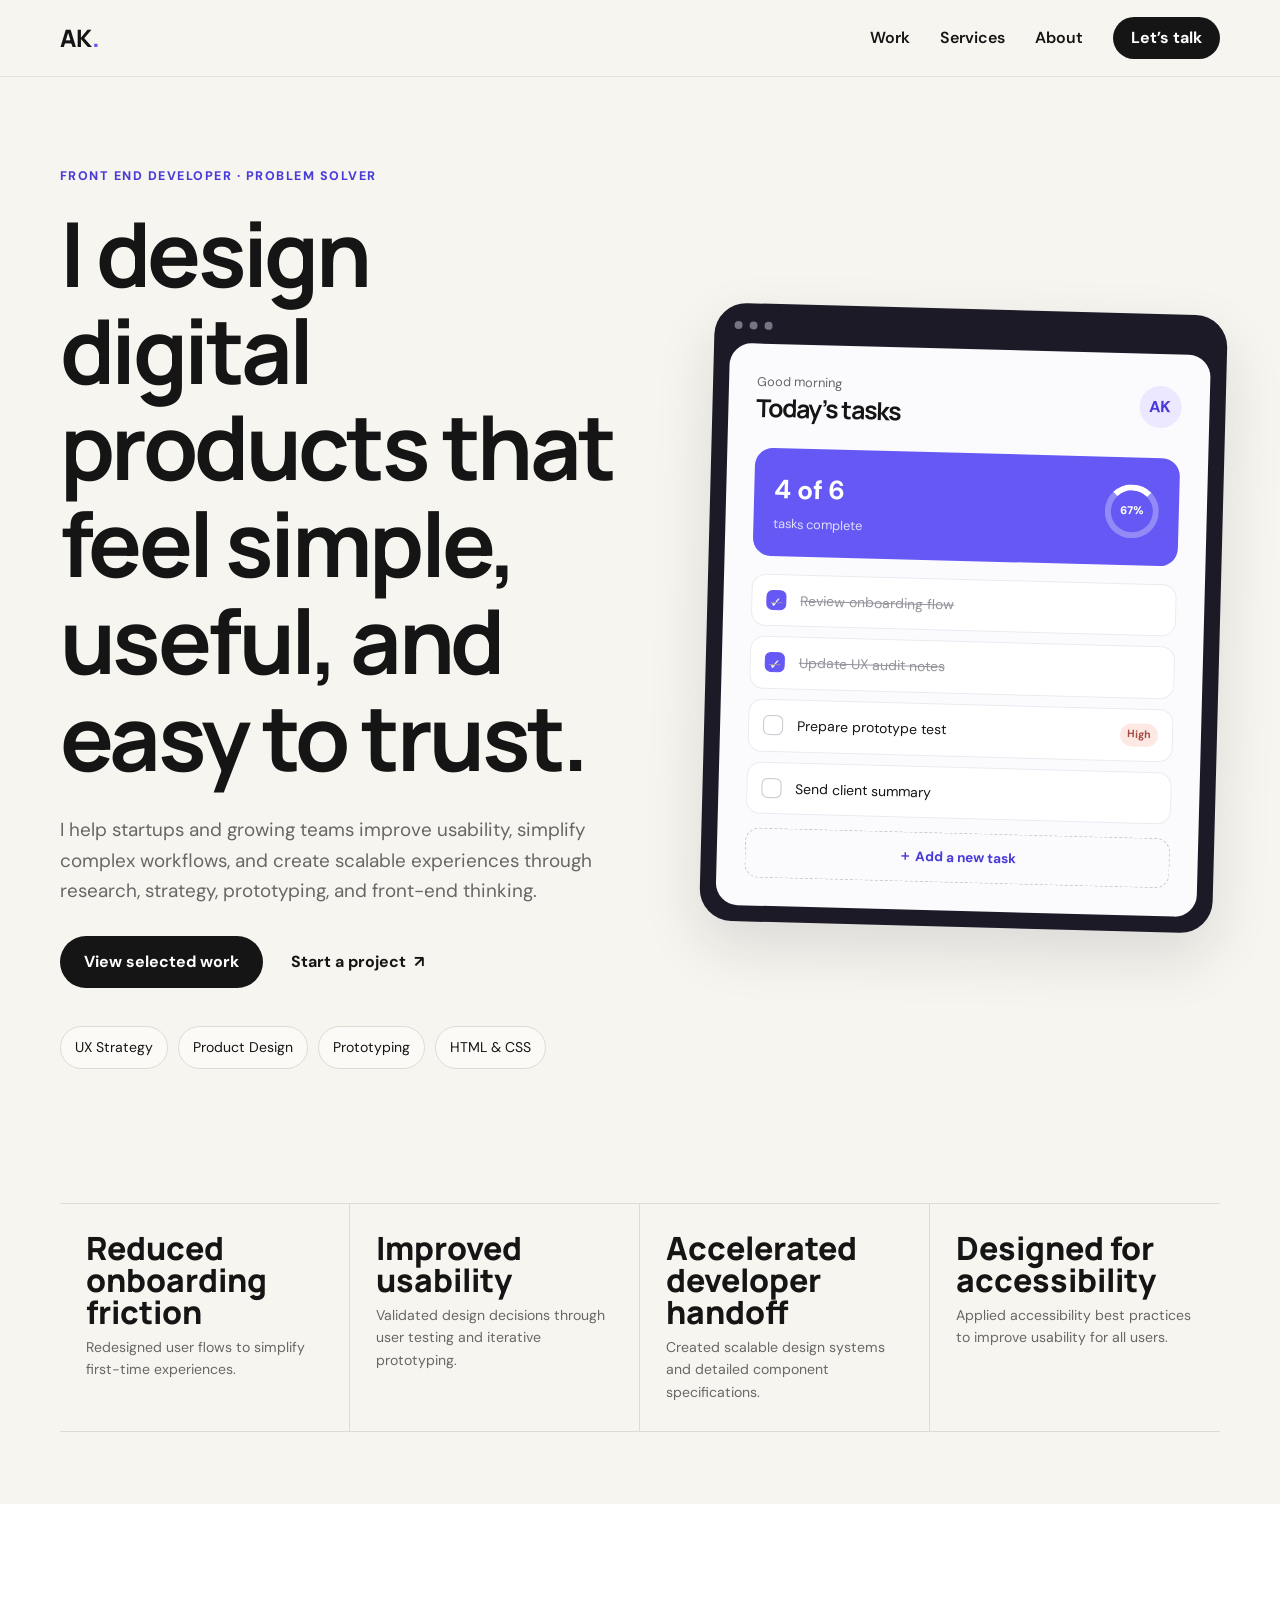
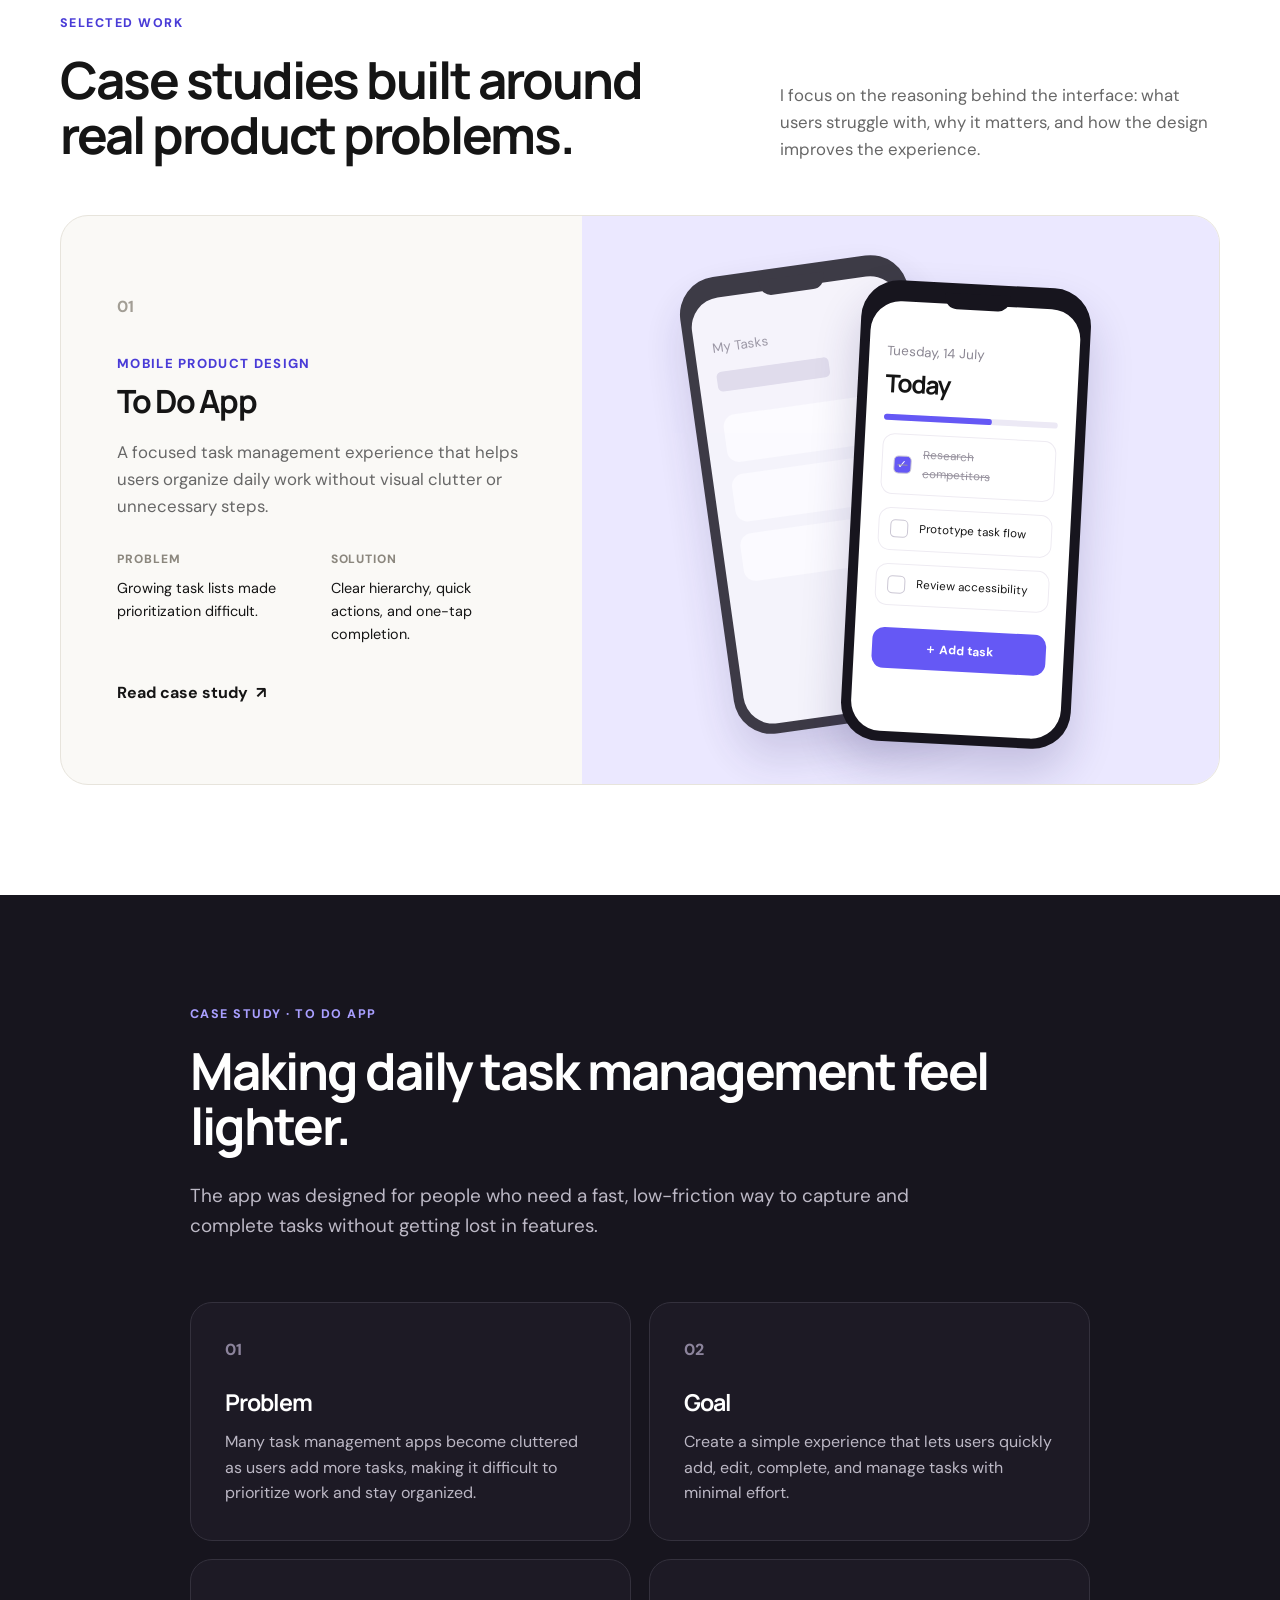
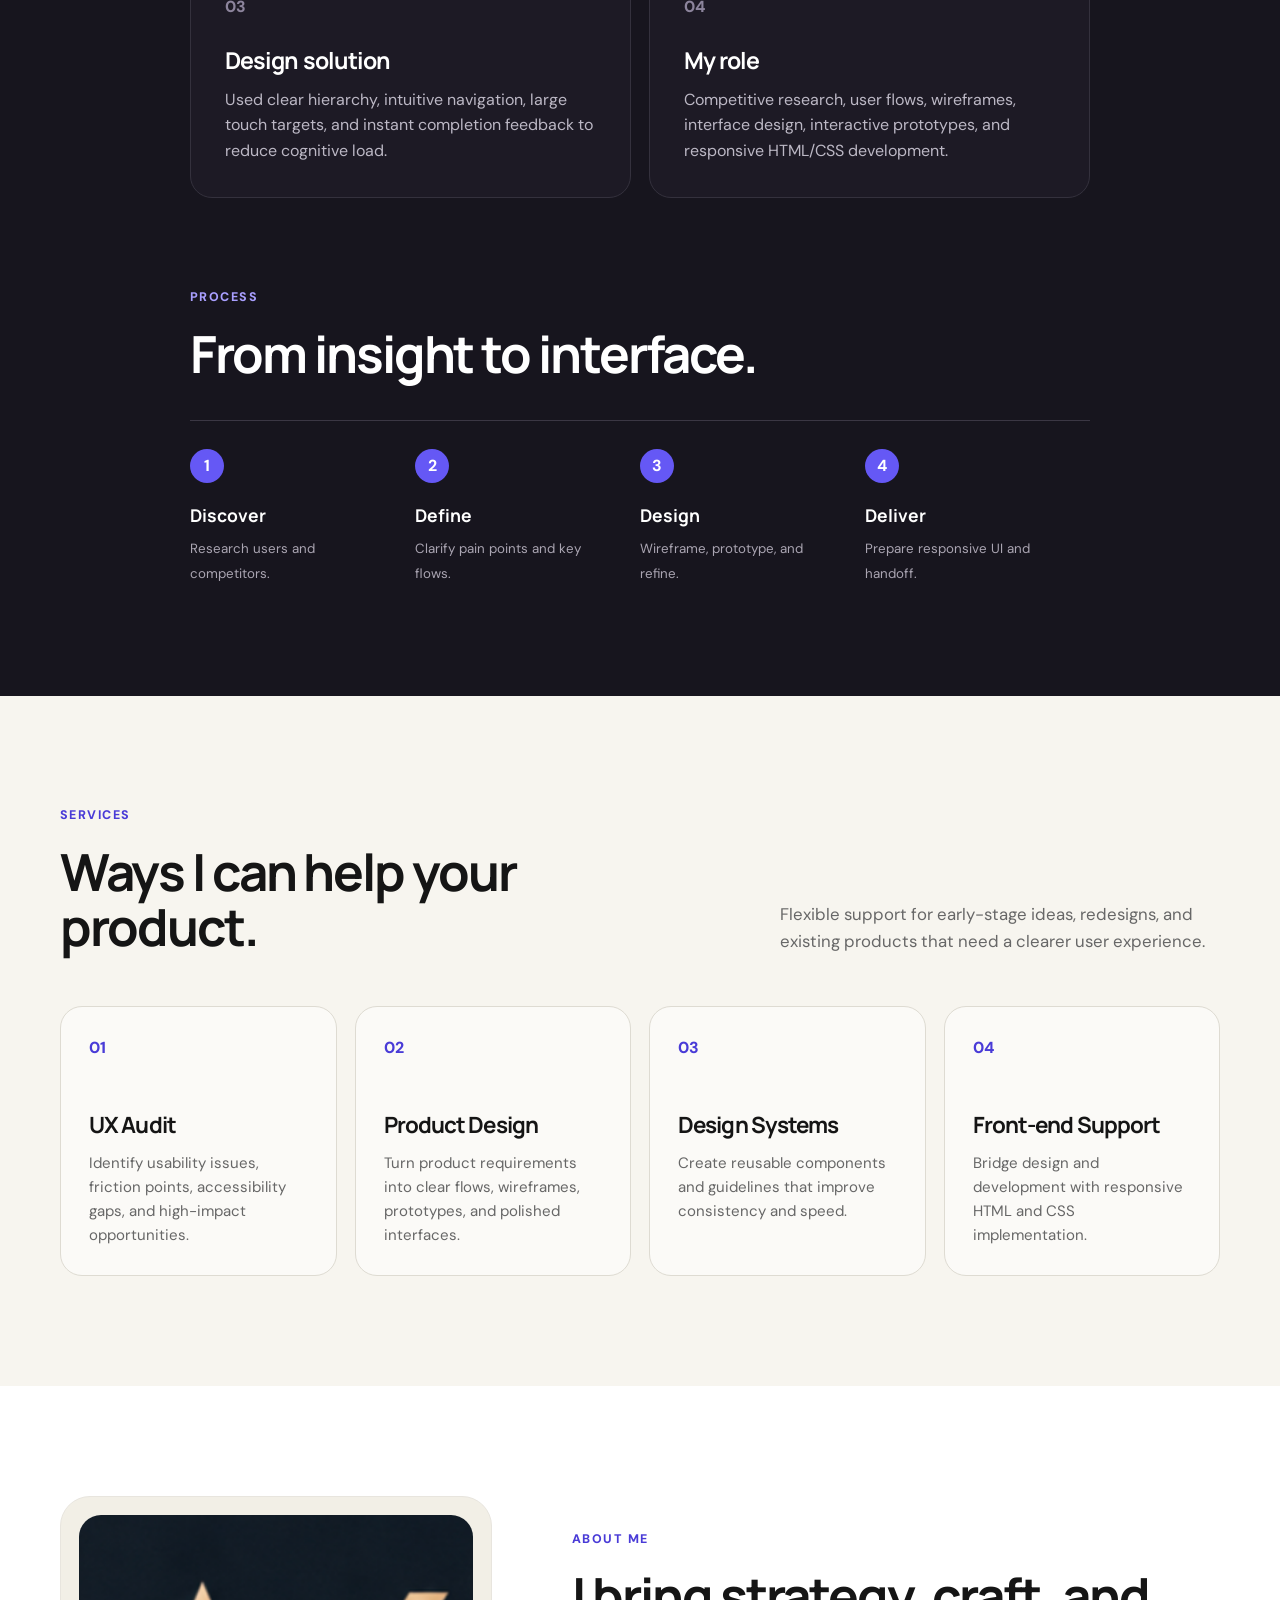
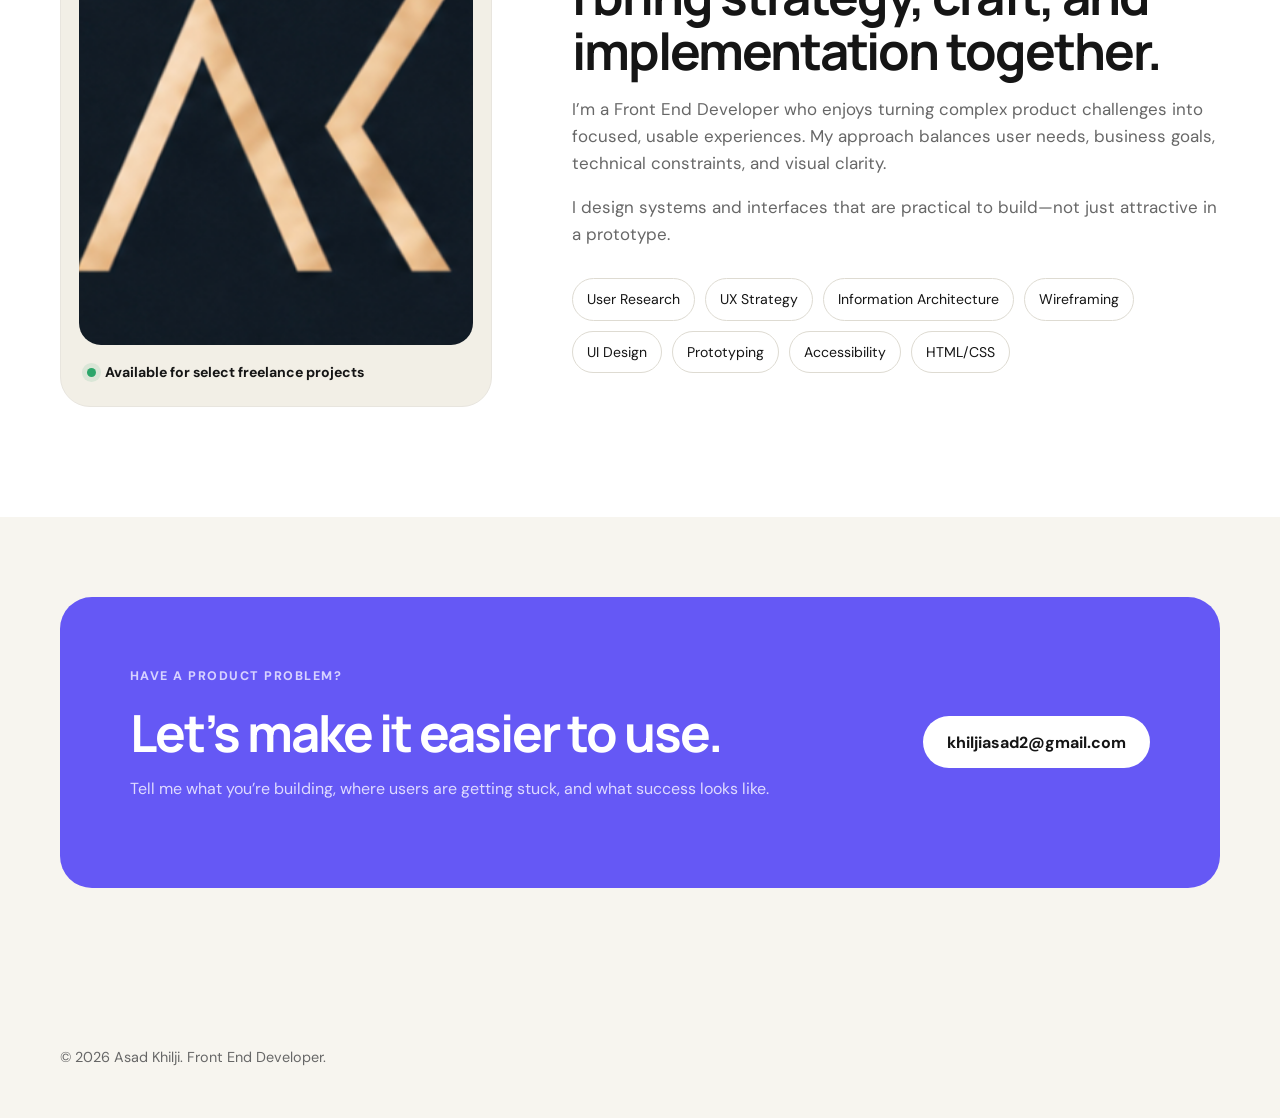
==== commit eca77973: "Update index.html" ====
--- a/index.html
+++ b/index.html
@@ -340,7 +340,7 @@
     <section id="about" class="section about-section">
       <div class="container about-grid">
         <div class="about-card">
-          <img class="portrait-photo" src="asad-khilji.png" alt="Portrait of Asad Khilji" />
+          <img class="portrait-photo" src="favicon.png" alt="Portrait of Asad Khilji" />
           <div class="availability"><span></span> Available for select freelance projects</div>
         </div>
         <div class="about-copy">
--- a/styles.css
+++ b/styles.css
@@ -179,7 +179,7 @@
 .about-section { background: var(--white); }
 .about-grid { display: grid; grid-template-columns: .8fr 1.2fr; gap: 80px; align-items: center; }
 .about-card { padding: 18px; border: 1px solid #e8e5de; border-radius: 30px; background: #f2efe6; }
-.portrait-placeholder { min-height: 430px; display: grid; place-items: center; border-radius: 22px; background: linear-gradient(145deg, #d9d3ff, #ebe8ff 55%, #c5bdf9); color: rgba(74, 62, 180, .5); font: 800 5rem "Manrope"; }
+.portrait-photo { width: 100%; min-height: 430px; object-fit: cover; border-radius: 22px; background: #17151e; }
 .availability { display: flex; gap: 9px; align-items: center; padding: 16px 8px 4px; font-size: .88rem; font-weight: 700; }
 .availability span { width: 9px; height: 9px; border-radius: 50%; background: #2ba66a; box-shadow: 0 0 0 5px rgba(43,166,106,.12); }
 .about-copy > p:not(.eyebrow) { color: var(--muted); font-size: 1.06rem; }
